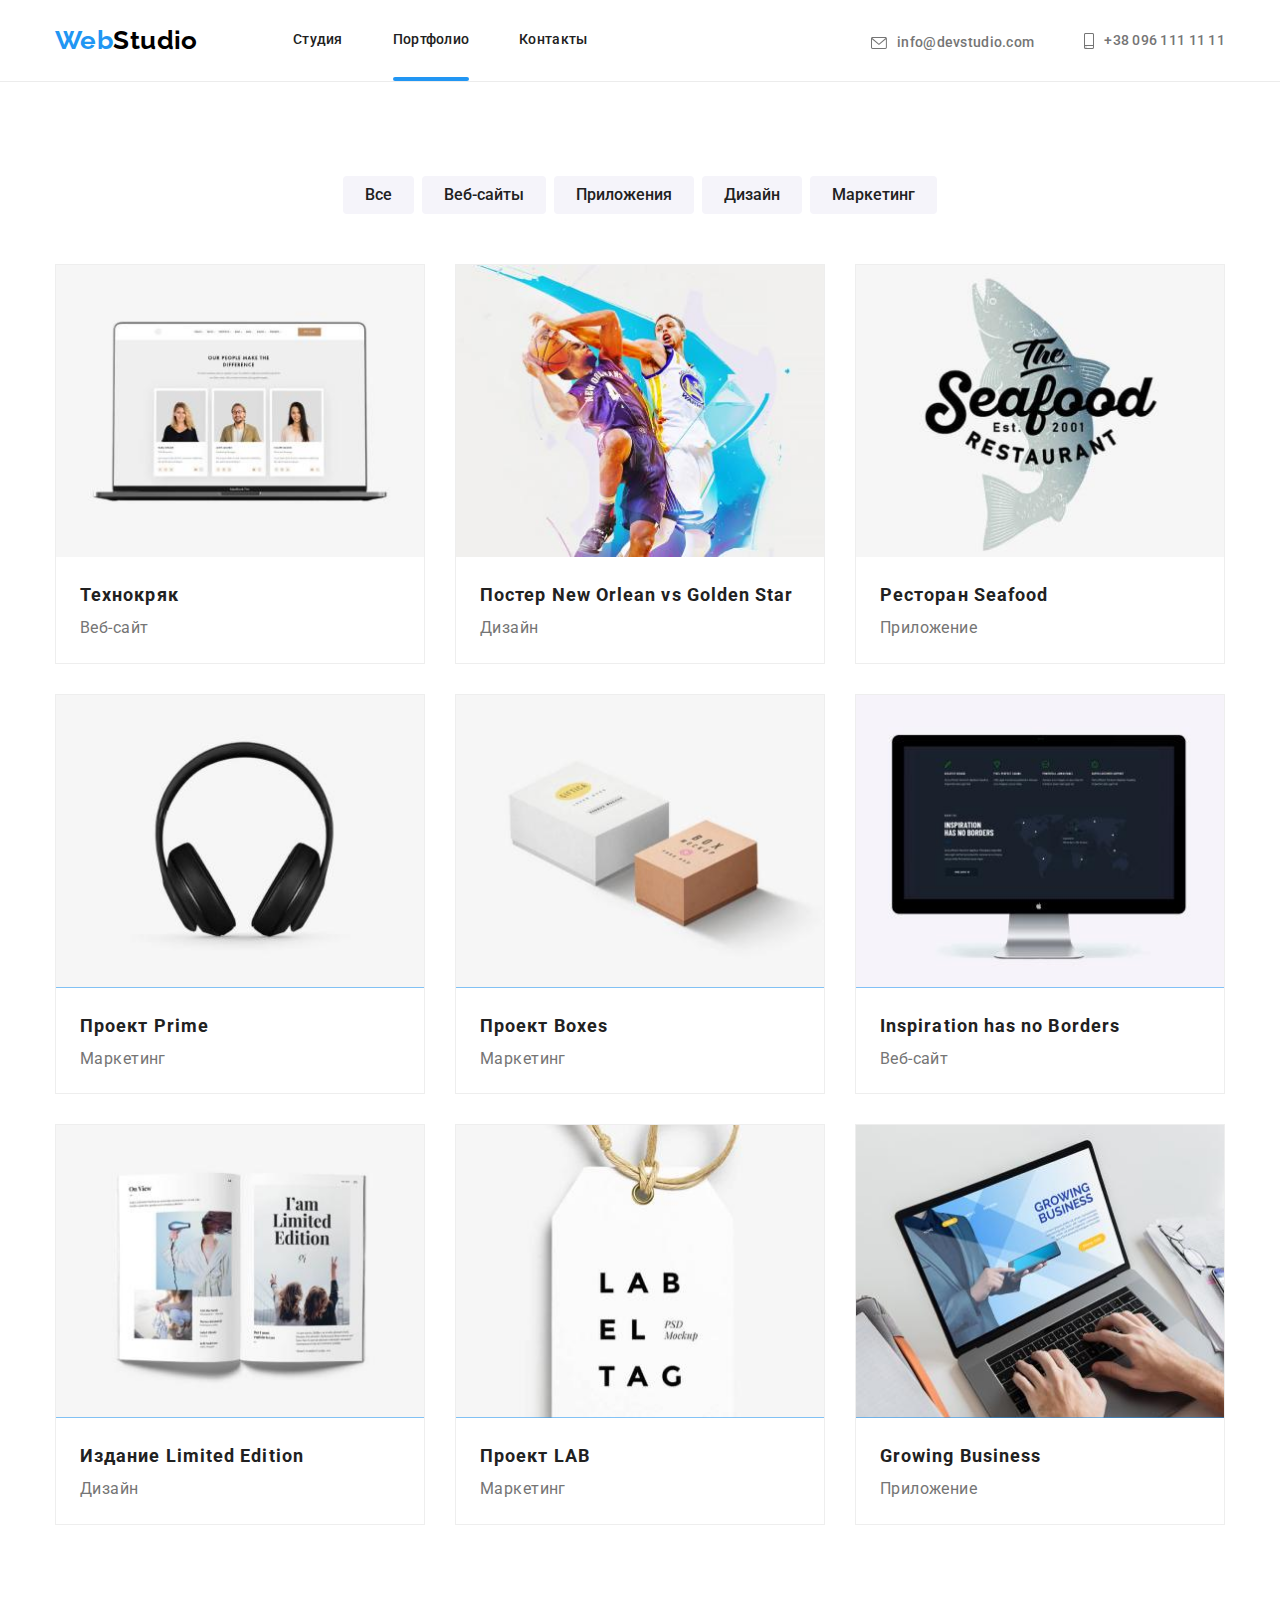
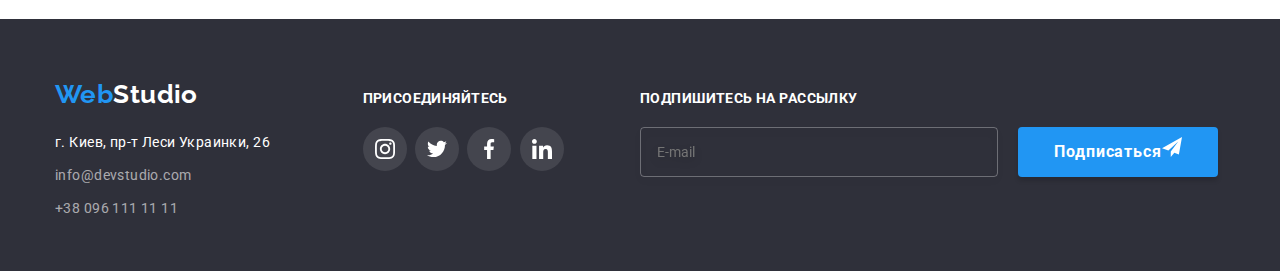
==== portfolio.html @ 7c454fbf "Start" ====
<!DOCTYPE html>
<html lang="ru">
  <head>
    <meta charset="UTF-8" />
    <meta http-equiv="X-UA-Compatible" content="IE=edge" />
    <meta name="viewport" content="width=device-width, initial-scale=1.0" />
    <link rel="preconnect" href="https://fonts.gstatic.com" />
    <link
      href="https://fonts.googleapis.com/css2?family=Raleway:wght@700&family=Roboto:wght@400;500;700;900&display=swap"
      rel="stylesheet"
    />
    <link
      rel="stylesheet"
      href="https://cdnjs.cloudflare.com/ajax/libs/modern-normalize/1.0.0/modern-normalize.min.css"
    />
    <link rel="stylesheet" href="./css/styles.min.css" />
  </head>

  <body>
      <!--header w/nav-->
      <header class="header">
        <div class="container">
          <nav class="navigation">
            <!--Logo-->
            <div class="header__logo">
              <a class="link" href="index.html"
                ><span class="header__logostart">Web</span><span class="header__logoend">Studio</span>
              </a>
            </div>
  
            <!--Pages-nav-->
            <ul class="list header-menu">
              <li class="header__item header-menu__text"><a class="link header-menu__link" href="index.html">Студия</a></li>
              <li class="header__item header-menu__text  header--current"><a class="link header-menu__link" href="portfolio.html">Портфолио</a></li>
              <li class="header__item header-menu__text"><a class="link header-menu__link" href="">Контакты</a></li>
            </ul>
  
            <!--Cont-nav-->
            <ul class="list header-cont">
              <li class="header__item header-cont__text">
                <a class="link header-cont__link" href="mailto:info@devstudio.com">
                  <svg class="header-cont__icon" width="16px " height="12px">
                    <use href="./img2/symbol-defs.svg#icon-envelope"></use>
                  </svg>
                  info@devstudio.com</a
                >
              </li> 
              <li class="header__item header-cont__text">
                <a class="link header-cont__link" href="tel:+380961111111">
                  <svg class="header-cont__icon" width="10px" height="16px">
                    <use href="./img2/symbol-defs.svg#icon-smartphone"></use>
                  </svg>
                  +38 096 111 11 11</a
                >
              </li>
            </ul>
          </nav>
        </div>
      </header>

    <main>
      <!--Portfolio navigation-->
      <section class="projects">
        <div class="container">
          <h1 class="visually-hidden">Наши проекты</h1>
          <nav>
            <ul class="list site-list">
              <li class="site-list__item">
                <button type="button" class="site-list__button">Все</button>
              </li>
              <li class="site-list__item">
                <button type="button" class="site-list__button">Веб-сайты</button>
              </li>
              <li class="site-list__item">
                <button type="button" class="site-list__button">Приложения</button>
              </li>
              <li class="site-list__item">
                <button type="button" class="site-list__button">Дизайн</button>
              </li>
              <li class="site-list__item">
                <button type="button" class="site-list__button">Маркетинг</button>
              </li>
            </ul>
          </nav>
        </div>

        <!--Projects-->

        <div class="container">
          <ul class="list project">
            <!--Project-1-->

            <li class="pro-item">
              <a class="link pro-item__link" href="">
                <div class="pro-item__img">  
                    <img src="./img-portfolio/img1re.jpg" alt="Экран ноутбука" width="370" />
                    <div class="pro-item__text">Технокряк это современная площадка распространения коронавируса. Компании используют эту платформу для цифрового шпионажа и атак на защищённые сервера конкурентов.</div>
                  </div>   
                <div class="pro-item__name">
                  <h2 class="projects-list pro-item__title">Технокряк</h2>
                  <p class="project-name">Веб-сайт</p>
                </div>
              </a>
            </li>

            <!--Project-2-->
            <li class="pro-item">
              <a class="link pro-item__link" href="">
                <div class="pro-item__img">  
                <img src="./img-portfolio/img2re.jpg" alt="Баскетболисты играют" width="370" />
                 <div class="pro-item__text">Технокряк это современная площадка распространения коронавируса. Компании используют эту платформу для цифрового шпионажа и атак на защищённые сервера конкурентов.</div>
                  </div>   
                <div class="pro-item__name">
                  <h2 class="projects-list pro-item__title">Постер New Orlean vs Golden Star</h2>
                  <p class="project-name">Дизайн</p>
                </div>
              </a>
            </li>

            <!--Project-3-->
            <li class="pro-item">
              <a class="link pro-item__link" href="">
                <div class="pro-item__img">  
                <img src="./img-portfolio/img3re.jpg" alt="Меню ресторана" width="370" />
                 <div class="pro-item__text">Технокряк это современная площадка распространения коронавируса. Компании используют эту платформу для цифрового шпионажа и атак на защищённые сервера конкурентов.</div>
                  </div>   
                <div class="pro-item__name">
                  <h2 class="projects-list pro-item__title">Ресторан Seafood</h2>
                  <p class="project-name">Приложение</p>
                </div>
              </a>
            </li>

            <!--Project-4-->
            <li class="pro-item">
              <a class="link pro-item__link" href="">
                <div class="pro-item__img">  
                <img src="./img-portfolio/img4re.jpg" alt="Наушники" width="370" />
                <div class="pro-item__text">Технокряк это современная площадка распространения коронавируса. Компании используют эту платформу для цифрового шпионажа и атак на защищённые сервера конкурентов.</div>
                  </div>   
                <div class="pro-item__name">
                  <h2 class="projects-list pro-item__title">Проект Prime</h2>
                  <p class="project-name">Маркетинг</p>
                </div>
              </a>
            </li>

            <!--Project-5-->
            <li class="pro-item">
              <a class="link pro-item__link" href="">
                <div class="pro-item__img">  
                <img src="./img-portfolio/img5re.jpg" alt="Две коробки" width="370" />
                <div class="pro-item__text">Технокряк это современная площадка распространения коронавируса. Компании используют эту платформу для цифрового шпионажа и атак на защищённые сервера конкурентов.</div>
                  </div>   
                <div class="pro-item__name">
                  <h2 class="projects-list pro-item__title">Проект Boxes</h2>
                  <p class="project-name">Маркетинг</p>
                </div>
              </a>
            </li>

            <!--Project-6-->
            <li class="pro-item">
              <a class="link pro-item__link" href="">
                <div class="pro-item__img">  
                <img src="./img-portfolio/img6re.jpg" alt="Экран монитора" width="370" />
                 <div class="pro-item__text">Технокряк это современная площадка распространения коронавируса. Компании используют эту платформу для цифрового шпионажа и атак на защищённые сервера конкурентов.</div>
                  </div>   
                <div class="pro-item__name">
                  <h2 lang="en" class="projects-list pro-item__title">Inspiration has no Borders</h2>
                  <p class="project-name">Веб-сайт</p>
                </div>
              </a>
            </li>

            <!--Project-7-->
            <li class="pro-item">
              <a class="link pro-link" href="">
                <div class="pro-item__img">  
                <img src="./img-portfolio/img7re.jpg" alt="Раскрытый журнал" width="370" />
                 <div class="pro-item__text">Технокряк это современная площадка распространения коронавируса. Компании используют эту платформу для цифрового шпионажа и атак на защищённые сервера конкурентов.</div>
                  </div>   
                <div class="pro-item__name">
                  <h2 class="projects-list pro-item__title">Издание Limited Edition</h2>
                  <p class="project-name">Дизайн</p>
                </div>
              </a>
            </li>

            <!--Project-8-->
            <li class="pro-item">
              <a class="link pro-item__link" href="">
                <div class="pro-item__img">  
                <img src="./img-portfolio/img8re.jpg" alt="Одежная этикетка" width="370" />
                 <div class="pro-item__text">Технокряк это современная площадка распространения коронавируса. Компании используют эту платформу для цифрового шпионажа и атак на защищённые сервера конкурентов.</div>
                  </div>   
                <div class="pro-item__name">
                  <h2 class="projects-list pro-item__title">Проект LAB</h2>
                  <p class="project-name">Маркетинг</p>
                </div>
              </a>
            </li>

            <!--Project-9-->
            <li class="pro-item">
              <a class="link pro-item__link" href="">
                <div class="pro-item__img">  
                <img src="./img-portfolio/img9re.jpg" alt="Руки на клавиатуре ноутбука" width="370" />
                 <div class="pro-item__text">Технокряк это современная площадка распространения коронавируса. Компании используют эту платформу для цифрового шпионажа и атак на защищённые сервера конкурентов.</div>
                  </div>   
                <div class="pro-item__name">
                  <h2 lang="en" class="projects-list pro-item__title">Growing Business</h2>
                  <p class="project-name">Приложение</p>
                </div>
              </a>
            </li>
          </ul>
        </div>
      </section>
    </main>

     <!--Footer-->
     <footer class="footer">
      <div class="container">
        <div class="footer-grid">
          <div class="footer-socials">
            <div class="footer__logo">
              <a class="link" href="index.html"
                ><span class="footer__logostart">Web</span><span class="footer__logoend">Studio</span>
              </a>
            </div>
            <address>
              <ul class="list footer-menu">
                <li class="footer-menu__address"><a class="link " href=""> г. Киев, пр-т Леси Украинки, 26</a></li>
                <li class="footer-menu__contacts">
                  <a class="link " href="mailto:info@devstudio.com">info@devstudio.com</a>
                </li>
                <li class="footer-menu__contacts">
                  <a class="link " href="tel:+380961111111">+38 096 111 11 11</a>
                </li>
              </ul>
            </address>
          </div>
          <div class="footer-socials">
            <h2 class="footer-socials__title">Присоединяйтесь</h2>
            <ul class="footer-socials__list">
              <li class="list footer-socials__items">
                <a href="" class="link footer-socials__link" target="_blank" rel="noopener norefferer">
                  <svg class="footer-socials__icon">
                    <use href="./img2/symbol-defs.svg#icon-instagram"></use>
                  </svg>
                </a>
              </li>
              <li class="list footer-socials__items">
                <a href="" class="link footer-socials__link" target="_blank" rel="noopener norefferer">
                  <svg class="footer-socials__icon">
                    <use href="./img2/symbol-defs.svg#icon-twitter"></use>
                  </svg>
                </a>
              </li>
              <li class="list footer-socials__items">
                <a href="" class="link footer-socials__link" target="_blank" rel="noopener norefferer">
                  <svg class="footer-socials__icon">
                    <use href="./img2/symbol-defs.svg#icon-facebook"></use>
                  </svg>
                </a>
              </li>
              <li class="list footer-socials__items">
                <a href="" class="link footer-socials__link" target="_blank" rel="noopener norefferer">
                  <svg class="footer-socials__icon">
                    <use href="./img2/symbol-defs.svg#icon-linked"></use>
                  </svg>
                </a>
              </li>
            </ul>
          </div>

          <div class="footer-socials">
            <h2 class="footer-socials__title">Подпишитесь на рассылку</h2>
            <form class="footer-socials__form" name="signup_form" autocomplete="off">
                <input 
                class="footer-socials__input"
                type="email" 
                name="email" 
                required
                placeholder="E-mail" 
                />
              <button class="footer-socials__button" type="submit">
                <p class="footer-socials__subscribe">
                  Подписаться
                  <svg class="footer-socials__icon">
                    <use href="./img2/icons.svg#icon-send"></use>
                  </svg>
                </p>
              </button>
            </form>
          </div>
        </div>
      </div>
    </footer>

  </body>
</html>
---- css/styles.min.css ----
/*! modern-normalize v1.0.0 | MIT License | https://github.com/sindresorhus/modern-normalize */*,::after,::before{box-sizing:border-box}:root{-moz-tab-size:4;tab-size:4}html{line-height:1.15;-webkit-text-size-adjust:100%}body{margin:0}body{font-family:system-ui,-apple-system,'Segoe UI',Roboto,Helvetica,Arial,sans-serif,'Apple Color Emoji','Segoe UI Emoji'}hr{height:0;color:inherit}abbr[title]{text-decoration:underline dotted}b,strong{font-weight:bolder}code,kbd,pre,samp{font-family:ui-monospace,SFMono-Regular,Consolas,'Liberation Mono',Menlo,monospace;font-size:1em}small{font-size:80%}sub,sup{font-size:75%;line-height:0;position:relative;vertical-align:baseline}sub{bottom:-.25em}sup{top:-.5em}table{text-indent:0;border-color:inherit}button,input,optgroup,select,textarea{font-family:inherit;font-size:100%;line-height:1.15;margin:0}button,select{text-transform:none}[type=button],[type=reset],[type=submit],button{-webkit-appearance:button}::-moz-focus-inner{border-style:none;padding:0}:-moz-focusring{outline:1px dotted ButtonText}:-moz-ui-invalid{box-shadow:none}legend{padding:0}progress{vertical-align:baseline}::-webkit-inner-spin-button,::-webkit-outer-spin-button{height:auto}[type=search]{-webkit-appearance:textfield;outline-offset:-2px}::-webkit-search-decoration{-webkit-appearance:none}::-webkit-file-upload-button{-webkit-appearance:button;font:inherit}summary{display:list-item}:root{--main-text-color: #757575;--dark-bg-text-color: #ffffff;--title-color: #212121;--dark-background: #2f303a;--light-background: #f5f4fa;--accent-color: #2196f3;--timing-function: cubic-bezier(0.4, 0, 0.2, 1);--transition-duration: 250ms}body{font-family:'Roboto', sans-serif;font-size:14px;font-weight:400;line-height:1.71;letter-spacing:0.03em;color:var(--main-text-color)}.section-title{font-weight:700;font-size:36px;line-height:1.17;text-align:center;color:var(--title-color)}html{box-sizing:border-box}*,*::after,*::before{box-sizing:inherit}button{padding:0;border:0}h1,h2,h3,h4,h5,h6,p,ul{margin:0;padding:0}img{display:block;width:100%;height:auto}.visually-hidden{position:absolute !important;clip:rect(1px 1px 1px 1px);clip:rect(1px, 1px, 1px, 1px);padding:0 !important;border:0 !important;height:1px !important;width:1px !important;overflow:hidden}address{font-style:normal}.link{text-decoration:none;color:inherit}.list{list-style:none;padding-left:0;margin:0}.container{margin-right:auto;margin-left:auto;padding-left:15px;padding-right:15px;width:1200px}.hero_container{text-align:center}.navigation{display:flex;align-items:center}.site-list{display:flex;align-items:center;justify-content:center;margin-bottom:50px}.site-list__item:not(:last-child){margin-right:8px}.hero__button{font-weight:700;font-size:16px;line-height:1.87;letter-spacing:0.06em;color:var(--dark-bg-text-color);background-color:var(--accent-color);padding:10px 32px 10px 32px;border:var(--accent-color);border-radius:4px;cursor:pointer;transition-property:background-color;transition-duration:var(--transition-duration);transition-timing-function:var(--timing-function)}.hero__button:hover,.hero__button:focus{background-color:#188ce8}.site-list__button{font-family:'Roboto', sans-serif;font-style:normal;font-weight:500;font-size:16px;line-height:1.62;text-align:center;color:var(--title-color);background-color:var(--light-background);padding:6px 22px;border-radius:4px;cursor:pointer;transition:background-color var(--transition-duration) var(--timing-function),color var(--transition-duration) var(--timing-function),box-shadow var(--transition-duration) var(--timing-function)}.site-list__button:hover,.site-list__button:focus{background-color:var(--accent-color);color:var(--dark-bg-text-color);box-shadow:0px 3px 1px rgba(0,0,0,0.1),0px 1px 2px rgba(0,0,0,0.08),0px 2px 2px rgba(0,0,0,0.12)}.footer-socials__button{color:var(--dark-bg-text-color);width:200px;height:50px;margin-left:20px;background:#2196F3;box-shadow:0px 4px 4px rgba(0,0,0,0.15);border-radius:4px}.modal__close-button{position:absolute;top:8px;right:8px;display:flex;align-items:center;justify-content:center;width:30px;height:30px;border-radius:50%;background:var(--dark-bg-text-color);border:1px solid rgba(0,0,0,0.1);box-sizing:border-box;transition:fill var(--transition-duration) var(--timing-function)}.modal__close-button:hover{fill:var(--accent-color);transition:fill var(--transition-duration) var(--timing-function)}.social-icons{display:inline-flex}.social-icons__link{display:flex;justify-content:center;align-items:center;width:44px;height:44px;border-radius:50%;transition-property:background-color;transition-duration:var(--transition-duration);transition-timing-function:var(--timing-function)}.social-icons__link:hover,.social-icons__link:focus{background-color:var(--accent-color)}.social-icons__icon{width:20px;height:20px;fill:#afb1b8;transition-property:fill;transition-duration:250ms;transition-timing-function:cubic-bezier(0.4, 0, 0.2, 1)}.social-icons__icon:hover,.social-icons__icon:focus{fill:#fff}.social-icons__item+.social-icons__item{margin-left:10px}.footer-socials{flex-basis:calc((50% - 45px) / 2);margin-left:30px}.footer-socials:last-child{flex-basis:calc(50% - 15px);margin-left:0}.footer-socials__title{font-weight:700;font-size:14px;line-height:1.14;margin-top:12px;margin-bottom:20px;text-transform:uppercase;color:var(--dark-bg-text-color)}.footer-socials__icon{width:20px;height:20px;fill:#fff}.footer-socials__items{display:inline-flex}.footer-socials__items:nth-child(n+2){margin-left:5px}.footer-socials__link{display:flex;justify-content:center;align-items:center;width:44px;height:44px;background:rgba(255,255,255,0.1);border-radius:50%;transition:background-color var(--transition-duration) var(--timing-function)}.footer-socials__link:hover,.footer-socials__link:focus{background-color:var(--accent-color)}.header__logo{width:145px;height:30px}.header__logostart{font-family:Raleway;font-weight:700;font-size:26px;line-height:1.19;color:var(--accent-color)}.header__logoend{font-family:Raleway;font-weight:700;font-size:26px;line-height:1.19;color:#000000}.footer__logo{margin-bottom:20px}.footer__logostart{font-family:Raleway;font-weight:700;font-size:26px;line-height:1.19;color:var(--accent-color)}.footer__logoend{font-family:Raleway;font-weight:700;font-size:26px;line-height:1.19;color:#fff}.hero__title{font-weight:900;font-size:44px;line-height:1.36;text-transform:uppercase;text-align:center;width:696px;margin:0 auto 30px;color:var(--dark-bg-text-color)}.forces__title{font-weight:700;font-size:14px;line-height:1.14;letter-spacing:0.03em;text-transform:uppercase;color:var(--title-color);margin-bottom:10px}.job-title{font-weight:400;font-size:16px;line-height:1.87}.pro-item__title{font-weight:700;color:var(--title-color);letter-spacing:0.06em}.modal__title{font-weight:700;font-size:20px;line-height:1.15;text-align:center;margin-bottom:30px;color:var(--title-color)}.field-title{position:absolute;top:0;left:0;transform:translateY(-16px);font-size:12px;line-height:1.17;letter-spacing:0.01em;color:var(--main-text-color)}.header{border-bottom:1px solid #ececec;background-color:#fff}.header-menu__text,.header-cont__text{font-weight:500;line-height:1.14;letter-spacing:0.02em;color:var(--title-color)}.header-cont__text{color:var(--main-text-color)}.pro-item__text{position:absolute;width:322px;height:168px;font-size:18px;line-height:1.56;color:var(--dark-bg-text-color);opacity:0;transform:translateY(100%);transition:transform var(--transition-duration) var(--timing-function)}.pro-item:hover .pro-item__text{opacity:1;transform:translateY(0)}.modal-form__text{font-size:12px;line-height:1.17;letter-spacing:0.01em;color:rgba(117,117,117,0.5);padding:12px 16px;width:448px;border:1px solid rgba(33,33,33,0.2);box-sizing:border-box;border-radius:4px;resize:none;transition:outline-color var(--transition-duration) var(--timing-function)}.modal-form__text:focus{outline-color:var(--accent-color);transition:outline-color var(--transition-duration) var(--timing-function)}.header-menu__link,.header-cont__link{display:flex;align-items:center;padding-top:32px;padding-bottom:29px;transition-property:color;transition-duration:var(--transition-duration);transition-timing-function:var(--timing-function)}.header-menu__link:hover,.header-menu__link:focus,.header-menu__link:hover,.header-menu__link:focus,.header-cont__link:hover,.header-cont__link:focus,.header-cont__link:hover,.header-cont__link:focus{color:var(--accent-color)}.clients__link{display:flex;justify-content:center;align-items:center;flex-basis:calc((100% - 30px * 6) / 6);margin-left:30px;margin-top:50px;width:170px;height:90px;border:1px solid #afb1b8;border-radius:4px;fill:#afb1b8;transition-property:border;transition-duration:var(--transition-duration);transition-timing-function:var(--timing-function)}.clients__link:hover,.clients__link:focus{border:1px solid var(--accent-color)}.pro-item__link:focus .pro-item{box-shadow:0px 1px 1px rgba(0,0,0,0.12),0px 4px 4px rgba(0,0,0,0.06),1px 4px 6px rgba(0,0,0,0.16)}.modal-form__agreement-link{color:#2196F3}modal-form__.span-link{margin-left:8.38px}.advantages{display:flex;flex-wrap:wrap;margin-left:-30px;margin-top:0}.advantages__force{flex-basis:calc((100% - 30px * 4) / 4);margin-left:30px;margin-top:0;box-sizing:border-box}.team{display:flex;flex-wrap:wrap;margin-left:-30px;margin-top:0}.team__mate{flex-basis:calc((100% - 30px * 4) / 4);margin-left:30px;margin-top:50px;text-align:center;background:#ffffff;box-shadow:0px 1px 3px rgba(0,0,0,0.12),0px 1px 1px rgba(0,0,0,0.14),0px 2px 1px rgba(0,0,0,0.2);border-radius:0px 0px 4px 4px;box-sizing:border-box}.project{display:flex;flex-wrap:wrap;margin-left:-30px;margin-top:-30px}.footer-grid{display:flex;flex-wrap:wrap;margin-left:-30px}.hero{max-width:1600px;padding-top:200px;padding-bottom:200px;margin-right:auto;margin-left:auto;background-color:#c4c4c4;background-image:linear-gradient(to left, rgba(47,48,58,0.4), rgba(47,48,58,0.4)),url(../img2/hero-img.jpg);background-repeat:no-repeat}.forces{padding-top:94px;background:#fff}.wedo{padding-top:94px;padding-bottom:94px;background:#fff}.team-section{padding-top:94px;padding-bottom:94px;background:var(--light-background)}.clients{padding-top:94px;padding-bottom:94px}.projects{padding-bottom:94px;padding-top:94px;background-color:#fff}.footer{height:252px;padding-top:60px;padding-bottom:60px;background-color:var(--dark-background)}.footer-menu__address{font-weight:400;font-size:14px;line-height:1.71;margin-bottom:9px;color:var(--dark-bg-text-color)}.footer-menu__contacts{font-weight:400;font-size:14px;line-height:1.71;color:rgba(255,255,255,0.6)}.footer-menu__contacts:not(:last-child){margin-bottom:9px}.header--current::after{content:"";height:4px;border-radius:2px;background-color:var(--accent-color);color:var(--accent-color);width:100%;display:block;transition-property:color;transition-duration:var(--transition-duration);transition-timing-function:var(--timing-function)}.header-cont__icon{margin-right:10px;fill:currentColor}.header-menu,.header-cont{display:flex;flex-direction:row;flex-wrap:wrap;align-content:stretch;justify-content:space-evenly;align-items:baseline}.header-cont{margin-left:auto}.header__item:first-child{margin-left:93px}.header__item:not(:last-child),.header__item:not(:last-child){margin-right:50px}.advantages__icon0::before{content:'';display:inline-block;width:270px;height:120px;margin-bottom:30px;background-repeat:no-repeat;background-position:center;background-color:var(--light-background);background-image:url(../img2/antenna.svg)}.advantages__icon1::before{content:'';display:inline-block;width:270px;height:120px;margin-bottom:30px;background-repeat:no-repeat;background-position:center;background-color:var(--light-background);background-image:url(../img2/clock.svg)}.advantages__icon2::before{content:'';display:inline-block;width:270px;height:120px;margin-bottom:30px;background-repeat:no-repeat;background-position:center;background-color:var(--light-background);background-image:url(../img2/diagram.svg)}.advantages__icon3::before{content:'';display:inline-block;width:270px;height:120px;margin-bottom:30px;background-repeat:no-repeat;background-position:center;background-color:var(--light-background);background-image:url(../img2/astronaut.svg)}.modal-form{display:flexbox;justify-content:center;align-items:center}.modal-form__field,.mpdal-form__textarea{position:relative}.modal-form__icon{position:absolute;top:14px;left:15px;fill:#000000;transition:fill var(--transition-duration) var(--timing-function)}.modal-form__input{width:448px;height:40px;border:1px solid rgba(33,33,33,0.2);box-sizing:border-box;border-radius:4px;padding-left:42px;transition:var(--transition-duration) var(--timing-function)}.modal-form__input:nth-child(-n+3){margin-bottom:28px}.modal-form__input:focus{outline-color:var(--accent-color);transition:outline-color var(--transition-duration) var(--timing-function)}.modal-form__input:focus+.modal-form__icon{fill:var(--accent-color);transition:fill var(--transition-duration) var(--timing-function)}.modal-form__textarea{margin-bottom:20px}.modal-form__checkbox{display:block;align-items:center;justify-content:center;font-size:14px;line-height:1.71;letter-spacing:0.03em;color:var(--main-text-color)}.modal-form__agreement-check{position:absolute;appearance:none;-moz-appearance:none;-webkit-appearance:none}.modal-form__agreement-check:checked+.span-icon{border-color:var(--accent-color);background-color:var(--accent-color);background-image:url("../img2/icon-check.svg");background-size:contain;background-origin:border-box}.modal-form__span-icon{display:inline-block;width:16px;height:15px;margin-right:8.38px;border:solid 2px var(--title-color);border-radius:2px}.modal-form__submit{font-weight:700;font-size:16px;line-height:1.87;letter-spacing:0.06em;color:var(--dark-bg-text-color);background-color:var(--accent-color);padding:10px 55px;margin-top:30px;border:var(--accent-color);border-radius:4px;cursor:pointer;transition-property:background-color;transition-duration:var(--transition-duration);transition-timing-function:var(--timing-function)}.modal-form__submit:hover,.modal-form__submit:focus{background-color:#188ce8}.footer-socials__form{display:flex}.footer-socials__input{width:358px;height:50px;padding-bottom:15px;padding-top:15px;padding-left:16px;background:transparent;border:1px solid rgba(255,255,255,0.3);box-sizing:border-box;filter:drop-shadow(0px 4px 4px rgba(0,0,0,0.15));border-radius:4px}.footer-socials__input:focus{color:rgba(255,255,255,0.6)}.footer-socials__subscribe{display:flex;vertical-align:middle;justify-content:center;font-weight:700;font-size:16px;line-height:1.87;letter-spacing:0.06em}.backdrop{position:fixed;top:0;left:0;width:100%;height:100%;background:rgba(0,0,0,0.2);opacity:1;transition:opacity var(--transition-duration) ease-out 200ms}.backdrop.is-hidden{opacity:0;pointer-events:none}.is-hidden.modal{transform:translateX(0, -100%) scale(0.2)}.modal{position:absolute;top:50%;left:50%;transform:translate(-50%, -50%) scale(1);width:528px;height:581px;padding:40px;text-align:center;background:var(--dark-bg-text-color);box-shadow:0px 1px 3px rgba(0,0,0,0.12),0px 1px 1px rgba(0,0,0,0.14),0px 2px 1px rgba(0,0,0,0.2);border-radius:4px;transform:translateX(0, -100%) scale(0.2);transition:transform var(--transition-duration) ease-in-out 300ms}.wedo-menu{display:flex;margin-top:50px}.wedo-menu__work{position:relative}.wedo-menu__work:not(:last-child){margin-right:30px}.wedo-menu__details{position:absolute;bottom:0;left:0;right:0;background-color:rgba(47,48,58,0.8);padding-top:27px;padding-bottom:27px;pointer-events:none}.wedo-menu__header{font-weight:700;font-size:14px;line-height:1.14;text-align:center;text-transform:uppercase;color:var(--dark-bg-text-color)}.team__position{margin-top:10px;margin-bottom:16px}.team__info{padding-top:30px;padding-bottom:30px}.project-name{font-weight:400;font-size:16px;line-height:1.87}.team__name{font-weight:500;font-size:16px;line-height:1.187;text-align:center;color:var(--title-color)}.clients__list{display:flex;flex-wrap:wrap;margin-left:-30px}.clients__icon{fill:#afb1b8;transition-property:fill;transition-duration:var(--transition-duration);transition-timing-function:var(--timing-function)}.clients__item:hover .clients__icon,.clients__item:focus .clients__icon{fill:var(--accent-color)}.pro-item{flex-basis:calc((100% - 30px * 3) / 3);margin-left:30px;margin-top:30px;background:#ffffff;border:1px solid #eeeeee;box-sizing:border-box;transition:box-shadow var(--transition-duration) var(--timing-function)}.pro-item:hover,.pro-item:focus{box-shadow:0px 1px 1px rgba(0,0,0,0.12),0px 4px 4px rgba(0,0,0,0.06),1px 4px 6px rgba(0,0,0,0.16)}.pro-item:hover .pro-item__img::before,.pro-item:focus .pro-item__img::before{opacity:1;transform:translateY(0)}.pro-item__img{position:relative;display:flex;align-items:center;justify-content:center;overflow:hidden}.pro-item__img::before{content:"";position:absolute;width:100%;height:100%;background:rgba(33,150,243,0.9);transform:translateY(100%);transition:transform var(--transition-duration) var(--timing-function)}.pro-item__name{padding:20px 24px}.projects-list{font-size:18px;line-height:2}
/*# sourceMappingURL=styles.min.css.map */
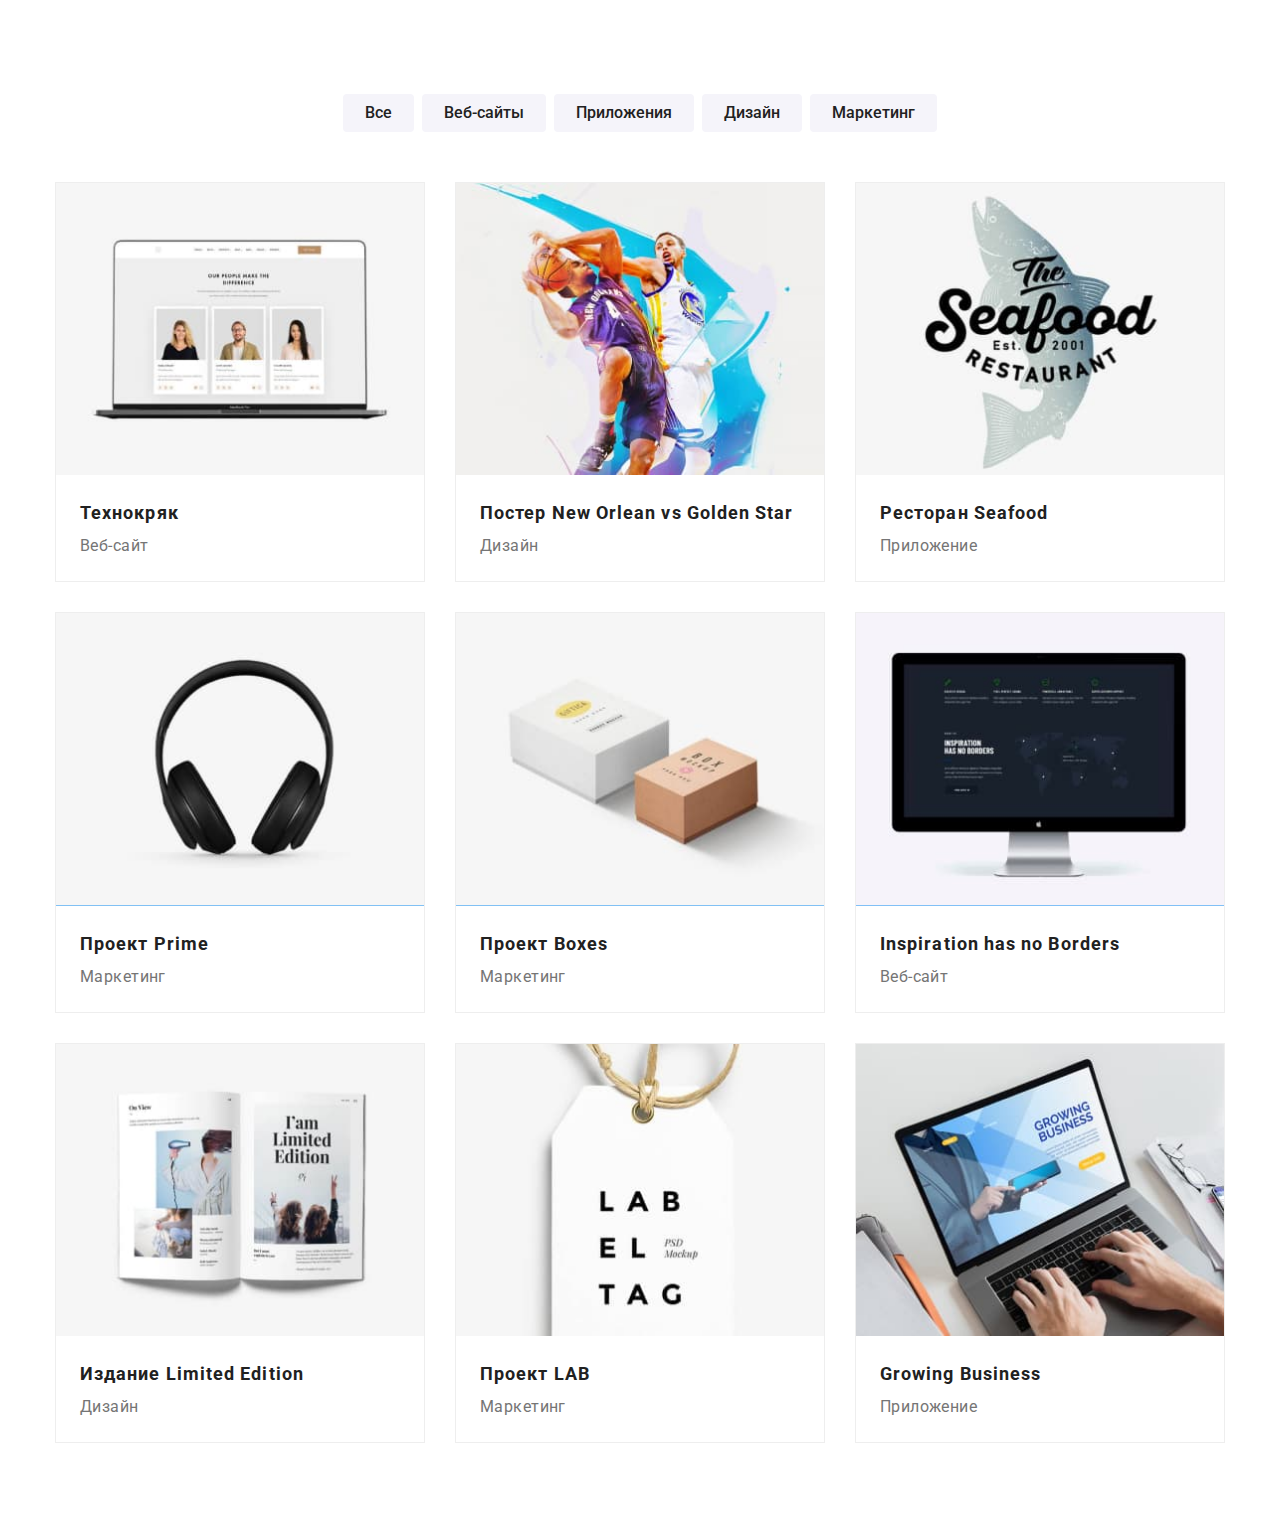
==== commit 8a20373a: "projects pics done" ====
--- a/portfolio.html
+++ b/portfolio.html
@@ -18,25 +18,25 @@
 
   <body>
       <!--header w/nav-->
-      <header class="header">
+      <!-- <header class="header">
         <div class="container">
-          <nav class="navigation">
+          <nav class="navigation"> -->
             <!--Logo-->
-            <div class="header__logo">
+            <!-- <div class="header__logo">
               <a class="link" href="index.html"
                 ><span class="header__logostart">Web</span><span class="header__logoend">Studio</span>
               </a>
-            </div>
+            </div> -->
   
             <!--Pages-nav-->
-            <ul class="list header-menu">
+            <!-- <ul class="list header-menu">
               <li class="header__item header-menu__text"><a class="link header-menu__link" href="index.html">Студия</a></li>
               <li class="header__item header-menu__text  header--current"><a class="link header-menu__link" href="portfolio.html">Портфолио</a></li>
               <li class="header__item header-menu__text"><a class="link header-menu__link" href="">Контакты</a></li>
-            </ul>
+            </ul> -->
   
             <!--Cont-nav-->
-            <ul class="list header-cont">
+            <!-- <ul class="list header-cont">
               <li class="header__item header-cont__text">
                 <a class="link header-cont__link" href="mailto:info@devstudio.com">
                   <svg class="header-cont__icon" width="16px " height="12px">
@@ -56,7 +56,7 @@
             </ul>
           </nav>
         </div>
-      </header>
+      </header> -->
 
     <main>
       <!--Portfolio navigation-->
@@ -93,7 +93,17 @@
             <li class="pro-item">
               <a class="link pro-item__link" href="">
                 <div class="pro-item__img">  
-                    <img src="./img-portfolio/img1re.jpg" alt="Экран ноутбука" width="370" />
+                  <picture>
+                    <source srcset="./img-adaptive/projects/pro0-desktop.jpg 1x, ./img-adaptive/projects/pro0@x2-desktop.jpg 2x" media="(min-width: 1200px)"/>
+                    <source srcset="./img-adaptive/projects/pro0-tablet.jpg 1x, ./img-adaptive/projects/pro0@x2-tablet.jpg 2x" media="(min-width: 768px)"/>
+                    <source srcset="./img-adaptive/projects/pro0-mobile.jpg 1x, ./img-adaptive/projects/pro0@x2-mobile.jpg 2x" media="(max-width: 767px)"/>
+                    <img 
+                     src="./img-adaptive/projects/pro0-desktop.jpg"
+                     alt="Экран ноутбука" 
+                     width="450" 
+                    />
+                  </picture>
+
                     <div class="pro-item__text">Технокряк это современная площадка распространения коронавируса. Компании используют эту платформу для цифрового шпионажа и атак на защищённые сервера конкурентов.</div>
                   </div>   
                 <div class="pro-item__name">
@@ -107,7 +117,16 @@
             <li class="pro-item">
               <a class="link pro-item__link" href="">
                 <div class="pro-item__img">  
-                <img src="./img-portfolio/img2re.jpg" alt="Баскетболисты играют" width="370" />
+                  <picture>
+                    <source srcset="./img-adaptive/projects/pro1-desktop.jpg 1x, ./img-adaptive/projects/pro1@x2-desktop.jpg 2x" media="(min-width: 1200px)"/>
+                    <source srcset="./img-adaptive/projects/pro1-tablet.jpg 1x, ./img-adaptive/projects/pro1@x2-tablet.jpg 2x" media="(min-width: 768px)"/>
+                    <source srcset="./img-adaptive/projects/pro1-mobile.jpg 1x, ./img-adaptive/projects/pro1@x2-mobile.jpg 2x" media="(max-width: 767px)"/>
+                    <img 
+                     src="./img-adaptive/projects/pro1-desktop.jpg"
+                     alt="Баскетболисты играют" 
+                     width="450" 
+                    />
+                  </picture>
                  <div class="pro-item__text">Технокряк это современная площадка распространения коронавируса. Компании используют эту платформу для цифрового шпионажа и атак на защищённые сервера конкурентов.</div>
                   </div>   
                 <div class="pro-item__name">
@@ -121,7 +140,16 @@
             <li class="pro-item">
               <a class="link pro-item__link" href="">
                 <div class="pro-item__img">  
-                <img src="./img-portfolio/img3re.jpg" alt="Меню ресторана" width="370" />
+                  <picture>
+                    <source srcset="./img-adaptive/projects/pro2-desktop.jpg 1x, ./img-adaptive/projects/pro2@x2-desktop.jpg 2x" media="(min-width: 1200px)"/>
+                    <source srcset="./img-adaptive/projects/pro2-tablet.jpg 1x, ./img-adaptive/projects/pro2@x2-tablet.jpg 2x" media="(min-width: 768px)"/>
+                    <source srcset="./img-adaptive/projects/pro2-mobile.jpg 1x, ./img-adaptive/projects/pro2@x2-mobile.jpg 2x" media="(max-width: 767px)"/>
+                    <img 
+                     src="./img-adaptive/projects/pro2-desktop.jpg"
+                     alt="Меню ресторана" 
+                     width="450" 
+                    />
+                  </picture>
                  <div class="pro-item__text">Технокряк это современная площадка распространения коронавируса. Компании используют эту платформу для цифрового шпионажа и атак на защищённые сервера конкурентов.</div>
                   </div>   
                 <div class="pro-item__name">
@@ -134,8 +162,17 @@
             <!--Project-4-->
             <li class="pro-item">
               <a class="link pro-item__link" href="">
-                <div class="pro-item__img">  
-                <img src="./img-portfolio/img4re.jpg" alt="Наушники" width="370" />
+                <div class="pro-item__img">
+                  <picture>
+                    <source srcset="./img-adaptive/projects/pro3-desktop.jpg 1x, ./img-adaptive/projects/pro3@x2-desktop.jpg 2x" media="(min-width: 1200px)"/>
+                    <source srcset="./img-adaptive/projects/pro3-tablet.jpg 1x, ./img-adaptive/projects/pro3@x2-tablet.jpg 2x" media="(min-width: 768px)"/>
+                    <source srcset="./img-adaptive/projects/pro3-mobile.jpg 1x, ./img-adaptive/projects/pro3@x2-mobile.jpg 2x" media="(max-width: 767px)"/>
+                    <img 
+                     src="./img-adaptive/projects/pro3-desktop.jpg"
+                     alt="Наушники" 
+                     width="450" 
+                    />
+                  </picture>  
                 <div class="pro-item__text">Технокряк это современная площадка распространения коронавируса. Компании используют эту платформу для цифрового шпионажа и атак на защищённые сервера конкурентов.</div>
                   </div>   
                 <div class="pro-item__name">
@@ -148,8 +185,17 @@
             <!--Project-5-->
             <li class="pro-item">
               <a class="link pro-item__link" href="">
-                <div class="pro-item__img">  
-                <img src="./img-portfolio/img5re.jpg" alt="Две коробки" width="370" />
+                <div class="pro-item__img">
+                  <picture>
+                    <source srcset="./img-adaptive/projects/pro4-desktop.jpg 1x, ./img-adaptive/projects/pro4@x2-desktop.jpg 2x" media="(min-width: 1200px)"/>
+                    <source srcset="./img-adaptive/projects/pro4-tablet.jpg 1x, ./img-adaptive/projects/pro4@x2-tablet.jpg 2x" media="(min-width: 768px)"/>
+                    <source srcset="./img-adaptive/projects/pro4-mobile.jpg 1x, ./img-adaptive/projects/pro4@x2-mobile.jpg 2x" media="(max-width: 767px)"/>
+                    <img 
+                     src="./img-adaptive/projects/pro4-desktop.jpg"
+                     alt="Две коробки" 
+                     width="450" 
+                    />
+                  </picture>   
                 <div class="pro-item__text">Технокряк это современная площадка распространения коронавируса. Компании используют эту платформу для цифрового шпионажа и атак на защищённые сервера конкурентов.</div>
                   </div>   
                 <div class="pro-item__name">
@@ -162,8 +208,17 @@
             <!--Project-6-->
             <li class="pro-item">
               <a class="link pro-item__link" href="">
-                <div class="pro-item__img">  
-                <img src="./img-portfolio/img6re.jpg" alt="Экран монитора" width="370" />
+                <div class="pro-item__img">
+                  <picture>
+                    <source srcset="./img-adaptive/projects/pro5-desktop.jpg 1x, ./img-adaptive/projects/pro5@x2-desktop.jpg 2x" media="(min-width: 1200px)"/>
+                    <source srcset="./img-adaptive/projects/pro5-tablet.jpg 1x, ./img-adaptive/projects/pro5@x2-tablet.jpg 2x" media="(min-width: 768px)"/>
+                    <source srcset="./img-adaptive/projects/pro5-mobile.jpg 1x, ./img-adaptive/projects/pro5@x2-mobile.jpg 2x" media="(max-width: 767px)"/>
+                    <img 
+                     src="./img-adaptive/projects/pro5-desktop.jpg"
+                     alt="Экран монитора" 
+                     width="450" 
+                    />
+                  </picture>    
                  <div class="pro-item__text">Технокряк это современная площадка распространения коронавируса. Компании используют эту платформу для цифрового шпионажа и атак на защищённые сервера конкурентов.</div>
                   </div>   
                 <div class="pro-item__name">
@@ -176,8 +231,17 @@
             <!--Project-7-->
             <li class="pro-item">
               <a class="link pro-link" href="">
-                <div class="pro-item__img">  
-                <img src="./img-portfolio/img7re.jpg" alt="Раскрытый журнал" width="370" />
+                <div class="pro-item__img">
+                  <picture>
+                    <source srcset="./img-adaptive/projects/pro6-desktop.jpg 1x, ./img-adaptive/projects/pro6@x2-desktop.jpg 2x" media="(min-width: 1200px)"/>
+                    <source srcset="./img-adaptive/projects/pro6-tablet.jpg 1x, ./img-adaptive/projects/pro6@x2-tablet.jpg 2x" media="(min-width: 768px)"/>
+                    <source srcset="./img-adaptive/projects/pro6-mobile.jpg 1x, ./img-adaptive/projects/pro6@x2-mobile.jpg 2x" media="(max-width: 767px)"/>
+                    <img 
+                     src="./img-adaptive/projects/pro6-desktop.jpg"
+                     alt="Раскрытый журнал" 
+                     width="450" 
+                    />
+                  </picture>   
                  <div class="pro-item__text">Технокряк это современная площадка распространения коронавируса. Компании используют эту платформу для цифрового шпионажа и атак на защищённые сервера конкурентов.</div>
                   </div>   
                 <div class="pro-item__name">
@@ -190,8 +254,17 @@
             <!--Project-8-->
             <li class="pro-item">
               <a class="link pro-item__link" href="">
-                <div class="pro-item__img">  
-                <img src="./img-portfolio/img8re.jpg" alt="Одежная этикетка" width="370" />
+                <div class="pro-item__img">
+                  <picture>
+                    <source srcset="./img-adaptive/projects/pro7-desktop.jpg 1x, ./img-adaptive/projects/pro7@x2-desktop.jpg 2x" media="(min-width: 1200px)"/>
+                    <source srcset="./img-adaptive/projects/pro7-tablet.jpg 1x, ./img-adaptive/projects/pro7@x2-tablet.jpg 2x" media="(min-width: 768px)"/>
+                    <source srcset="./img-adaptive/projects/pro7-mobile.jpg 1x, ./img-adaptive/projects/pro7@x2-mobile.jpg 2x" media="(max-width: 767px)"/>
+                    <img 
+                     src="./img-adaptive/projects/pro7-desktop.jpg"
+                     alt="Одежная этикетка" 
+                     width="450" 
+                    />
+                  </picture>  
                  <div class="pro-item__text">Технокряк это современная площадка распространения коронавируса. Компании используют эту платформу для цифрового шпионажа и атак на защищённые сервера конкурентов.</div>
                   </div>   
                 <div class="pro-item__name">
@@ -204,8 +277,17 @@
             <!--Project-9-->
             <li class="pro-item">
               <a class="link pro-item__link" href="">
-                <div class="pro-item__img">  
-                <img src="./img-portfolio/img9re.jpg" alt="Руки на клавиатуре ноутбука" width="370" />
+                <div class="pro-item__img">
+                  <picture>
+                    <source srcset="./img-adaptive/projects/pro8-desktop.jpg 1x, ./img-adaptive/projects/pro8@x2-desktop.jpg 2x" media="(min-width: 1200px)"/>
+                    <source srcset="./img-adaptive/projects/pro8-tablet.jpg 1x, ./img-adaptive/projects/pro8@x2-tablet.jpg 2x" media="(min-width: 768px)"/>
+                    <source srcset="./img-adaptive/projects/pro8-mobile.jpg 1x, ./img-adaptive/projects/pro8@x2-mobile.jpg 2x" media="(max-width: 767px)"/>
+                    <img 
+                     src="./img-adaptive/projects/pro8-desktop.jpg"
+                     alt="Руки на клавиатуре ноутбука" 
+                     width="450" 
+                    />
+                  </picture>   
                  <div class="pro-item__text">Технокряк это современная площадка распространения коронавируса. Компании используют эту платформу для цифрового шпионажа и атак на защищённые сервера конкурентов.</div>
                   </div>   
                 <div class="pro-item__name">
@@ -220,7 +302,7 @@
     </main>
 
      <!--Footer-->
-     <footer class="footer">
+     <!-- <footer class="footer">
       <div class="container">
         <div class="footer-grid">
           <div class="footer-socials">
@@ -297,7 +379,7 @@
           </div>
         </div>
       </div>
-    </footer>
+    </footer> -->
 
   </body>
 </html>
--- a/css/styles.min.css
+++ b/css/styles.min.css
@@ -1,2 +1,2 @@
-/*! modern-normalize v1.0.0 | MIT License | https://github.com/sindresorhus/modern-normalize */*,::after,::before{box-sizing:border-box}:root{-moz-tab-size:4;tab-size:4}html{line-height:1.15;-webkit-text-size-adjust:100%}body{margin:0}body{font-family:system-ui,-apple-system,'Segoe UI',Roboto,Helvetica,Arial,sans-serif,'Apple Color Emoji','Segoe UI Emoji'}hr{height:0;color:inherit}abbr[title]{text-decoration:underline dotted}b,strong{font-weight:bolder}code,kbd,pre,samp{font-family:ui-monospace,SFMono-Regular,Consolas,'Liberation Mono',Menlo,monospace;font-size:1em}small{font-size:80%}sub,sup{font-size:75%;line-height:0;position:relative;vertical-align:baseline}sub{bottom:-.25em}sup{top:-.5em}table{text-indent:0;border-color:inherit}button,input,optgroup,select,textarea{font-family:inherit;font-size:100%;line-height:1.15;margin:0}button,select{text-transform:none}[type=button],[type=reset],[type=submit],button{-webkit-appearance:button}::-moz-focus-inner{border-style:none;padding:0}:-moz-focusring{outline:1px dotted ButtonText}:-moz-ui-invalid{box-shadow:none}legend{padding:0}progress{vertical-align:baseline}::-webkit-inner-spin-button,::-webkit-outer-spin-button{height:auto}[type=search]{-webkit-appearance:textfield;outline-offset:-2px}::-webkit-search-decoration{-webkit-appearance:none}::-webkit-file-upload-button{-webkit-appearance:button;font:inherit}summary{display:list-item}:root{--main-text-color: #757575;--dark-bg-text-color: #ffffff;--title-color: #212121;--dark-background: #2f303a;--light-background: #f5f4fa;--accent-color: #2196f3;--timing-function: cubic-bezier(0.4, 0, 0.2, 1);--transition-duration: 250ms}body{font-family:'Roboto', sans-serif;font-size:14px;font-weight:400;line-height:1.71;letter-spacing:0.03em;color:var(--main-text-color)}.section-title{font-weight:700;font-size:36px;line-height:1.17;text-align:center;color:var(--title-color)}html{box-sizing:border-box}*,*::after,*::before{box-sizing:inherit}button{padding:0;border:0}h1,h2,h3,h4,h5,h6,p,ul{margin:0;padding:0}img{display:block;width:100%;height:auto}.visually-hidden{position:absolute !important;clip:rect(1px 1px 1px 1px);clip:rect(1px, 1px, 1px, 1px);padding:0 !important;border:0 !important;height:1px !important;width:1px !important;overflow:hidden}address{font-style:normal}.link{text-decoration:none;color:inherit}.list{list-style:none;padding-left:0;margin:0}.container{margin-right:auto;margin-left:auto;padding-left:15px;padding-right:15px;width:1200px}.hero_container{text-align:center}.navigation{display:flex;align-items:center}.site-list{display:flex;align-items:center;justify-content:center;margin-bottom:50px}.site-list__item:not(:last-child){margin-right:8px}.hero__button{font-weight:700;font-size:16px;line-height:1.87;letter-spacing:0.06em;color:var(--dark-bg-text-color);background-color:var(--accent-color);padding:10px 32px 10px 32px;border:var(--accent-color);border-radius:4px;cursor:pointer;transition-property:background-color;transition-duration:var(--transition-duration);transition-timing-function:var(--timing-function)}.hero__button:hover,.hero__button:focus{background-color:#188ce8}.site-list__button{font-family:'Roboto', sans-serif;font-style:normal;font-weight:500;font-size:16px;line-height:1.62;text-align:center;color:var(--title-color);background-color:var(--light-background);padding:6px 22px;border-radius:4px;cursor:pointer;transition:background-color var(--transition-duration) var(--timing-function),color var(--transition-duration) var(--timing-function),box-shadow var(--transition-duration) var(--timing-function)}.site-list__button:hover,.site-list__button:focus{background-color:var(--accent-color);color:var(--dark-bg-text-color);box-shadow:0px 3px 1px rgba(0,0,0,0.1),0px 1px 2px rgba(0,0,0,0.08),0px 2px 2px rgba(0,0,0,0.12)}.footer-socials__button{color:var(--dark-bg-text-color);width:200px;height:50px;margin-left:20px;background:#2196F3;box-shadow:0px 4px 4px rgba(0,0,0,0.15);border-radius:4px}.modal__close-button{position:absolute;top:8px;right:8px;display:flex;align-items:center;justify-content:center;width:30px;height:30px;border-radius:50%;background:var(--dark-bg-text-color);border:1px solid rgba(0,0,0,0.1);box-sizing:border-box;transition:fill var(--transition-duration) var(--timing-function)}.modal__close-button:hover{fill:var(--accent-color);transition:fill var(--transition-duration) var(--timing-function)}.social-icons{display:inline-flex}.social-icons__link{display:flex;justify-content:center;align-items:center;width:44px;height:44px;border-radius:50%;transition-property:background-color;transition-duration:var(--transition-duration);transition-timing-function:var(--timing-function)}.social-icons__link:hover,.social-icons__link:focus{background-color:var(--accent-color)}.social-icons__icon{width:20px;height:20px;fill:#afb1b8;transition-property:fill;transition-duration:250ms;transition-timing-function:cubic-bezier(0.4, 0, 0.2, 1)}.social-icons__icon:hover,.social-icons__icon:focus{fill:#fff}.social-icons__item+.social-icons__item{margin-left:10px}.footer-socials{flex-basis:calc((50% - 45px) / 2);margin-left:30px}.footer-socials:last-child{flex-basis:calc(50% - 15px);margin-left:0}.footer-socials__title{font-weight:700;font-size:14px;line-height:1.14;margin-top:12px;margin-bottom:20px;text-transform:uppercase;color:var(--dark-bg-text-color)}.footer-socials__icon{width:20px;height:20px;fill:#fff}.footer-socials__items{display:inline-flex}.footer-socials__items:nth-child(n+2){margin-left:5px}.footer-socials__link{display:flex;justify-content:center;align-items:center;width:44px;height:44px;background:rgba(255,255,255,0.1);border-radius:50%;transition:background-color var(--transition-duration) var(--timing-function)}.footer-socials__link:hover,.footer-socials__link:focus{background-color:var(--accent-color)}.header__logo{width:145px;height:30px}.header__logostart{font-family:Raleway;font-weight:700;font-size:26px;line-height:1.19;color:var(--accent-color)}.header__logoend{font-family:Raleway;font-weight:700;font-size:26px;line-height:1.19;color:#000000}.footer__logo{margin-bottom:20px}.footer__logostart{font-family:Raleway;font-weight:700;font-size:26px;line-height:1.19;color:var(--accent-color)}.footer__logoend{font-family:Raleway;font-weight:700;font-size:26px;line-height:1.19;color:#fff}.hero__title{font-weight:900;font-size:44px;line-height:1.36;text-transform:uppercase;text-align:center;width:696px;margin:0 auto 30px;color:var(--dark-bg-text-color)}.forces__title{font-weight:700;font-size:14px;line-height:1.14;letter-spacing:0.03em;text-transform:uppercase;color:var(--title-color);margin-bottom:10px}.job-title{font-weight:400;font-size:16px;line-height:1.87}.pro-item__title{font-weight:700;color:var(--title-color);letter-spacing:0.06em}.modal__title{font-weight:700;font-size:20px;line-height:1.15;text-align:center;margin-bottom:30px;color:var(--title-color)}.field-title{position:absolute;top:0;left:0;transform:translateY(-16px);font-size:12px;line-height:1.17;letter-spacing:0.01em;color:var(--main-text-color)}.header{border-bottom:1px solid #ececec;background-color:#fff}.header-menu__text,.header-cont__text{font-weight:500;line-height:1.14;letter-spacing:0.02em;color:var(--title-color)}.header-cont__text{color:var(--main-text-color)}.pro-item__text{position:absolute;width:322px;height:168px;font-size:18px;line-height:1.56;color:var(--dark-bg-text-color);opacity:0;transform:translateY(100%);transition:transform var(--transition-duration) var(--timing-function)}.pro-item:hover .pro-item__text{opacity:1;transform:translateY(0)}.modal-form__text{font-size:12px;line-height:1.17;letter-spacing:0.01em;color:rgba(117,117,117,0.5);padding:12px 16px;width:448px;border:1px solid rgba(33,33,33,0.2);box-sizing:border-box;border-radius:4px;resize:none;transition:outline-color var(--transition-duration) var(--timing-function)}.modal-form__text:focus{outline-color:var(--accent-color);transition:outline-color var(--transition-duration) var(--timing-function)}.header-menu__link,.header-cont__link{display:flex;align-items:center;padding-top:32px;padding-bottom:29px;transition-property:color;transition-duration:var(--transition-duration);transition-timing-function:var(--timing-function)}.header-menu__link:hover,.header-menu__link:focus,.header-menu__link:hover,.header-menu__link:focus,.header-cont__link:hover,.header-cont__link:focus,.header-cont__link:hover,.header-cont__link:focus{color:var(--accent-color)}.clients__link{display:flex;justify-content:center;align-items:center;flex-basis:calc((100% - 30px * 6) / 6);margin-left:30px;margin-top:50px;width:170px;height:90px;border:1px solid #afb1b8;border-radius:4px;fill:#afb1b8;transition-property:border;transition-duration:var(--transition-duration);transition-timing-function:var(--timing-function)}.clients__link:hover,.clients__link:focus{border:1px solid var(--accent-color)}.pro-item__link:focus .pro-item{box-shadow:0px 1px 1px rgba(0,0,0,0.12),0px 4px 4px rgba(0,0,0,0.06),1px 4px 6px rgba(0,0,0,0.16)}.modal-form__agreement-link{color:#2196F3}modal-form__.span-link{margin-left:8.38px}.advantages{display:flex;flex-wrap:wrap;margin-left:-30px;margin-top:0}.advantages__force{flex-basis:calc((100% - 30px * 4) / 4);margin-left:30px;margin-top:0;box-sizing:border-box}.team{display:flex;flex-wrap:wrap;margin-left:-30px;margin-top:0}.team__mate{flex-basis:calc((100% - 30px * 4) / 4);margin-left:30px;margin-top:50px;text-align:center;background:#ffffff;box-shadow:0px 1px 3px rgba(0,0,0,0.12),0px 1px 1px rgba(0,0,0,0.14),0px 2px 1px rgba(0,0,0,0.2);border-radius:0px 0px 4px 4px;box-sizing:border-box}.project{display:flex;flex-wrap:wrap;margin-left:-30px;margin-top:-30px}.footer-grid{display:flex;flex-wrap:wrap;margin-left:-30px}.hero{max-width:1600px;padding-top:200px;padding-bottom:200px;margin-right:auto;margin-left:auto;background-color:#c4c4c4;background-image:linear-gradient(to left, rgba(47,48,58,0.4), rgba(47,48,58,0.4)),url(../img2/hero-img.jpg);background-repeat:no-repeat}.forces{padding-top:94px;background:#fff}.wedo{padding-top:94px;padding-bottom:94px;background:#fff}.team-section{padding-top:94px;padding-bottom:94px;background:var(--light-background)}.clients{padding-top:94px;padding-bottom:94px}.projects{padding-bottom:94px;padding-top:94px;background-color:#fff}.footer{height:252px;padding-top:60px;padding-bottom:60px;background-color:var(--dark-background)}.footer-menu__address{font-weight:400;font-size:14px;line-height:1.71;margin-bottom:9px;color:var(--dark-bg-text-color)}.footer-menu__contacts{font-weight:400;font-size:14px;line-height:1.71;color:rgba(255,255,255,0.6)}.footer-menu__contacts:not(:last-child){margin-bottom:9px}.header--current::after{content:"";height:4px;border-radius:2px;background-color:var(--accent-color);color:var(--accent-color);width:100%;display:block;transition-property:color;transition-duration:var(--transition-duration);transition-timing-function:var(--timing-function)}.header-cont__icon{margin-right:10px;fill:currentColor}.header-menu,.header-cont{display:flex;flex-direction:row;flex-wrap:wrap;align-content:stretch;justify-content:space-evenly;align-items:baseline}.header-cont{margin-left:auto}.header__item:first-child{margin-left:93px}.header__item:not(:last-child),.header__item:not(:last-child){margin-right:50px}.advantages__icon0::before{content:'';display:inline-block;width:270px;height:120px;margin-bottom:30px;background-repeat:no-repeat;background-position:center;background-color:var(--light-background);background-image:url(../img2/antenna.svg)}.advantages__icon1::before{content:'';display:inline-block;width:270px;height:120px;margin-bottom:30px;background-repeat:no-repeat;background-position:center;background-color:var(--light-background);background-image:url(../img2/clock.svg)}.advantages__icon2::before{content:'';display:inline-block;width:270px;height:120px;margin-bottom:30px;background-repeat:no-repeat;background-position:center;background-color:var(--light-background);background-image:url(../img2/diagram.svg)}.advantages__icon3::before{content:'';display:inline-block;width:270px;height:120px;margin-bottom:30px;background-repeat:no-repeat;background-position:center;background-color:var(--light-background);background-image:url(../img2/astronaut.svg)}.modal-form{display:flexbox;justify-content:center;align-items:center}.modal-form__field,.mpdal-form__textarea{position:relative}.modal-form__icon{position:absolute;top:14px;left:15px;fill:#000000;transition:fill var(--transition-duration) var(--timing-function)}.modal-form__input{width:448px;height:40px;border:1px solid rgba(33,33,33,0.2);box-sizing:border-box;border-radius:4px;padding-left:42px;transition:var(--transition-duration) var(--timing-function)}.modal-form__input:nth-child(-n+3){margin-bottom:28px}.modal-form__input:focus{outline-color:var(--accent-color);transition:outline-color var(--transition-duration) var(--timing-function)}.modal-form__input:focus+.modal-form__icon{fill:var(--accent-color);transition:fill var(--transition-duration) var(--timing-function)}.modal-form__textarea{margin-bottom:20px}.modal-form__checkbox{display:block;align-items:center;justify-content:center;font-size:14px;line-height:1.71;letter-spacing:0.03em;color:var(--main-text-color)}.modal-form__agreement-check{position:absolute;appearance:none;-moz-appearance:none;-webkit-appearance:none}.modal-form__agreement-check:checked+.span-icon{border-color:var(--accent-color);background-color:var(--accent-color);background-image:url("../img2/icon-check.svg");background-size:contain;background-origin:border-box}.modal-form__span-icon{display:inline-block;width:16px;height:15px;margin-right:8.38px;border:solid 2px var(--title-color);border-radius:2px}.modal-form__submit{font-weight:700;font-size:16px;line-height:1.87;letter-spacing:0.06em;color:var(--dark-bg-text-color);background-color:var(--accent-color);padding:10px 55px;margin-top:30px;border:var(--accent-color);border-radius:4px;cursor:pointer;transition-property:background-color;transition-duration:var(--transition-duration);transition-timing-function:var(--timing-function)}.modal-form__submit:hover,.modal-form__submit:focus{background-color:#188ce8}.footer-socials__form{display:flex}.footer-socials__input{width:358px;height:50px;padding-bottom:15px;padding-top:15px;padding-left:16px;background:transparent;border:1px solid rgba(255,255,255,0.3);box-sizing:border-box;filter:drop-shadow(0px 4px 4px rgba(0,0,0,0.15));border-radius:4px}.footer-socials__input:focus{color:rgba(255,255,255,0.6)}.footer-socials__subscribe{display:flex;vertical-align:middle;justify-content:center;font-weight:700;font-size:16px;line-height:1.87;letter-spacing:0.06em}.backdrop{position:fixed;top:0;left:0;width:100%;height:100%;background:rgba(0,0,0,0.2);opacity:1;transition:opacity var(--transition-duration) ease-out 200ms}.backdrop.is-hidden{opacity:0;pointer-events:none}.is-hidden.modal{transform:translateX(0, -100%) scale(0.2)}.modal{position:absolute;top:50%;left:50%;transform:translate(-50%, -50%) scale(1);width:528px;height:581px;padding:40px;text-align:center;background:var(--dark-bg-text-color);box-shadow:0px 1px 3px rgba(0,0,0,0.12),0px 1px 1px rgba(0,0,0,0.14),0px 2px 1px rgba(0,0,0,0.2);border-radius:4px;transform:translateX(0, -100%) scale(0.2);transition:transform var(--transition-duration) ease-in-out 300ms}.wedo-menu{display:flex;margin-top:50px}.wedo-menu__work{position:relative}.wedo-menu__work:not(:last-child){margin-right:30px}.wedo-menu__details{position:absolute;bottom:0;left:0;right:0;background-color:rgba(47,48,58,0.8);padding-top:27px;padding-bottom:27px;pointer-events:none}.wedo-menu__header{font-weight:700;font-size:14px;line-height:1.14;text-align:center;text-transform:uppercase;color:var(--dark-bg-text-color)}.team__position{margin-top:10px;margin-bottom:16px}.team__info{padding-top:30px;padding-bottom:30px}.project-name{font-weight:400;font-size:16px;line-height:1.87}.team__name{font-weight:500;font-size:16px;line-height:1.187;text-align:center;color:var(--title-color)}.clients__list{display:flex;flex-wrap:wrap;margin-left:-30px}.clients__icon{fill:#afb1b8;transition-property:fill;transition-duration:var(--transition-duration);transition-timing-function:var(--timing-function)}.clients__item:hover .clients__icon,.clients__item:focus .clients__icon{fill:var(--accent-color)}.pro-item{flex-basis:calc((100% - 30px * 3) / 3);margin-left:30px;margin-top:30px;background:#ffffff;border:1px solid #eeeeee;box-sizing:border-box;transition:box-shadow var(--transition-duration) var(--timing-function)}.pro-item:hover,.pro-item:focus{box-shadow:0px 1px 1px rgba(0,0,0,0.12),0px 4px 4px rgba(0,0,0,0.06),1px 4px 6px rgba(0,0,0,0.16)}.pro-item:hover .pro-item__img::before,.pro-item:focus .pro-item__img::before{opacity:1;transform:translateY(0)}.pro-item__img{position:relative;display:flex;align-items:center;justify-content:center;overflow:hidden}.pro-item__img::before{content:"";position:absolute;width:100%;height:100%;background:rgba(33,150,243,0.9);transform:translateY(100%);transition:transform var(--transition-duration) var(--timing-function)}.pro-item__name{padding:20px 24px}.projects-list{font-size:18px;line-height:2}
+/*! modern-normalize v1.0.0 | MIT License | https://github.com/sindresorhus/modern-normalize */*,::after,::before{box-sizing:border-box}:root{-moz-tab-size:4;tab-size:4}html{line-height:1.15;-webkit-text-size-adjust:100%}body{margin:0}body{font-family:system-ui,-apple-system,'Segoe UI',Roboto,Helvetica,Arial,sans-serif,'Apple Color Emoji','Segoe UI Emoji'}hr{height:0;color:inherit}abbr[title]{text-decoration:underline dotted}b,strong{font-weight:bolder}code,kbd,pre,samp{font-family:ui-monospace,SFMono-Regular,Consolas,'Liberation Mono',Menlo,monospace;font-size:1em}small{font-size:80%}sub,sup{font-size:75%;line-height:0;position:relative;vertical-align:baseline}sub{bottom:-.25em}sup{top:-.5em}table{text-indent:0;border-color:inherit}button,input,optgroup,select,textarea{font-family:inherit;font-size:100%;line-height:1.15;margin:0}button,select{text-transform:none}[type=button],[type=reset],[type=submit],button{-webkit-appearance:button}::-moz-focus-inner{border-style:none;padding:0}:-moz-focusring{outline:1px dotted ButtonText}:-moz-ui-invalid{box-shadow:none}legend{padding:0}progress{vertical-align:baseline}::-webkit-inner-spin-button,::-webkit-outer-spin-button{height:auto}[type=search]{-webkit-appearance:textfield;outline-offset:-2px}::-webkit-search-decoration{-webkit-appearance:none}::-webkit-file-upload-button{-webkit-appearance:button;font:inherit}summary{display:list-item}:root{--main-text-color: #757575;--dark-bg-text-color: #ffffff;--title-color: #212121;--dark-background: #2f303a;--light-background: #f5f4fa;--accent-color: #2196f3;--timing-function: cubic-bezier(0.4, 0, 0.2, 1);--transition-duration: 250ms}body{font-family:'Roboto', sans-serif;font-size:14px;font-weight:400;line-height:1.71;letter-spacing:0.03em;color:var(--main-text-color)}html{box-sizing:border-box}*,*::after,*::before{box-sizing:inherit}button{padding:0;border:0}h1,h2,h3,h4,h5,h6,p,ul{margin:0;padding:0}img{display:block;width:100%;height:auto}.visually-hidden{position:absolute !important;clip:rect(1px 1px 1px 1px);clip:rect(1px, 1px, 1px, 1px);padding:0 !important;border:0 !important;height:1px !important;width:1px !important;overflow:hidden}address{font-style:normal}.link{text-decoration:none;color:inherit}.list{list-style:none;padding-left:0;margin:0}.container{width:100%;margin-right:auto;margin-left:auto;padding-left:15px;padding-right:15px}@media screen and (max-width: 767px){.container{max-width:480px}}@media screen and (min-width: 768px){.container{max-width:768px}}@media screen and (min-width: 1200px){.container{max-width:1200px}}.hero__container{text-align:center}.navigation{display:flex;align-items:center}.site-list{display:flex;align-items:center;justify-content:center;margin-bottom:50px}.site-list__item:not(:last-child){margin-right:8px}.hero__button{font-weight:700;font-size:16px;line-height:1.87;letter-spacing:0.06em;color:var(--dark-bg-text-color);background-color:var(--accent-color);padding:10px 32px 10px 32px;border:var(--accent-color);border-radius:4px;cursor:pointer;transition-property:background-color;transition-duration:var(--transition-duration);transition-timing-function:var(--timing-function)}.hero__button:hover,.hero__button:focus{background-color:#188ce8}.site-list__button{font-family:'Roboto', sans-serif;font-style:normal;font-weight:500;font-size:16px;line-height:1.62;text-align:center;color:var(--title-color);background-color:var(--light-background);padding:6px 22px;border-radius:4px;cursor:pointer;transition:background-color var(--transition-duration) var(--timing-function),color var(--transition-duration) var(--timing-function),box-shadow var(--transition-duration) var(--timing-function)}.site-list__button:hover,.site-list__button:focus{background-color:var(--accent-color);color:var(--dark-bg-text-color);box-shadow:0px 3px 1px rgba(0,0,0,0.1),0px 1px 2px rgba(0,0,0,0.08),0px 2px 2px rgba(0,0,0,0.12)}.footer-socials__button{color:var(--dark-bg-text-color);width:200px;height:50px;margin-left:20px;background:#2196F3;box-shadow:0px 4px 4px rgba(0,0,0,0.15);border-radius:4px}.modal__close-button{position:absolute;top:8px;right:8px;display:flex;align-items:center;justify-content:center;width:30px;height:30px;border-radius:50%;background:var(--dark-bg-text-color);border:1px solid rgba(0,0,0,0.1);box-sizing:border-box;transition:fill var(--transition-duration) var(--timing-function)}.modal__close-button:hover{fill:var(--accent-color);transition:fill var(--transition-duration) var(--timing-function)}.social-icons{display:inline-flex}.social-icons__link{display:flex;justify-content:center;align-items:center;width:44px;height:44px;border-radius:50%;transition-property:background-color;transition-duration:var(--transition-duration);transition-timing-function:var(--timing-function)}.social-icons__link:hover,.social-icons__link:focus{background-color:var(--accent-color)}.social-icons__icon{width:20px;height:20px;fill:#afb1b8;transition-property:fill;transition-duration:250ms;transition-timing-function:cubic-bezier(0.4, 0, 0.2, 1)}.social-icons__icon .social-icons__item+.social-icons__item{margin-left:10px}.footer-socials{flex-basis:calc((50% - 45px) / 2);margin-left:30px}.footer-socials:last-child{flex-basis:calc(50% - 15px);margin-left:0}.footer-socials__title{font-weight:700;font-size:14px;line-height:1.14;margin-top:12px;margin-bottom:20px;text-transform:uppercase;color:var(--dark-bg-text-color)}.footer-socials__icon{width:20px;height:20px;fill:#fff}.footer-socials__items{display:inline-flex}.footer-socials__items:nth-child(n+2){margin-left:5px}.footer-socials__link{display:flex;justify-content:center;align-items:center;width:44px;height:44px;background:rgba(255,255,255,0.1);border-radius:50%;transition:background-color var(--transition-duration) var(--timing-function)}.footer-socials__link:hover,.footer-socials__link:focus{background-color:var(--accent-color)}.header__logo{width:145px;height:30px}.header__logostart{font-family:Raleway;font-weight:700;font-size:26px;line-height:1.19;color:var(--accent-color)}.header__logoend{font-family:Raleway;font-weight:700;font-size:26px;line-height:1.19;color:#000000}.footer__logo{margin-bottom:20px}.footer__logostart{font-family:Raleway;font-weight:700;font-size:26px;line-height:1.19;color:var(--accent-color)}.footer__logoend{font-family:Raleway;font-weight:700;font-size:26px;line-height:1.19;color:#fff}.section-title{font-weight:700;font-size:28px;line-height:1.178;text-align:center;color:var(--title-color)}@media screen and (min-width: 1200px){.section-title{font-size:36px}}.hero__title{font-weight:900;text-transform:uppercase;text-align:center;margin:0 auto 30px;color:var(--dark-bg-text-color)}@media screen and (max-width: 1199px){.hero__title{font-size:26px;line-height:1.61}}@media screen and (min-width: 1200px){.hero__title{max-width:696px;font-size:44px;line-height:1.36}}.forces__title{font-weight:700;font-size:14px;line-height:1.14;letter-spacing:0.03em;text-transform:uppercase;color:var(--title-color);margin-bottom:10px;text-align:center}@media screen and (min-width: 768px){.forces__title{text-align:left}}@media screen and (min-width: 1200px){.forces__title{text-align:left}}.job-title{font-weight:400;font-size:16px;line-height:1.87}.pro-item__title{font-weight:700;color:var(--title-color);letter-spacing:0.06em}.modal__title{font-weight:700;font-size:20px;line-height:1.15;text-align:center;margin-bottom:30px;color:var(--title-color)}.field-title{position:absolute;top:0;left:0;transform:translateY(-16px);font-size:12px;line-height:1.17;letter-spacing:0.01em;color:var(--main-text-color)}.header{border-bottom:1px solid #ececec;background-color:#fff}.header-menu__text,.header-cont__text{font-weight:500;line-height:1.14;letter-spacing:0.02em;color:var(--title-color)}.header-cont__text{color:var(--main-text-color)}.pro-item__text{position:absolute;width:322px;height:168px;font-size:18px;line-height:1.56;color:var(--dark-bg-text-color);opacity:0;transform:translateY(100%);transition:transform var(--transition-duration) var(--timing-function)}.pro-item:hover .pro-item__text{opacity:1;transform:translateY(0)}.modal-form__text{font-size:12px;line-height:1.17;letter-spacing:0.01em;color:rgba(117,117,117,0.5);padding:12px 16px;width:448px;border:1px solid rgba(33,33,33,0.2);box-sizing:border-box;border-radius:4px;resize:none;transition:outline-color var(--transition-duration) var(--timing-function)}.modal-form__text:focus{outline-color:var(--accent-color);transition:outline-color var(--transition-duration) var(--timing-function)}.header-menu__link,.header-cont__link{display:flex;align-items:center;padding-top:32px;padding-bottom:29px;transition-property:color;transition-duration:var(--transition-duration);transition-timing-function:var(--timing-function)}.header-menu__link:hover,.header-menu__link:focus,.header-menu__link:hover,.header-menu__link:focus,.header-cont__link:hover,.header-cont__link:focus,.header-cont__link:hover,.header-cont__link:focus{color:var(--accent-color)}.clients__link{display:flex;justify-content:center;align-items:center;height:90px;border:1px solid #afb1b8;border-radius:4px;fill:#afb1b8;transition-property:border;transition-duration:var(--transition-duration);transition-timing-function:var(--timing-function)}.clients__link:hover,.clients__link:focus{border:1px solid var(--accent-color)}.pro-item__link:focus .pro-item{box-shadow:0px 1px 1px rgba(0,0,0,0.12),0px 4px 4px rgba(0,0,0,0.06),1px 4px 6px rgba(0,0,0,0.16)}.modal-form__agreement-link{color:#2196F3}modal-form__.span-link{margin-left:8.38px}.advantages{margin-top:60px}@media screen and (min-width: 768px){.advantages{display:flex;flex-wrap:wrap;margin-left:-30px}}@media screen and (min-width: 1200px){.advantages{margin-bottom:0}}.advantages__force{box-sizing:border-box}@media screen and (min-width: 768px){.advantages__force{flex-basis:calc((100% - 30px * 2) / 2);margin-left:30px}}@media screen and (min-width: 1200px){.advantages__force{flex-basis:calc((100% - 30px * 4) / 4)}}@media screen and (max-width: 767px){.advantages__force:not(:last-child){margin-bottom:30px}}@media screen and (max-width: 1199px){.advantages__force:nth-child(-n+3){margin-bottom:30px}}@media screen and (min-width: 768px){.team{display:flex;flex-wrap:wrap;margin-left:-30px}}.team__mate{margin-top:30px;text-align:center;background:#ffffff;box-shadow:0px 1px 3px rgba(0,0,0,0.12),0px 1px 1px rgba(0,0,0,0.14),0px 2px 1px rgba(0,0,0,0.2);border-radius:0px 0px 4px 4px;box-sizing:border-box}@media screen and (min-width: 768px){.team__mate{flex-basis:calc((100% - 30px * 2) / 2);margin-left:30px}}@media screen and (min-width: 1200px){.team__mate{flex-basis:calc((100% - 30px * 4) / 4);margin-top:50px}}.project{display:flex;flex-wrap:wrap;margin-left:-30px;margin-top:-30px}.footer-grid{display:flex;flex-wrap:wrap;margin-left:-30px}.hero{padding-top:118px;padding-bottom:118px;background-color:#c4c4c4;background-size:cover;background-repeat:no-repeat}@media screen and (max-width: 767px){.hero{background-image:linear-gradient(to left, rgba(47,48,58,0.4), rgba(47,48,58,0.4)),url(../img2/bg-img-mobile.jpg)}}@media screen and (min-width: 768px){.hero{background-image:linear-gradient(to left, rgba(47,48,58,0.4), rgba(47,48,58,0.4)),url(../img2/bg-img-tablet.jpg)}}@media screen and (min-width: 1200px){.hero{padding-top:200px;padding-bottom:200px;background-image:linear-gradient(to left, rgba(47,48,58,0.4), rgba(47,48,58,0.4)),url(../img2/bg-img-desktop.jpg)}}.forces{background:#fff}@media screen and (min-width: 1200px){.forces{padding-top:94px;padding-bottom:94px}}.wedo{background:#fff}@media screen and (max-width: 1199px){.wedo{display:none}}.team-section{padding-top:60px;padding-bottom:60px;margin-top:60px;background:var(--light-background)}@media screen and (min-width: 1200px){.team-section{padding-top:94px;padding-bottom:94px}}@media screen and (max-width: 1199px){.clients{margin-top:60px}}@media screen and (min-width: 1200px){.clients{padding-top:94px;padding-bottom:94px}}.projects{padding-bottom:94px;padding-top:94px;background-color:#fff}.footer{height:252px;padding-top:60px;padding-bottom:60px;background-color:var(--dark-background)}.footer-menu__address{font-weight:400;font-size:14px;line-height:1.71;margin-bottom:9px;color:var(--dark-bg-text-color)}.footer-menu__contacts{font-weight:400;font-size:14px;line-height:1.71;color:rgba(255,255,255,0.6)}.footer-menu__contacts:not(:last-child){margin-bottom:9px}.header--current::after{content:"";height:4px;border-radius:2px;background-color:var(--accent-color);color:var(--accent-color);width:100%;display:block;transition-property:color;transition-duration:var(--transition-duration);transition-timing-function:var(--timing-function)}.header-cont__icon{margin-right:10px;fill:currentColor}.header-menu,.header-cont{display:flex;flex-direction:row;flex-wrap:wrap;align-content:stretch;justify-content:space-evenly;align-items:baseline}.header-cont{margin-left:auto}.header__item:first-child{margin-left:93px}.header__item:not(:last-child),.header__item:not(:last-child){margin-right:50px}.advantages__icon0::before{content:'';display:inline-block;width:100%;height:120px;margin-bottom:30px;background-repeat:no-repeat;background-position:center;background-color:var(--light-background);background-image:url(../img2/antenna.svg)}.advantages__icon1::before{content:'';display:inline-block;width:100%;height:120px;margin-bottom:30px;background-repeat:no-repeat;background-position:center;background-color:var(--light-background);background-image:url(../img2/clock.svg)}.advantages__icon2::before{content:'';display:inline-block;width:100%;height:120px;margin-bottom:30px;background-repeat:no-repeat;background-position:center;background-color:var(--light-background);background-image:url(../img2/diagram.svg)}.advantages__icon3::before{content:'';display:inline-block;width:100%;height:120px;margin-bottom:30px;background-repeat:no-repeat;background-position:center;background-color:var(--light-background);background-image:url(../img2/astronaut.svg)}.modal-form{display:flexbox;justify-content:center;align-items:center}.modal-form__field,.mpdal-form__textarea{position:relative}.modal-form__icon{position:absolute;top:14px;left:15px;fill:#000000;transition:fill var(--transition-duration) var(--timing-function)}.modal-form__input{width:448px;height:40px;border:1px solid rgba(33,33,33,0.2);box-sizing:border-box;border-radius:4px;padding-left:42px;transition:var(--transition-duration) var(--timing-function)}.modal-form__input:nth-child(-n+3){margin-bottom:28px}.modal-form__input:focus{outline-color:var(--accent-color);transition:outline-color var(--transition-duration) var(--timing-function)}.modal-form__input:focus+.modal-form__icon{fill:var(--accent-color);transition:fill var(--transition-duration) var(--timing-function)}.modal-form__textarea{margin-bottom:20px}.modal-form__checkbox{display:block;align-items:center;justify-content:center;font-size:14px;line-height:1.71;letter-spacing:0.03em;color:var(--main-text-color)}.modal-form__agreement-check{position:absolute;appearance:none;-moz-appearance:none;-webkit-appearance:none}.modal-form__agreement-check:checked+.span-icon{border-color:var(--accent-color);background-color:var(--accent-color);background-image:url("../img2/icon-check.svg");background-size:contain;background-origin:border-box}.modal-form__span-icon{display:inline-block;width:16px;height:15px;margin-right:8.38px;border:solid 2px var(--title-color);border-radius:2px}.modal-form__submit{font-weight:700;font-size:16px;line-height:1.87;letter-spacing:0.06em;color:var(--dark-bg-text-color);background-color:var(--accent-color);padding:10px 55px;margin-top:30px;border:var(--accent-color);border-radius:4px;cursor:pointer;transition-property:background-color;transition-duration:var(--transition-duration);transition-timing-function:var(--timing-function)}.modal-form__submit:hover,.modal-form__submit:focus{background-color:#188ce8}.footer-socials__form{display:flex}.footer-socials__input{width:358px;height:50px;padding-bottom:15px;padding-top:15px;padding-left:16px;background:transparent;border:1px solid rgba(255,255,255,0.3);box-sizing:border-box;filter:drop-shadow(0px 4px 4px rgba(0,0,0,0.15));border-radius:4px}.footer-socials__input:focus{color:rgba(255,255,255,0.6)}.footer-socials__subscribe{display:flex;vertical-align:middle;justify-content:center;font-weight:700;font-size:16px;line-height:1.87;letter-spacing:0.06em}.backdrop{position:fixed;top:0;left:0;width:100%;height:100%;background:rgba(0,0,0,0.2);opacity:1;transition:opacity var(--transition-duration) ease-out 200ms}.backdrop.is-hidden{opacity:0;pointer-events:none}.is-hidden.modal{transform:translateX(0, -100%) scale(0.2)}.modal{position:absolute;top:50%;left:50%;transform:translate(-50%, -50%) scale(1);width:528px;height:581px;padding:40px;text-align:center;background:var(--dark-bg-text-color);box-shadow:0px 1px 3px rgba(0,0,0,0.12),0px 1px 1px rgba(0,0,0,0.14),0px 2px 1px rgba(0,0,0,0.2);border-radius:4px;transform:translateX(0, -100%) scale(0.2);transition:transform var(--transition-duration) ease-in-out 300ms}.wedo-menu{display:flex;flex-wrap:wrap;margin-top:50px}.wedo-menu__work{position:relative}.wedo-menu__work:not(:last-child){margin-right:30px}.wedo-menu__details{position:absolute;bottom:0;left:0;right:0;background-color:rgba(47,48,58,0.8);padding-top:27px;padding-bottom:27px;pointer-events:none}.wedo-menu__header{font-weight:700;font-size:14px;line-height:1.14;text-align:center;text-transform:uppercase;color:var(--dark-bg-text-color)}.team__position{margin-top:10px;margin-bottom:16px}.team__info{padding-top:30px;padding-bottom:30px}.project-name{font-weight:400;font-size:16px;line-height:1.87}.team__name{font-weight:500;font-size:16px;line-height:1.187;text-align:center;color:var(--title-color)}.clients__list{display:flex;flex-wrap:wrap;margin-left:-30px}.clients__item{flex-basis:calc((100% - 30px * 2) / 2);margin-left:30px;margin-top:30px}@media screen and (min-width: 768px){.clients__item{flex-basis:calc((100% - 30px * 3) / 3)}}@media screen and (min-width: 1200px){.clients__item{flex-basis:calc((100% - 30px * 6) / 6)}}.clients__icon{fill:#afb1b8;transition-property:fill;transition-duration:var(--transition-duration);transition-timing-function:var(--timing-function)}.clients__item:hover .clients__icon,.clients__item:focus .clients__icon{fill:var(--accent-color)}.pro-item{flex-basis:calc((100% - 30px * 3) / 3);margin-left:30px;margin-top:30px;background:#ffffff;border:1px solid #eeeeee;box-sizing:border-box;transition:box-shadow var(--transition-duration) var(--timing-function)}.pro-item:hover,.pro-item:focus{box-shadow:0px 1px 1px rgba(0,0,0,0.12),0px 4px 4px rgba(0,0,0,0.06),1px 4px 6px rgba(0,0,0,0.16)}.pro-item:hover .pro-item__img::before,.pro-item:focus .pro-item__img::before{opacity:1;transform:translateY(0)}.pro-item__img{position:relative;display:flex;align-items:center;justify-content:center;overflow:hidden}.pro-item__img::before{content:"";position:absolute;width:100%;height:100%;background:rgba(33,150,243,0.9);transform:translateY(100%);transition:transform var(--transition-duration) var(--timing-function)}.pro-item__name{padding:20px 24px}.projects-list{font-size:18px;line-height:2}
 /*# sourceMappingURL=styles.min.css.map */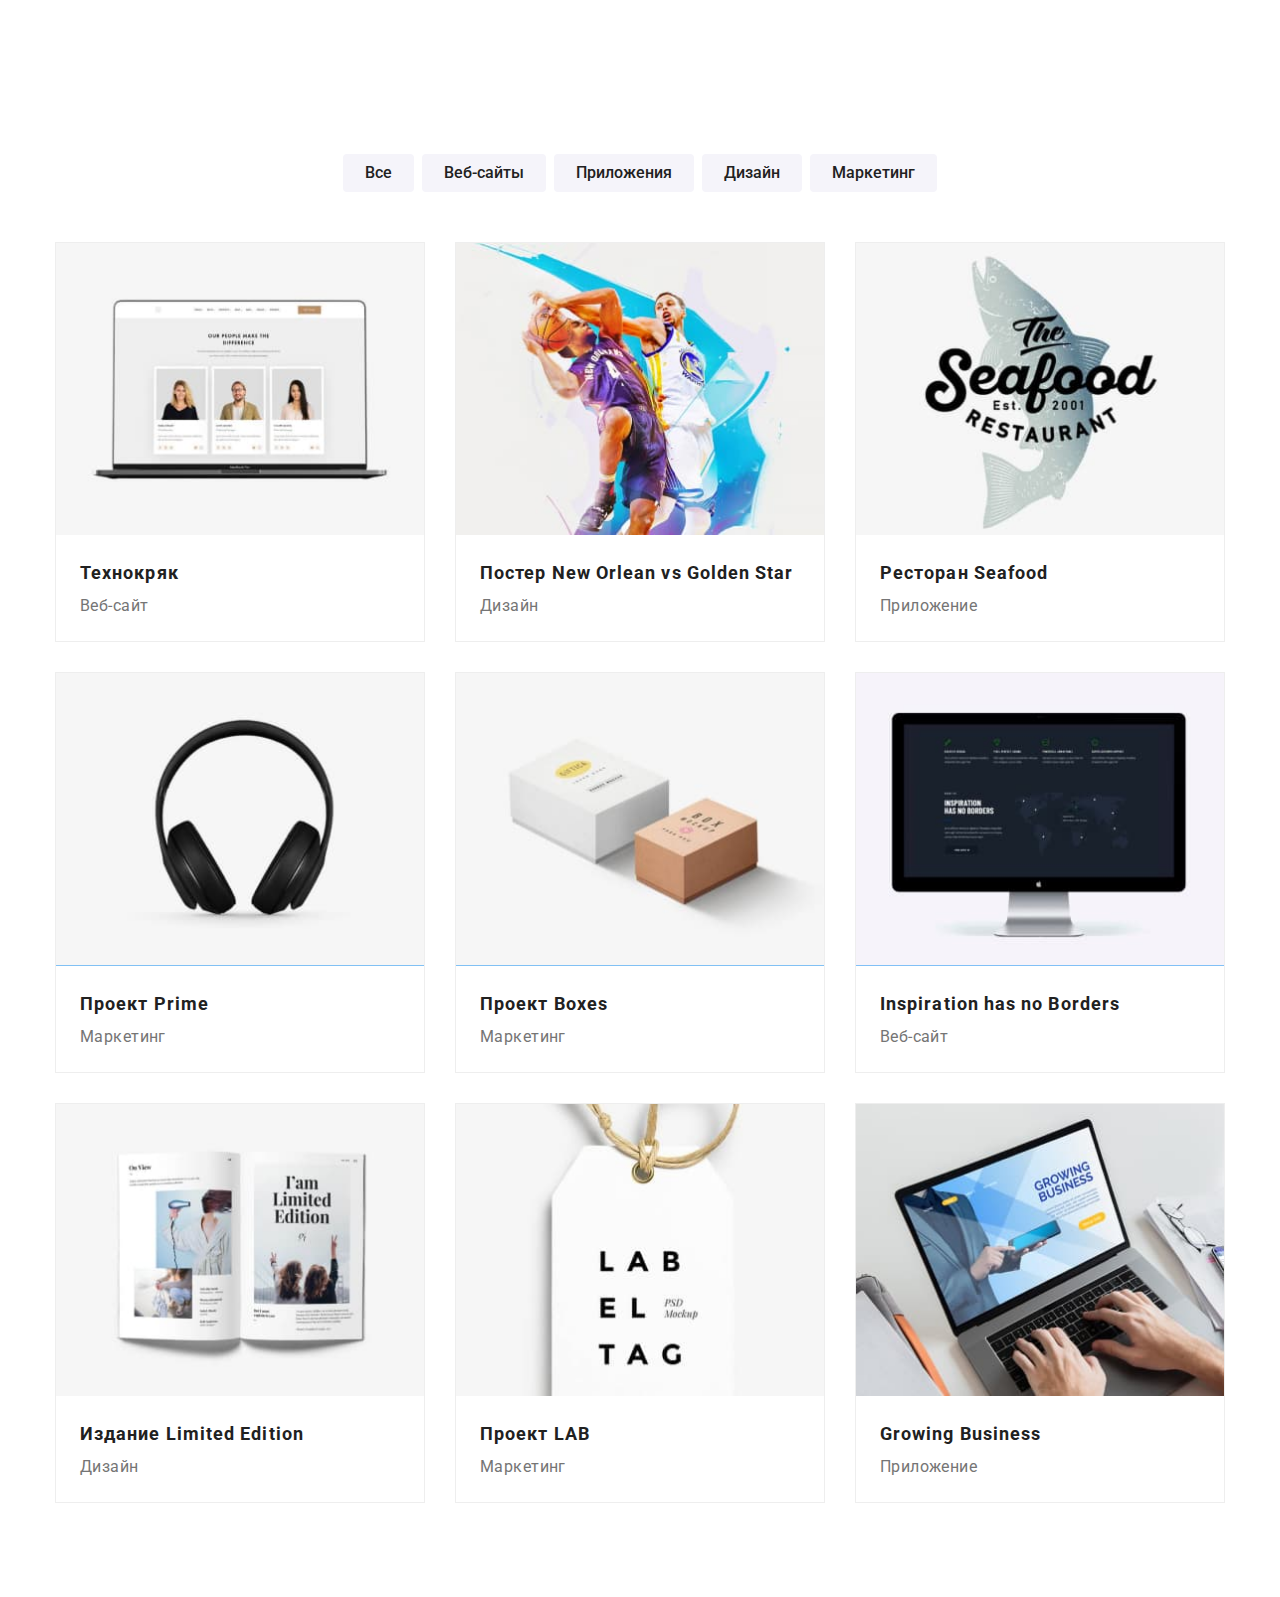
==== commit b261459f: "header all done" ====
--- a/portfolio.html
+++ b/portfolio.html
@@ -30,14 +30,14 @@
   
             <!--Pages-nav-->
             <!-- <ul class="list header-menu">
-              <li class="header__item header-menu__text"><a class="link header-menu__link" href="index.html">Студия</a></li>
-              <li class="header__item header-menu__text  header--current"><a class="link header-menu__link" href="portfolio.html">Портфолио</a></li>
-              <li class="header__item header-menu__text"><a class="link header-menu__link" href="">Контакты</a></li>
+              <li class="header-menu__item header-menu__text"><a class="link header-menu__link" href="index.html">Студия</a></li>
+              <li class="header-menu__item header-menu__text  header--current"><a class="link header-menu__link" href="portfolio.html">Портфолио</a></li>
+              <li class="header-menu__item header-menu__text"><a class="link header-menu__link" href="">Контакты</a></li>
             </ul> -->
   
             <!--Cont-nav-->
             <!-- <ul class="list header-cont">
-              <li class="header__item header-cont__text">
+              <li class="header-cont__item header-cont__text">
                 <a class="link header-cont__link" href="mailto:info@devstudio.com">
                   <svg class="header-cont__icon" width="16px " height="12px">
                     <use href="./img2/symbol-defs.svg#icon-envelope"></use>
@@ -45,7 +45,7 @@
                   info@devstudio.com</a
                 >
               </li> 
-              <li class="header__item header-cont__text">
+              <li class="header-cont__item header-cont__text">
                 <a class="link header-cont__link" href="tel:+380961111111">
                   <svg class="header-cont__icon" width="10px" height="16px">
                     <use href="./img2/symbol-defs.svg#icon-smartphone"></use>
@@ -100,7 +100,7 @@
                     <img 
                      src="./img-adaptive/projects/pro0-desktop.jpg"
                      alt="Экран ноутбука" 
-                     width="450" 
+                     max-width="450" 
                     />
                   </picture>
 
@@ -124,7 +124,7 @@
                     <img 
                      src="./img-adaptive/projects/pro1-desktop.jpg"
                      alt="Баскетболисты играют" 
-                     width="450" 
+                     max-width="450" 
                     />
                   </picture>
                  <div class="pro-item__text">Технокряк это современная площадка распространения коронавируса. Компании используют эту платформу для цифрового шпионажа и атак на защищённые сервера конкурентов.</div>
@@ -147,7 +147,7 @@
                     <img 
                      src="./img-adaptive/projects/pro2-desktop.jpg"
                      alt="Меню ресторана" 
-                     width="450" 
+                     max-width="450" 
                     />
                   </picture>
                  <div class="pro-item__text">Технокряк это современная площадка распространения коронавируса. Компании используют эту платформу для цифрового шпионажа и атак на защищённые сервера конкурентов.</div>
@@ -170,7 +170,7 @@
                     <img 
                      src="./img-adaptive/projects/pro3-desktop.jpg"
                      alt="Наушники" 
-                     width="450" 
+                     max-width="450" 
                     />
                   </picture>  
                 <div class="pro-item__text">Технокряк это современная площадка распространения коронавируса. Компании используют эту платформу для цифрового шпионажа и атак на защищённые сервера конкурентов.</div>
@@ -193,7 +193,7 @@
                     <img 
                      src="./img-adaptive/projects/pro4-desktop.jpg"
                      alt="Две коробки" 
-                     width="450" 
+                     max-width="450" 
                     />
                   </picture>   
                 <div class="pro-item__text">Технокряк это современная площадка распространения коронавируса. Компании используют эту платформу для цифрового шпионажа и атак на защищённые сервера конкурентов.</div>
@@ -216,7 +216,7 @@
                     <img 
                      src="./img-adaptive/projects/pro5-desktop.jpg"
                      alt="Экран монитора" 
-                     width="450" 
+                     max-width="450" 
                     />
                   </picture>    
                  <div class="pro-item__text">Технокряк это современная площадка распространения коронавируса. Компании используют эту платформу для цифрового шпионажа и атак на защищённые сервера конкурентов.</div>
@@ -239,7 +239,7 @@
                     <img 
                      src="./img-adaptive/projects/pro6-desktop.jpg"
                      alt="Раскрытый журнал" 
-                     width="450" 
+                     max-width="450" 
                     />
                   </picture>   
                  <div class="pro-item__text">Технокряк это современная площадка распространения коронавируса. Компании используют эту платформу для цифрового шпионажа и атак на защищённые сервера конкурентов.</div>
@@ -262,7 +262,7 @@
                     <img 
                      src="./img-adaptive/projects/pro7-desktop.jpg"
                      alt="Одежная этикетка" 
-                     width="450" 
+                     max-width="450" 
                     />
                   </picture>  
                  <div class="pro-item__text">Технокряк это современная площадка распространения коронавируса. Компании используют эту платформу для цифрового шпионажа и атак на защищённые сервера конкурентов.</div>
@@ -285,7 +285,7 @@
                     <img 
                      src="./img-adaptive/projects/pro8-desktop.jpg"
                      alt="Руки на клавиатуре ноутбука" 
-                     width="450" 
+                     max-width="450" 
                     />
                   </picture>   
                  <div class="pro-item__text">Технокряк это современная площадка распространения коронавируса. Компании используют эту платформу для цифрового шпионажа и атак на защищённые сервера конкурентов.</div>
--- a/css/styles.min.css
+++ b/css/styles.min.css
@@ -1,2 +1,2 @@
-/*! modern-normalize v1.0.0 | MIT License | https://github.com/sindresorhus/modern-normalize */*,::after,::before{box-sizing:border-box}:root{-moz-tab-size:4;tab-size:4}html{line-height:1.15;-webkit-text-size-adjust:100%}body{margin:0}body{font-family:system-ui,-apple-system,'Segoe UI',Roboto,Helvetica,Arial,sans-serif,'Apple Color Emoji','Segoe UI Emoji'}hr{height:0;color:inherit}abbr[title]{text-decoration:underline dotted}b,strong{font-weight:bolder}code,kbd,pre,samp{font-family:ui-monospace,SFMono-Regular,Consolas,'Liberation Mono',Menlo,monospace;font-size:1em}small{font-size:80%}sub,sup{font-size:75%;line-height:0;position:relative;vertical-align:baseline}sub{bottom:-.25em}sup{top:-.5em}table{text-indent:0;border-color:inherit}button,input,optgroup,select,textarea{font-family:inherit;font-size:100%;line-height:1.15;margin:0}button,select{text-transform:none}[type=button],[type=reset],[type=submit],button{-webkit-appearance:button}::-moz-focus-inner{border-style:none;padding:0}:-moz-focusring{outline:1px dotted ButtonText}:-moz-ui-invalid{box-shadow:none}legend{padding:0}progress{vertical-align:baseline}::-webkit-inner-spin-button,::-webkit-outer-spin-button{height:auto}[type=search]{-webkit-appearance:textfield;outline-offset:-2px}::-webkit-search-decoration{-webkit-appearance:none}::-webkit-file-upload-button{-webkit-appearance:button;font:inherit}summary{display:list-item}:root{--main-text-color: #757575;--dark-bg-text-color: #ffffff;--title-color: #212121;--dark-background: #2f303a;--light-background: #f5f4fa;--accent-color: #2196f3;--timing-function: cubic-bezier(0.4, 0, 0.2, 1);--transition-duration: 250ms}body{font-family:'Roboto', sans-serif;font-size:14px;font-weight:400;line-height:1.71;letter-spacing:0.03em;color:var(--main-text-color)}html{box-sizing:border-box}*,*::after,*::before{box-sizing:inherit}button{padding:0;border:0}h1,h2,h3,h4,h5,h6,p,ul{margin:0;padding:0}img{display:block;width:100%;height:auto}.visually-hidden{position:absolute !important;clip:rect(1px 1px 1px 1px);clip:rect(1px, 1px, 1px, 1px);padding:0 !important;border:0 !important;height:1px !important;width:1px !important;overflow:hidden}address{font-style:normal}.link{text-decoration:none;color:inherit}.list{list-style:none;padding-left:0;margin:0}.container{width:100%;margin-right:auto;margin-left:auto;padding-left:15px;padding-right:15px}@media screen and (max-width: 767px){.container{max-width:480px}}@media screen and (min-width: 768px){.container{max-width:768px}}@media screen and (min-width: 1200px){.container{max-width:1200px}}.hero__container{text-align:center}.navigation{display:flex;align-items:center}.site-list{display:flex;align-items:center;justify-content:center;margin-bottom:50px}.site-list__item:not(:last-child){margin-right:8px}.hero__button{font-weight:700;font-size:16px;line-height:1.87;letter-spacing:0.06em;color:var(--dark-bg-text-color);background-color:var(--accent-color);padding:10px 32px 10px 32px;border:var(--accent-color);border-radius:4px;cursor:pointer;transition-property:background-color;transition-duration:var(--transition-duration);transition-timing-function:var(--timing-function)}.hero__button:hover,.hero__button:focus{background-color:#188ce8}.site-list__button{font-family:'Roboto', sans-serif;font-style:normal;font-weight:500;font-size:16px;line-height:1.62;text-align:center;color:var(--title-color);background-color:var(--light-background);padding:6px 22px;border-radius:4px;cursor:pointer;transition:background-color var(--transition-duration) var(--timing-function),color var(--transition-duration) var(--timing-function),box-shadow var(--transition-duration) var(--timing-function)}.site-list__button:hover,.site-list__button:focus{background-color:var(--accent-color);color:var(--dark-bg-text-color);box-shadow:0px 3px 1px rgba(0,0,0,0.1),0px 1px 2px rgba(0,0,0,0.08),0px 2px 2px rgba(0,0,0,0.12)}.footer-socials__button{color:var(--dark-bg-text-color);width:200px;height:50px;margin-left:20px;background:#2196F3;box-shadow:0px 4px 4px rgba(0,0,0,0.15);border-radius:4px}.modal__close-button{position:absolute;top:8px;right:8px;display:flex;align-items:center;justify-content:center;width:30px;height:30px;border-radius:50%;background:var(--dark-bg-text-color);border:1px solid rgba(0,0,0,0.1);box-sizing:border-box;transition:fill var(--transition-duration) var(--timing-function)}.modal__close-button:hover{fill:var(--accent-color);transition:fill var(--transition-duration) var(--timing-function)}.social-icons{display:inline-flex}.social-icons__link{display:flex;justify-content:center;align-items:center;width:44px;height:44px;border-radius:50%;transition-property:background-color;transition-duration:var(--transition-duration);transition-timing-function:var(--timing-function)}.social-icons__link:hover,.social-icons__link:focus{background-color:var(--accent-color)}.social-icons__icon{width:20px;height:20px;fill:#afb1b8;transition-property:fill;transition-duration:250ms;transition-timing-function:cubic-bezier(0.4, 0, 0.2, 1)}.social-icons__icon .social-icons__item+.social-icons__item{margin-left:10px}.footer-socials{flex-basis:calc((50% - 45px) / 2);margin-left:30px}.footer-socials:last-child{flex-basis:calc(50% - 15px);margin-left:0}.footer-socials__title{font-weight:700;font-size:14px;line-height:1.14;margin-top:12px;margin-bottom:20px;text-transform:uppercase;color:var(--dark-bg-text-color)}.footer-socials__icon{width:20px;height:20px;fill:#fff}.footer-socials__items{display:inline-flex}.footer-socials__items:nth-child(n+2){margin-left:5px}.footer-socials__link{display:flex;justify-content:center;align-items:center;width:44px;height:44px;background:rgba(255,255,255,0.1);border-radius:50%;transition:background-color var(--transition-duration) var(--timing-function)}.footer-socials__link:hover,.footer-socials__link:focus{background-color:var(--accent-color)}.header__logo{width:145px;height:30px}.header__logostart{font-family:Raleway;font-weight:700;font-size:26px;line-height:1.19;color:var(--accent-color)}.header__logoend{font-family:Raleway;font-weight:700;font-size:26px;line-height:1.19;color:#000000}.footer__logo{margin-bottom:20px}.footer__logostart{font-family:Raleway;font-weight:700;font-size:26px;line-height:1.19;color:var(--accent-color)}.footer__logoend{font-family:Raleway;font-weight:700;font-size:26px;line-height:1.19;color:#fff}.section-title{font-weight:700;font-size:28px;line-height:1.178;text-align:center;color:var(--title-color)}@media screen and (min-width: 1200px){.section-title{font-size:36px}}.hero__title{font-weight:900;text-transform:uppercase;text-align:center;margin:0 auto 30px;color:var(--dark-bg-text-color)}@media screen and (max-width: 1199px){.hero__title{font-size:26px;line-height:1.61}}@media screen and (min-width: 1200px){.hero__title{max-width:696px;font-size:44px;line-height:1.36}}.forces__title{font-weight:700;font-size:14px;line-height:1.14;letter-spacing:0.03em;text-transform:uppercase;color:var(--title-color);margin-bottom:10px;text-align:center}@media screen and (min-width: 768px){.forces__title{text-align:left}}@media screen and (min-width: 1200px){.forces__title{text-align:left}}.job-title{font-weight:400;font-size:16px;line-height:1.87}.pro-item__title{font-weight:700;color:var(--title-color);letter-spacing:0.06em}.modal__title{font-weight:700;font-size:20px;line-height:1.15;text-align:center;margin-bottom:30px;color:var(--title-color)}.field-title{position:absolute;top:0;left:0;transform:translateY(-16px);font-size:12px;line-height:1.17;letter-spacing:0.01em;color:var(--main-text-color)}.header{border-bottom:1px solid #ececec;background-color:#fff}.header-menu__text,.header-cont__text{font-weight:500;line-height:1.14;letter-spacing:0.02em;color:var(--title-color)}.header-cont__text{color:var(--main-text-color)}.pro-item__text{position:absolute;width:322px;height:168px;font-size:18px;line-height:1.56;color:var(--dark-bg-text-color);opacity:0;transform:translateY(100%);transition:transform var(--transition-duration) var(--timing-function)}.pro-item:hover .pro-item__text{opacity:1;transform:translateY(0)}.modal-form__text{font-size:12px;line-height:1.17;letter-spacing:0.01em;color:rgba(117,117,117,0.5);padding:12px 16px;width:448px;border:1px solid rgba(33,33,33,0.2);box-sizing:border-box;border-radius:4px;resize:none;transition:outline-color var(--transition-duration) var(--timing-function)}.modal-form__text:focus{outline-color:var(--accent-color);transition:outline-color var(--transition-duration) var(--timing-function)}.header-menu__link,.header-cont__link{display:flex;align-items:center;padding-top:32px;padding-bottom:29px;transition-property:color;transition-duration:var(--transition-duration);transition-timing-function:var(--timing-function)}.header-menu__link:hover,.header-menu__link:focus,.header-menu__link:hover,.header-menu__link:focus,.header-cont__link:hover,.header-cont__link:focus,.header-cont__link:hover,.header-cont__link:focus{color:var(--accent-color)}.clients__link{display:flex;justify-content:center;align-items:center;height:90px;border:1px solid #afb1b8;border-radius:4px;fill:#afb1b8;transition-property:border;transition-duration:var(--transition-duration);transition-timing-function:var(--timing-function)}.clients__link:hover,.clients__link:focus{border:1px solid var(--accent-color)}.pro-item__link:focus .pro-item{box-shadow:0px 1px 1px rgba(0,0,0,0.12),0px 4px 4px rgba(0,0,0,0.06),1px 4px 6px rgba(0,0,0,0.16)}.modal-form__agreement-link{color:#2196F3}modal-form__.span-link{margin-left:8.38px}.advantages{margin-top:60px}@media screen and (min-width: 768px){.advantages{display:flex;flex-wrap:wrap;margin-left:-30px}}@media screen and (min-width: 1200px){.advantages{margin-bottom:0}}.advantages__force{box-sizing:border-box}@media screen and (min-width: 768px){.advantages__force{flex-basis:calc((100% - 30px * 2) / 2);margin-left:30px}}@media screen and (min-width: 1200px){.advantages__force{flex-basis:calc((100% - 30px * 4) / 4)}}@media screen and (max-width: 767px){.advantages__force:not(:last-child){margin-bottom:30px}}@media screen and (max-width: 1199px){.advantages__force:nth-child(-n+3){margin-bottom:30px}}@media screen and (min-width: 768px){.team{display:flex;flex-wrap:wrap;margin-left:-30px}}.team__mate{margin-top:30px;text-align:center;background:#ffffff;box-shadow:0px 1px 3px rgba(0,0,0,0.12),0px 1px 1px rgba(0,0,0,0.14),0px 2px 1px rgba(0,0,0,0.2);border-radius:0px 0px 4px 4px;box-sizing:border-box}@media screen and (min-width: 768px){.team__mate{flex-basis:calc((100% - 30px * 2) / 2);margin-left:30px}}@media screen and (min-width: 1200px){.team__mate{flex-basis:calc((100% - 30px * 4) / 4);margin-top:50px}}.project{display:flex;flex-wrap:wrap;margin-left:-30px;margin-top:-30px}.footer-grid{display:flex;flex-wrap:wrap;margin-left:-30px}.hero{padding-top:118px;padding-bottom:118px;background-color:#c4c4c4;background-size:cover;background-repeat:no-repeat}@media screen and (max-width: 767px){.hero{background-image:linear-gradient(to left, rgba(47,48,58,0.4), rgba(47,48,58,0.4)),url(../img2/bg-img-mobile.jpg)}}@media screen and (min-width: 768px){.hero{background-image:linear-gradient(to left, rgba(47,48,58,0.4), rgba(47,48,58,0.4)),url(../img2/bg-img-tablet.jpg)}}@media screen and (min-width: 1200px){.hero{padding-top:200px;padding-bottom:200px;background-image:linear-gradient(to left, rgba(47,48,58,0.4), rgba(47,48,58,0.4)),url(../img2/bg-img-desktop.jpg)}}.forces{background:#fff}@media screen and (min-width: 1200px){.forces{padding-top:94px;padding-bottom:94px}}.wedo{background:#fff}@media screen and (max-width: 1199px){.wedo{display:none}}.team-section{padding-top:60px;padding-bottom:60px;margin-top:60px;background:var(--light-background)}@media screen and (min-width: 1200px){.team-section{padding-top:94px;padding-bottom:94px}}@media screen and (max-width: 1199px){.clients{margin-top:60px}}@media screen and (min-width: 1200px){.clients{padding-top:94px;padding-bottom:94px}}.projects{padding-bottom:94px;padding-top:94px;background-color:#fff}.footer{height:252px;padding-top:60px;padding-bottom:60px;background-color:var(--dark-background)}.footer-menu__address{font-weight:400;font-size:14px;line-height:1.71;margin-bottom:9px;color:var(--dark-bg-text-color)}.footer-menu__contacts{font-weight:400;font-size:14px;line-height:1.71;color:rgba(255,255,255,0.6)}.footer-menu__contacts:not(:last-child){margin-bottom:9px}.header--current::after{content:"";height:4px;border-radius:2px;background-color:var(--accent-color);color:var(--accent-color);width:100%;display:block;transition-property:color;transition-duration:var(--transition-duration);transition-timing-function:var(--timing-function)}.header-cont__icon{margin-right:10px;fill:currentColor}.header-menu,.header-cont{display:flex;flex-direction:row;flex-wrap:wrap;align-content:stretch;justify-content:space-evenly;align-items:baseline}.header-cont{margin-left:auto}.header__item:first-child{margin-left:93px}.header__item:not(:last-child),.header__item:not(:last-child){margin-right:50px}.advantages__icon0::before{content:'';display:inline-block;width:100%;height:120px;margin-bottom:30px;background-repeat:no-repeat;background-position:center;background-color:var(--light-background);background-image:url(../img2/antenna.svg)}.advantages__icon1::before{content:'';display:inline-block;width:100%;height:120px;margin-bottom:30px;background-repeat:no-repeat;background-position:center;background-color:var(--light-background);background-image:url(../img2/clock.svg)}.advantages__icon2::before{content:'';display:inline-block;width:100%;height:120px;margin-bottom:30px;background-repeat:no-repeat;background-position:center;background-color:var(--light-background);background-image:url(../img2/diagram.svg)}.advantages__icon3::before{content:'';display:inline-block;width:100%;height:120px;margin-bottom:30px;background-repeat:no-repeat;background-position:center;background-color:var(--light-background);background-image:url(../img2/astronaut.svg)}.modal-form{display:flexbox;justify-content:center;align-items:center}.modal-form__field,.mpdal-form__textarea{position:relative}.modal-form__icon{position:absolute;top:14px;left:15px;fill:#000000;transition:fill var(--transition-duration) var(--timing-function)}.modal-form__input{width:448px;height:40px;border:1px solid rgba(33,33,33,0.2);box-sizing:border-box;border-radius:4px;padding-left:42px;transition:var(--transition-duration) var(--timing-function)}.modal-form__input:nth-child(-n+3){margin-bottom:28px}.modal-form__input:focus{outline-color:var(--accent-color);transition:outline-color var(--transition-duration) var(--timing-function)}.modal-form__input:focus+.modal-form__icon{fill:var(--accent-color);transition:fill var(--transition-duration) var(--timing-function)}.modal-form__textarea{margin-bottom:20px}.modal-form__checkbox{display:block;align-items:center;justify-content:center;font-size:14px;line-height:1.71;letter-spacing:0.03em;color:var(--main-text-color)}.modal-form__agreement-check{position:absolute;appearance:none;-moz-appearance:none;-webkit-appearance:none}.modal-form__agreement-check:checked+.span-icon{border-color:var(--accent-color);background-color:var(--accent-color);background-image:url("../img2/icon-check.svg");background-size:contain;background-origin:border-box}.modal-form__span-icon{display:inline-block;width:16px;height:15px;margin-right:8.38px;border:solid 2px var(--title-color);border-radius:2px}.modal-form__submit{font-weight:700;font-size:16px;line-height:1.87;letter-spacing:0.06em;color:var(--dark-bg-text-color);background-color:var(--accent-color);padding:10px 55px;margin-top:30px;border:var(--accent-color);border-radius:4px;cursor:pointer;transition-property:background-color;transition-duration:var(--transition-duration);transition-timing-function:var(--timing-function)}.modal-form__submit:hover,.modal-form__submit:focus{background-color:#188ce8}.footer-socials__form{display:flex}.footer-socials__input{width:358px;height:50px;padding-bottom:15px;padding-top:15px;padding-left:16px;background:transparent;border:1px solid rgba(255,255,255,0.3);box-sizing:border-box;filter:drop-shadow(0px 4px 4px rgba(0,0,0,0.15));border-radius:4px}.footer-socials__input:focus{color:rgba(255,255,255,0.6)}.footer-socials__subscribe{display:flex;vertical-align:middle;justify-content:center;font-weight:700;font-size:16px;line-height:1.87;letter-spacing:0.06em}.backdrop{position:fixed;top:0;left:0;width:100%;height:100%;background:rgba(0,0,0,0.2);opacity:1;transition:opacity var(--transition-duration) ease-out 200ms}.backdrop.is-hidden{opacity:0;pointer-events:none}.is-hidden.modal{transform:translateX(0, -100%) scale(0.2)}.modal{position:absolute;top:50%;left:50%;transform:translate(-50%, -50%) scale(1);width:528px;height:581px;padding:40px;text-align:center;background:var(--dark-bg-text-color);box-shadow:0px 1px 3px rgba(0,0,0,0.12),0px 1px 1px rgba(0,0,0,0.14),0px 2px 1px rgba(0,0,0,0.2);border-radius:4px;transform:translateX(0, -100%) scale(0.2);transition:transform var(--transition-duration) ease-in-out 300ms}.wedo-menu{display:flex;flex-wrap:wrap;margin-top:50px}.wedo-menu__work{position:relative}.wedo-menu__work:not(:last-child){margin-right:30px}.wedo-menu__details{position:absolute;bottom:0;left:0;right:0;background-color:rgba(47,48,58,0.8);padding-top:27px;padding-bottom:27px;pointer-events:none}.wedo-menu__header{font-weight:700;font-size:14px;line-height:1.14;text-align:center;text-transform:uppercase;color:var(--dark-bg-text-color)}.team__position{margin-top:10px;margin-bottom:16px}.team__info{padding-top:30px;padding-bottom:30px}.project-name{font-weight:400;font-size:16px;line-height:1.87}.team__name{font-weight:500;font-size:16px;line-height:1.187;text-align:center;color:var(--title-color)}.clients__list{display:flex;flex-wrap:wrap;margin-left:-30px}.clients__item{flex-basis:calc((100% - 30px * 2) / 2);margin-left:30px;margin-top:30px}@media screen and (min-width: 768px){.clients__item{flex-basis:calc((100% - 30px * 3) / 3)}}@media screen and (min-width: 1200px){.clients__item{flex-basis:calc((100% - 30px * 6) / 6)}}.clients__icon{fill:#afb1b8;transition-property:fill;transition-duration:var(--transition-duration);transition-timing-function:var(--timing-function)}.clients__item:hover .clients__icon,.clients__item:focus .clients__icon{fill:var(--accent-color)}.pro-item{flex-basis:calc((100% - 30px * 3) / 3);margin-left:30px;margin-top:30px;background:#ffffff;border:1px solid #eeeeee;box-sizing:border-box;transition:box-shadow var(--transition-duration) var(--timing-function)}.pro-item:hover,.pro-item:focus{box-shadow:0px 1px 1px rgba(0,0,0,0.12),0px 4px 4px rgba(0,0,0,0.06),1px 4px 6px rgba(0,0,0,0.16)}.pro-item:hover .pro-item__img::before,.pro-item:focus .pro-item__img::before{opacity:1;transform:translateY(0)}.pro-item__img{position:relative;display:flex;align-items:center;justify-content:center;overflow:hidden}.pro-item__img::before{content:"";position:absolute;width:100%;height:100%;background:rgba(33,150,243,0.9);transform:translateY(100%);transition:transform var(--transition-duration) var(--timing-function)}.pro-item__name{padding:20px 24px}.projects-list{font-size:18px;line-height:2}
+/*! modern-normalize v1.0.0 | MIT License | https://github.com/sindresorhus/modern-normalize */*,::after,::before{box-sizing:border-box}:root{-moz-tab-size:4;tab-size:4}html{line-height:1.15;-webkit-text-size-adjust:100%}body{margin:0}body{font-family:system-ui,-apple-system,'Segoe UI',Roboto,Helvetica,Arial,sans-serif,'Apple Color Emoji','Segoe UI Emoji'}hr{height:0;color:inherit}abbr[title]{text-decoration:underline dotted}b,strong{font-weight:bolder}code,kbd,pre,samp{font-family:ui-monospace,SFMono-Regular,Consolas,'Liberation Mono',Menlo,monospace;font-size:1em}small{font-size:80%}sub,sup{font-size:75%;line-height:0;position:relative;vertical-align:baseline}sub{bottom:-.25em}sup{top:-.5em}table{text-indent:0;border-color:inherit}button,input,optgroup,select,textarea{font-family:inherit;font-size:100%;line-height:1.15;margin:0}button,select{text-transform:none}[type=button],[type=reset],[type=submit],button{-webkit-appearance:button}::-moz-focus-inner{border-style:none;padding:0}:-moz-focusring{outline:1px dotted ButtonText}:-moz-ui-invalid{box-shadow:none}legend{padding:0}progress{vertical-align:baseline}::-webkit-inner-spin-button,::-webkit-outer-spin-button{height:auto}[type=search]{-webkit-appearance:textfield;outline-offset:-2px}::-webkit-search-decoration{-webkit-appearance:none}::-webkit-file-upload-button{-webkit-appearance:button;font:inherit}summary{display:list-item}:root{--main-text-color: #757575;--dark-bg-text-color: #ffffff;--title-color: #212121;--dark-background: #2f303a;--light-background: #f5f4fa;--accent-color: #2196f3;--timing-function: cubic-bezier(0.4, 0, 0.2, 1);--transition-duration: 250ms}body{font-family:'Roboto', sans-serif;font-size:14px;font-weight:400;line-height:1.71;letter-spacing:0.03em;color:var(--main-text-color)}html{box-sizing:border-box}*,*::after,*::before{box-sizing:inherit}button{padding:0;border:0}h1,h2,h3,h4,h5,h6,p,ul{margin:0;padding:0}img{display:block;width:100%;height:auto}.visually-hidden{position:absolute !important;clip:rect(1px 1px 1px 1px);clip:rect(1px, 1px, 1px, 1px);padding:0 !important;border:0 !important;height:1px !important;width:1px !important;overflow:hidden}address{font-style:normal}.link{text-decoration:none;color:inherit}.list{list-style:none;padding-left:0;margin:0}.container{width:100%;margin-right:auto;margin-left:auto;padding-left:15px;padding-right:15px}@media screen and (max-width: 767px){.container{max-width:480px}}@media screen and (min-width: 768px){.container{max-width:768px}}@media screen and (min-width: 1200px){.container{max-width:1200px}}.hero__container{text-align:center}.navigation{display:flex;align-items:center}@media screen and (max-width: 767px){.navigation{display:none}}.site-list{display:flex;flex-wrap:wrap}@media screen and (max-width: 767px){.site-list{align-items:center;justify-content:center}}@media screen and (min-width: 768px){.site-list{justify-content:center;margin-bottom:30px;margin-top:60px}}@media screen and (min-width: 1200px){.site-list{margin-bottom:50px}}.site-list__item:not(:last-child){margin-right:8px}.hero__button{font-weight:700;font-size:16px;line-height:1.87;letter-spacing:0.06em;color:var(--dark-bg-text-color);background-color:var(--accent-color);padding:10px 32px 10px 32px;border:var(--accent-color);border-radius:4px;cursor:pointer;transition-property:background-color;transition-duration:var(--transition-duration);transition-timing-function:var(--timing-function)}.hero__button:hover,.hero__button:focus{background-color:#188ce8}.site-list__button{font-family:'Roboto', sans-serif;font-style:normal;font-weight:500;font-size:16px;line-height:1.62;text-align:center;color:var(--title-color);background-color:var(--light-background);padding:6px 22px;border-radius:4px;cursor:pointer;transition:background-color var(--transition-duration) var(--timing-function),color var(--transition-duration) var(--timing-function),box-shadow var(--transition-duration) var(--timing-function)}.site-list__button:hover,.site-list__button:focus{background-color:var(--accent-color);color:var(--dark-bg-text-color);box-shadow:0px 3px 1px rgba(0,0,0,0.1),0px 1px 2px rgba(0,0,0,0.08),0px 2px 2px rgba(0,0,0,0.12)}.footer-socials__button{color:var(--dark-bg-text-color);width:200px;height:50px;background:#2196F3;box-shadow:0px 4px 4px rgba(0,0,0,0.15);border-radius:4px}@media screen and (max-width: 1199px){.footer-socials__button{margin-top:20px}}@media screen and (min-width: 1200px){.footer-socials__button{margin-left:20px}}.modal__close-button{position:absolute;top:8px;right:8px;display:flex;align-items:center;justify-content:center;width:30px;height:30px;border-radius:50%;background:var(--dark-bg-text-color);border:1px solid rgba(0,0,0,0.1);box-sizing:border-box;transition:fill var(--transition-duration) var(--timing-function)}.modal__close-button:hover{fill:var(--accent-color);transition:fill var(--transition-duration) var(--timing-function)}.social-icons{display:inline-flex}.social-icons__link{display:flex;justify-content:center;align-items:center;width:44px;height:44px;border-radius:50%;transition-property:background-color;transition-duration:var(--transition-duration);transition-timing-function:var(--timing-function)}.social-icons__link:hover,.social-icons__link:focus{background-color:var(--accent-color)}.social-icons__link:hover .social-icons__icon,.social-icons__link:focus .social-icons__icon{fill:#fff}.social-icons__icon{width:20px;height:20px;fill:#afb1b8;transition-property:fill;transition-duration:250ms;transition-timing-function:cubic-bezier(0.4, 0, 0.2, 1)}.social-icons__icon .social-icons__item+.social-icons__item{margin-left:10px}.footer-socials__title{font-weight:700;font-size:14px;line-height:1.14;margin-top:12px;margin-bottom:20px;text-transform:uppercase;color:var(--dark-bg-text-color)}.footer-socials__icon{width:20px;height:20px;fill:#fff}.footer-socials__items{display:inline-flex}.footer-socials__items:nth-child(n+2){margin-left:5px}.footer-socials__link{display:flex;justify-content:center;align-items:center;width:44px;height:44px;background:rgba(255,255,255,0.1);border-radius:50%;transition:background-color var(--transition-duration) var(--timing-function)}.footer-socials__link:hover,.footer-socials__link:focus{background-color:var(--accent-color)}.header__logo{width:145px;height:30px}@media screen and (max-width: 1199px){.header__logo{width:134px;height:28px}}.header__logostart{font-family:Raleway;font-weight:700;font-size:26px;line-height:1.19;color:var(--accent-color)}@media screen and (max-width: 1199px){.header__logostart{font-size:24px;line-height:1.167}}.header__logoend{font-family:Raleway;font-weight:700;font-size:26px;line-height:1.19;color:#000000}@media screen and (max-width: 1199px){.header__logoend{font-size:24px;line-height:1.167}}.footer__logo{margin-bottom:20px}.footer__logostart{font-family:Raleway;font-weight:700;font-size:26px;line-height:1.19;color:var(--accent-color)}@media screen and (max-width: 1199px){.footer__logostart{font-size:24px;line-height:1.167}}.footer__logoend{font-family:Raleway;font-weight:700;font-size:26px;line-height:1.19;color:#fff}@media screen and (max-width: 1199px){.footer__logoend{font-size:24px;line-height:1.167}}.section-title{font-weight:700;font-size:28px;line-height:1.178;text-align:center;color:var(--title-color)}@media screen and (min-width: 1200px){.section-title{font-size:36px}}.hero__title{font-weight:900;text-transform:uppercase;text-align:center;margin:0 auto 30px;color:var(--dark-bg-text-color)}@media screen and (max-width: 1199px){.hero__title{font-size:26px;line-height:1.61}}@media screen and (min-width: 1200px){.hero__title{max-width:696px;font-size:44px;line-height:1.36}}.forces__title{font-weight:700;font-size:14px;line-height:1.14;letter-spacing:0.03em;text-transform:uppercase;color:var(--title-color);margin-bottom:10px;text-align:center}@media screen and (min-width: 768px){.forces__title{text-align:left}}@media screen and (min-width: 1200px){.forces__title{text-align:left}}.job-title{font-weight:400;font-size:16px;line-height:1.87}.pro-item__title{font-weight:700;color:var(--title-color);letter-spacing:0.06em}.modal__title{font-weight:700;font-size:20px;line-height:1.15;text-align:center;margin-bottom:30px;color:var(--title-color)}.field-title{position:absolute;top:0;left:0;transform:translateY(-16px);font-size:12px;line-height:1.17;letter-spacing:0.01em;color:var(--main-text-color)}.header{border-bottom:1px solid #ececec;background-color:#fff}@media screen and (max-width: 767px){.header{padding-top:16px;padding-bottom:16px}}.header-menu__text,.header-cont__text{font-weight:500;line-height:1.14;letter-spacing:0.02em;color:var(--title-color)}.header-cont__text{color:var(--main-text-color)}.pro-item__text{position:absolute;width:322px;height:168px;font-size:18px;line-height:1.56;color:var(--dark-bg-text-color);opacity:0;transform:translateY(100%);transition:transform var(--transition-duration) var(--timing-function)}.pro-item:hover .pro-item__text{opacity:1;transform:translateY(0)}.modal-form__text{font-size:12px;line-height:1.17;letter-spacing:0.01em;color:rgba(117,117,117,0.5);padding:12px 16px;width:370px;border:1px solid rgba(33,33,33,0.2);box-sizing:border-box;border-radius:4px;resize:none;transition:outline-color var(--transition-duration) var(--timing-function)}.modal-form__text:focus{outline-color:var(--accent-color);transition:outline-color var(--transition-duration) var(--timing-function)}@media screen and (min-width: 1200px){.modal-form__text{width:448px}}.header-menu__link{display:flex;align-items:center;padding-top:32px;padding-bottom:29px;transition-property:color;transition-duration:var(--transition-duration);transition-timing-function:var(--timing-function)}.header-menu__link:hover,.header-menu__link:focus,.header-menu__link:hover,.header-menu__link:focus{color:var(--accent-color)}.header-cont__link{display:flex;align-items:center;transition-property:color;transition-duration:var(--transition-duration);transition-timing-function:var(--timing-function)}@media screen and (min-width: 1200px){.header-cont__link{padding-top:32px;padding-bottom:29px}}.header-cont__link:hover,.header-cont__link:focus,.header-cont__link:hover,.header-cont__link:focus{color:var(--accent-color)}.clients__link{display:flex;justify-content:center;align-items:center;height:90px;border:1px solid #afb1b8;border-radius:4px;fill:#afb1b8;transition-property:border;transition-duration:var(--transition-duration);transition-timing-function:var(--timing-function)}.clients__link:hover,.clients__link:focus{border:1px solid var(--accent-color)}.pro-item__link:focus .pro-item{box-shadow:0px 1px 1px rgba(0,0,0,0.12),0px 4px 4px rgba(0,0,0,0.06),1px 4px 6px rgba(0,0,0,0.16)}.modal-form__agreement-link{color:#2196F3}modal-form__.span-link{margin-left:8.38px}.advantages{margin-top:60px}@media screen and (min-width: 768px){.advantages{display:flex;flex-wrap:wrap;margin-left:-30px}}@media screen and (min-width: 1200px){.advantages{margin-bottom:0}}.advantages__force{box-sizing:border-box}@media screen and (min-width: 768px){.advantages__force{flex-basis:calc((100% - 30px * 2) / 2);margin-left:30px}}@media screen and (min-width: 1200px){.advantages__force{flex-basis:calc((100% - 30px * 4) / 4)}}@media screen and (max-width: 767px){.advantages__force:not(:last-child){margin-bottom:30px}}@media screen and (max-width: 1199px){.advantages__force:nth-child(-n+3){margin-bottom:30px}}@media screen and (min-width: 768px){.team{display:flex;flex-wrap:wrap;margin-left:-30px}}.team__mate{margin-top:30px;text-align:center;background:#ffffff;box-shadow:0px 1px 3px rgba(0,0,0,0.12),0px 1px 1px rgba(0,0,0,0.14),0px 2px 1px rgba(0,0,0,0.2);border-radius:0px 0px 4px 4px;box-sizing:border-box}@media screen and (min-width: 768px){.team__mate{flex-basis:calc((100% - 30px * 2) / 2);margin-left:30px}}@media screen and (min-width: 1200px){.team__mate{flex-basis:calc((100% - 30px * 4) / 4);margin-top:50px}}@media screen and (min-width: 768px){.project{display:flex;flex-wrap:wrap;margin-left:-30px;margin-top:-30px}}.pro-item{background:#ffffff;border:1px solid #eeeeee;box-sizing:border-box;transition:box-shadow var(--transition-duration) var(--timing-function)}.pro-item:hover,.pro-item:focus{box-shadow:0px 1px 1px rgba(0,0,0,0.12),0px 4px 4px rgba(0,0,0,0.06),1px 4px 6px rgba(0,0,0,0.16)}.pro-item:hover .pro-item__img::before,.pro-item:focus .pro-item__img::before{opacity:1;transform:translateY(0)}@media screen and (min-width: 768px){.pro-item{flex-basis:calc((100% - 30px * 2) / 2);margin-left:30px;margin-top:30px}}@media screen and (min-width: 1200px){.pro-item{flex-basis:calc((100% - 30px * 3) / 3)}}@media screen and (min-width: 768px){.footer-grid{display:flex;flex-wrap:wrap;margin-left:-30px}}.footer-socials:not(:last-child){margin-bottom:60px}@media screen and (max-width: 1199px){.footer-socials{text-align:center}}@media screen and (min-width: 768px){.footer-socials{flex-basis:calc((100% - 60px) / 2);margin-left:30px}.footer-socials:last-child{margin-left:166px}}@media screen and (min-width: 1200px){.footer-socials{flex-basis:calc((50% - 45px) / 2);margin-left:30px}.footer-socials:last-child{flex-basis:calc(50% - 15px);margin-left:0}}.hero{padding-top:118px;padding-bottom:118px;background-color:#c4c4c4;background-size:cover;background-repeat:no-repeat}@media screen and (max-width: 767px){.hero{background-image:linear-gradient(to left, rgba(47,48,58,0.4), rgba(47,48,58,0.4)),url(../img2/bg-img-mobile.jpg)}}@media screen and (min-width: 768px){.hero{background-image:linear-gradient(to left, rgba(47,48,58,0.4), rgba(47,48,58,0.4)),url(../img2/bg-img-tablet.jpg)}}@media screen and (min-width: 1200px){.hero{padding-top:200px;padding-bottom:200px;background-image:linear-gradient(to left, rgba(47,48,58,0.4), rgba(47,48,58,0.4)),url(../img2/bg-img-desktop.jpg)}}.forces{background:#fff}@media screen and (min-width: 1200px){.forces{padding-top:94px;padding-bottom:94px}}.wedo{background:#fff}@media screen and (max-width: 1199px){.wedo{display:none}}.team-section{padding-top:60px;padding-bottom:60px;margin-top:60px;background:var(--light-background)}@media screen and (min-width: 1200px){.team-section{padding-top:94px;padding-bottom:94px}}@media screen and (max-width: 1199px){.clients{margin-top:60px}}@media screen and (min-width: 1200px){.clients{padding-top:94px;padding-bottom:94px}}.projects{background-color:#fff}@media screen and (min-width: 1200px){.projects{padding-bottom:94px;padding-top:94px}}.footer{height:603px;padding-top:60px;padding-bottom:60px;margin-top:60px;background-color:var(--dark-background)}@media screen and (min-width: 768px){.footer{grid-auto-flow:row;height:463px}}@media screen and (min-width: 1200px){.footer{height:252px}}.footer-menu__address{font-weight:400;font-size:14px;line-height:1.71;color:var(--dark-bg-text-color);margin-bottom:9px}@media screen and (max-width: 1199px){.footer-menu__address{margin-bottom:8px}}.footer-menu__contacts{font-weight:400;font-size:14px;line-height:1.71;color:rgba(255,255,255,0.6)}.footer-menu__contacts:not(:last-child){margin-bottom:9px}@media screen and (max-width: 1199px){.footer-menu__contacts:not(:last-child){margin-bottom:8px}}.header__container{display:flex;align-items:center}.header--current::after{content:"";height:4px;border-radius:2px;background-color:var(--accent-color);color:var(--accent-color);width:100%;display:block;transition-property:color;transition-duration:var(--transition-duration);transition-timing-function:var(--timing-function)}.header-cont__icon{margin-right:10px;fill:currentColor}.header-menu{display:flex}.header-cont{display:flex;flex-wrap:wrap}@media screen and (min-width: 768px) and (max-width: 1199px){.header-cont{margin-left:84px}}.header-menu__item:first-child{margin-left:93px}@media screen and (max-width: 1199px){.header-menu__item:first-child{margin-left:88px}}@media screen and (min-width: 1200px){.header-cont__item:first-child{margin-left:305px}}.header-menu__item:not(:last-child){margin-right:50px}@media screen and (min-width: 768px) and (max-width: 1199px){.header-cont__item:not(:last-child){margin-bottom:10px}}@media screen and (min-width: 1200px){.header-cont__item:not(:last-child){margin-right:30px}}.advantages__icon0::before{content:'';display:inline-block;width:100%;height:120px;margin-bottom:30px;background-repeat:no-repeat;background-position:center;background-color:var(--light-background);background-image:url(../img2/antenna.svg)}.advantages__icon1::before{content:'';display:inline-block;width:100%;height:120px;margin-bottom:30px;background-repeat:no-repeat;background-position:center;background-color:var(--light-background);background-image:url(../img2/clock.svg)}.advantages__icon2::before{content:'';display:inline-block;width:100%;height:120px;margin-bottom:30px;background-repeat:no-repeat;background-position:center;background-color:var(--light-background);background-image:url(../img2/diagram.svg)}.advantages__icon3::before{content:'';display:inline-block;width:100%;height:120px;margin-bottom:30px;background-repeat:no-repeat;background-position:center;background-color:var(--light-background);background-image:url(../img2/astronaut.svg)}.modal-form{display:flexbox;justify-content:center;align-items:center}.modal-form__field,.mpdal-form__textarea{position:relative}.modal-form__icon{position:absolute;top:14px;left:15px;fill:#000000;transition:fill var(--transition-duration) var(--timing-function)}.modal-form__input{width:370px;height:40px;border:1px solid rgba(33,33,33,0.2);box-sizing:border-box;border-radius:4px;padding-left:42px;transition:var(--transition-duration) var(--timing-function)}@media screen and (min-width: 1200px){.modal-form__input{width:448px}}.modal-form__input:nth-child(-n+3){margin-bottom:28px}.modal-form__input:focus{outline-color:var(--accent-color);transition:outline-color var(--transition-duration) var(--timing-function)}.modal-form__input:focus+.modal-form__icon{fill:var(--accent-color);transition:fill var(--transition-duration) var(--timing-function)}.modal-form__textarea{margin-bottom:20px}.modal-form__checkbox{display:block;align-items:center;justify-content:center;font-size:14px;line-height:1.71;letter-spacing:0.03em;color:var(--main-text-color)}.modal-form__agreement-check{position:absolute;appearance:none;-moz-appearance:none;-webkit-appearance:none}.modal-form__agreement-check:checked+.modal-form__span-icon{border-color:var(--accent-color);background-color:var(--accent-color);background-image:url("../img2/icon-check.svg");background-size:contain;background-origin:border-box}.modal-form__span-icon{display:inline-block;width:16px;height:15px;margin-right:8.38px;border:solid 2px var(--title-color);border-radius:2px}.modal-form__submit{font-weight:700;font-size:16px;line-height:1.87;letter-spacing:0.06em;color:var(--dark-bg-text-color);background-color:var(--accent-color);padding:10px 55px;margin-top:30px;border:var(--accent-color);border-radius:4px;cursor:pointer;transition-property:background-color;transition-duration:var(--transition-duration);transition-timing-function:var(--timing-function)}.modal-form__submit:hover,.modal-form__submit:focus{background-color:#188ce8}@media screen and (max-width: 1199px){.footer-socials__form{display:flex;flex-wrap:wrap;justify-content:center}}.footer-socials__input{height:50px;padding-bottom:15px;padding-top:15px;padding-left:16px;background:transparent;border:1px solid rgba(255,255,255,0.3);box-sizing:border-box;filter:drop-shadow(0px 4px 4px rgba(0,0,0,0.15));border-radius:4px}.footer-socials__input:focus{color:rgba(255,255,255,0.6)}@media screen and (max-width: 1199px){.footer-socials__input{width:450px}}@media screen and (min-width: 1200px){.footer-socials__input{width:358px}}.footer-socials__subscribe{display:flex;vertical-align:middle;justify-content:center;font-weight:700;font-size:16px;line-height:1.87;letter-spacing:0.06em}.backdrop{position:fixed;top:0;left:0;width:100%;height:100%;background:rgba(0,0,0,0.2);opacity:1;transition:opacity var(--transition-duration) ease-out 200ms}.backdrop.is-hidden{opacity:0;pointer-events:none}.is-hidden.modal{transform:translateX(0, -100%) scale(0.2)}.modal{position:absolute;top:50%;left:50%;transform:translate(-50%, -50%) scale(1);max-width:450px;height:609px;padding:40px;text-align:center;background:var(--dark-bg-text-color);box-shadow:0px 1px 3px rgba(0,0,0,0.12),0px 1px 1px rgba(0,0,0,0.14),0px 2px 1px rgba(0,0,0,0.2);border-radius:4px;transform:translateX(0, -100%) scale(0.2);transition:transform var(--transition-duration) ease-in-out 300ms}@media screen and (min-width: 1200px){.modal{width:528px;height:581px}}.wedo-menu{display:flex;flex-wrap:wrap;margin-top:50px}.wedo-menu__work{position:relative}.wedo-menu__work:not(:last-child){margin-right:30px}.wedo-menu__details{position:absolute;bottom:0;left:0;right:0;background-color:rgba(47,48,58,0.8);padding-top:27px;padding-bottom:27px;pointer-events:none}.wedo-menu__header{font-weight:700;font-size:14px;line-height:1.14;text-align:center;text-transform:uppercase;color:var(--dark-bg-text-color)}.team__position{margin-top:10px;margin-bottom:16px}.team__info{padding-top:30px;padding-bottom:30px}.project-name{font-weight:400;font-size:16px;line-height:1.87}.team__name{font-weight:500;font-size:16px;line-height:1.187;text-align:center;color:var(--title-color)}.clients__list{display:flex;flex-wrap:wrap;margin-left:-30px}.clients__item{flex-basis:calc((100% - 30px * 2) / 2);margin-left:30px;margin-top:30px}@media screen and (min-width: 768px){.clients__item{flex-basis:calc((100% - 30px * 3) / 3)}}@media screen and (min-width: 1200px){.clients__item{flex-basis:calc((100% - 30px * 6) / 6)}}.clients__icon{fill:#afb1b8;transition-property:fill;transition-duration:var(--transition-duration);transition-timing-function:var(--timing-function)}.clients__item:hover .clients__icon,.clients__item:focus .clients__icon{fill:var(--accent-color)}.pro-item__img{position:relative;display:flex;align-items:center;justify-content:center;overflow:hidden}.pro-item__img::before{content:"";position:absolute;width:100%;height:100%;background:rgba(33,150,243,0.9);transform:translateY(100%);transition:transform var(--transition-duration) var(--timing-function)}.pro-item__name{padding:20px 24px}.projects-list{font-size:18px;line-height:2}
 /*# sourceMappingURL=styles.min.css.map */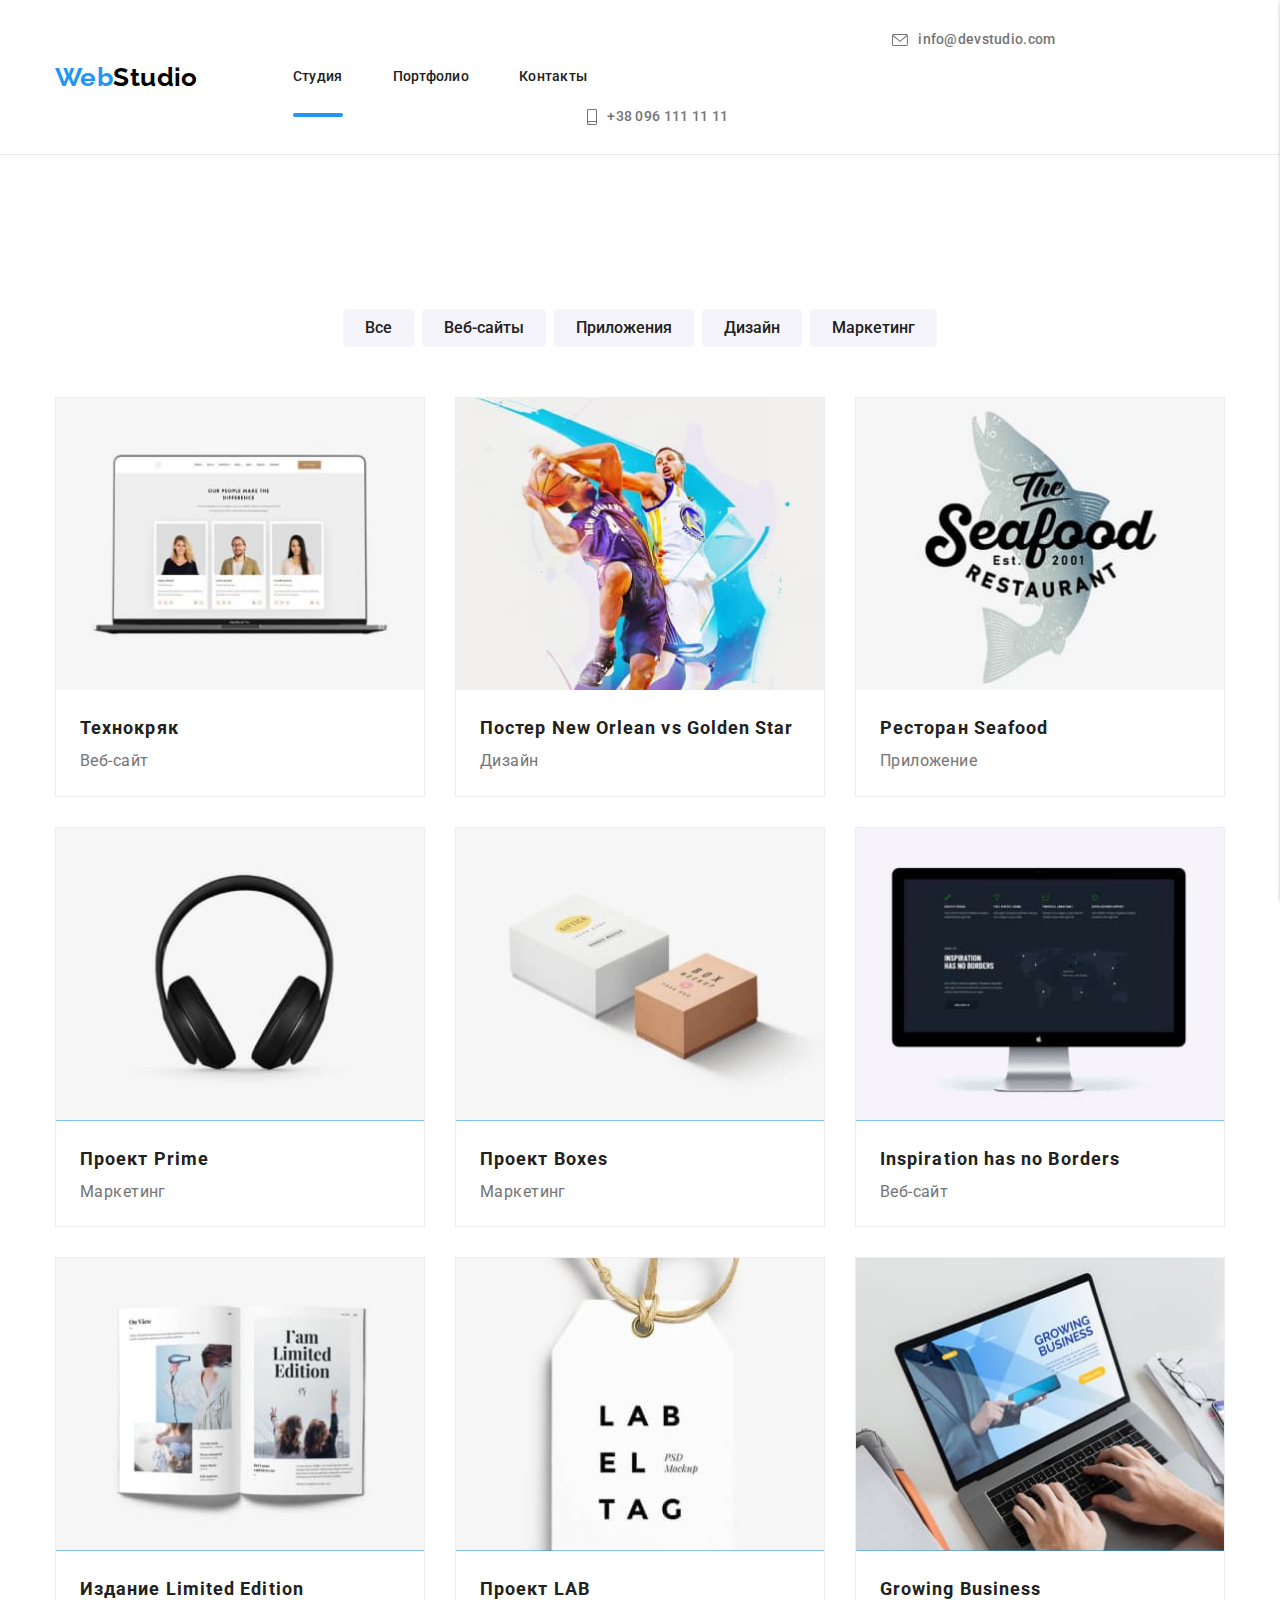
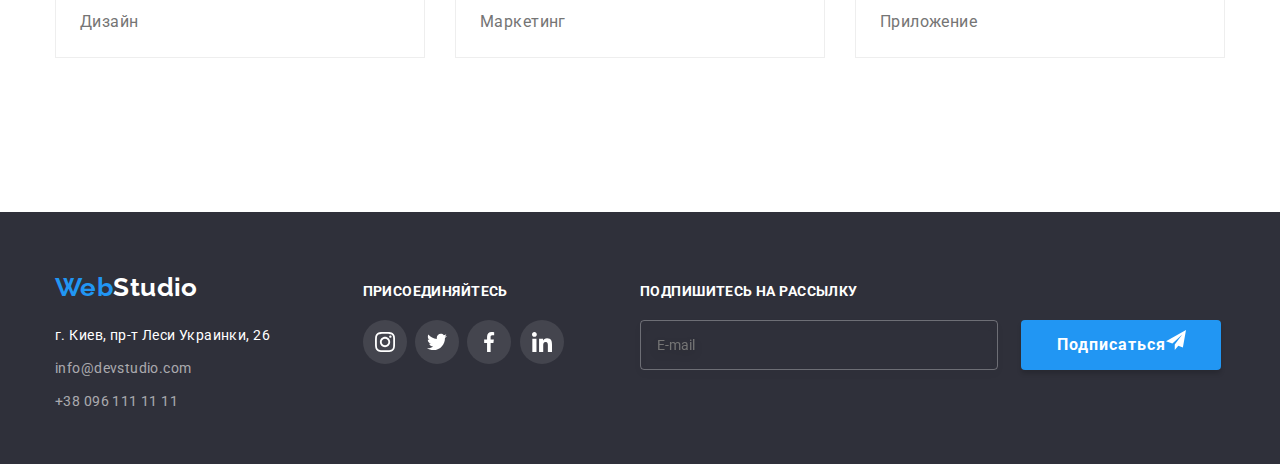
==== commit c46ea151: "all done" ====
--- a/portfolio.html
+++ b/portfolio.html
@@ -17,46 +17,83 @@
   </head>
 
   <body>
-      <!--header w/nav-->
-      <!-- <header class="header">
-        <div class="container">
-          <nav class="navigation"> -->
-            <!--Logo-->
-            <!-- <div class="header__logo">
-              <a class="link" href="index.html"
-                ><span class="header__logostart">Web</span><span class="header__logoend">Studio</span>
-              </a>
-            </div> -->
-  
-            <!--Pages-nav-->
-            <!-- <ul class="list header-menu">
-              <li class="header-menu__item header-menu__text"><a class="link header-menu__link" href="index.html">Студия</a></li>
-              <li class="header-menu__item header-menu__text  header--current"><a class="link header-menu__link" href="portfolio.html">Портфолио</a></li>
+ 
+      <header class="header">
+        <div class="container header__container">
+          
+          <div class="header__logo">
+            <a class="link" href="index.html"
+              ><span class="header__logostart">Web</span><span class="header__logoend">Studio</span>
+            </a>
+           </div>
+  
+          <nav class="navigation">
+              
+            <ul class="list header-menu">
+              <li class="header-menu__item header-menu__text header--current"><a class="link header-menu__link" href="index.html">Студия</a></li>
+              <li class="header-menu__item header-menu__text"><a class="link header-menu__link" href="portfolio.html">Портфолио</a></li>
               <li class="header-menu__item header-menu__text"><a class="link header-menu__link" href="">Контакты</a></li>
-            </ul> -->
-  
-            <!--Cont-nav-->
-            <!-- <ul class="list header-cont">
+            </ul>
+  
+  
+            <ul class="list header-cont">
               <li class="header-cont__item header-cont__text">
                 <a class="link header-cont__link" href="mailto:info@devstudio.com">
                   <svg class="header-cont__icon" width="16px " height="12px">
                     <use href="./img2/symbol-defs.svg#icon-envelope"></use>
                   </svg>
-                  info@devstudio.com</a
-                >
+                  info@devstudio.com
+                  </a>
               </li> 
               <li class="header-cont__item header-cont__text">
                 <a class="link header-cont__link" href="tel:+380961111111">
                   <svg class="header-cont__icon" width="10px" height="16px">
                     <use href="./img2/symbol-defs.svg#icon-smartphone"></use>
                   </svg>
-                  +38 096 111 11 11</a
-                >
+                  +38 096 111 11 11
+                  </a>
               </li>
             </ul>
           </nav>
+          <button class="mobile-btn" data-menu-button>
+            <svg class="mobile-btn__icons">
+              <use class="mobile-btn__open" href="./img2/symbol-defs.svg#menu-burger" ></use>
+              <use class="mobile-btn__close" href="./img2/symbol-defs.svg#menu-close" ></use>
+            </svg>
+          </button>
         </div>
-      </header> -->
+      </header>
+  
+  
+        <div class="mobile-menu" data-menu>
+  
+          <ul class="list mobile-menu__nav">
+            <li class="mobile-menu__item "><a class="link mobile-menu__link" href="index.html">Студия</a></li>
+            <li class="mobile-menu__item "><a class="link mobile-menu__link" href="portfolio.html">Портфолио</a></li>
+            <li class="mobile-menu__item "><a class="link mobile-menu__link" href="">Контакты</a></li>
+          </ul>
+  
+            <ul class="list mobile-menu__cont">
+              <li class="mobile-menu__item ">
+                <a class="link mobile-cont__tel" href="tel:+380961111111">
+                  +38 096 111 11 11
+                  </a>
+              </li>
+              <li class="mobile-menu__item ">
+                <a class="link mobile-cont__mail" href="mailto:info@devstudio.com">
+                  info@devstudio.com
+                  </a>
+              </li> 
+            </ul>
+  
+            <ul class="mobile-menu__social-list">
+              <li class="mobile-menu__socials">Instagram<a href="" class="mobile-menu__social-link"></a></li>
+              <li class="mobile-menu__socials">Twitter<a href="" class="mobile-menu__social-link"></a></li>
+              <li class="mobile-menu__socials">Facebook<a href="" class="mobile-menu__social-link"></a></li>
+              <li class="mobile-menu__socials">LinledIn<a href="" class="mobile-menu__social-link"></a></li>
+            </ul>
+  
+       </div>
 
     <main>
       <!--Portfolio navigation-->
@@ -302,7 +339,7 @@
     </main>
 
      <!--Footer-->
-     <!-- <footer class="footer">
+     <footer class="footer">
       <div class="container">
         <div class="footer-grid">
           <div class="footer-socials">
@@ -379,7 +416,9 @@
           </div>
         </div>
       </div>
-    </footer> -->
+    </footer>
+    
+    <script src="./js/menu.js"></script>
 
   </body>
 </html>
--- a/css/styles.min.css
+++ b/css/styles.min.css
@@ -1,2 +1,2 @@
-/*! modern-normalize v1.0.0 | MIT License | https://github.com/sindresorhus/modern-normalize */*,::after,::before{box-sizing:border-box}:root{-moz-tab-size:4;tab-size:4}html{line-height:1.15;-webkit-text-size-adjust:100%}body{margin:0}body{font-family:system-ui,-apple-system,'Segoe UI',Roboto,Helvetica,Arial,sans-serif,'Apple Color Emoji','Segoe UI Emoji'}hr{height:0;color:inherit}abbr[title]{text-decoration:underline dotted}b,strong{font-weight:bolder}code,kbd,pre,samp{font-family:ui-monospace,SFMono-Regular,Consolas,'Liberation Mono',Menlo,monospace;font-size:1em}small{font-size:80%}sub,sup{font-size:75%;line-height:0;position:relative;vertical-align:baseline}sub{bottom:-.25em}sup{top:-.5em}table{text-indent:0;border-color:inherit}button,input,optgroup,select,textarea{font-family:inherit;font-size:100%;line-height:1.15;margin:0}button,select{text-transform:none}[type=button],[type=reset],[type=submit],button{-webkit-appearance:button}::-moz-focus-inner{border-style:none;padding:0}:-moz-focusring{outline:1px dotted ButtonText}:-moz-ui-invalid{box-shadow:none}legend{padding:0}progress{vertical-align:baseline}::-webkit-inner-spin-button,::-webkit-outer-spin-button{height:auto}[type=search]{-webkit-appearance:textfield;outline-offset:-2px}::-webkit-search-decoration{-webkit-appearance:none}::-webkit-file-upload-button{-webkit-appearance:button;font:inherit}summary{display:list-item}:root{--main-text-color: #757575;--dark-bg-text-color: #ffffff;--title-color: #212121;--dark-background: #2f303a;--light-background: #f5f4fa;--accent-color: #2196f3;--timing-function: cubic-bezier(0.4, 0, 0.2, 1);--transition-duration: 250ms}body{font-family:'Roboto', sans-serif;font-size:14px;font-weight:400;line-height:1.71;letter-spacing:0.03em;color:var(--main-text-color)}html{box-sizing:border-box}*,*::after,*::before{box-sizing:inherit}button{padding:0;border:0}h1,h2,h3,h4,h5,h6,p,ul{margin:0;padding:0}img{display:block;width:100%;height:auto}.visually-hidden{position:absolute !important;clip:rect(1px 1px 1px 1px);clip:rect(1px, 1px, 1px, 1px);padding:0 !important;border:0 !important;height:1px !important;width:1px !important;overflow:hidden}address{font-style:normal}.link{text-decoration:none;color:inherit}.list{list-style:none;padding-left:0;margin:0}.container{width:100%;margin-right:auto;margin-left:auto;padding-left:15px;padding-right:15px}@media screen and (max-width: 767px){.container{max-width:480px}}@media screen and (min-width: 768px){.container{max-width:768px}}@media screen and (min-width: 1200px){.container{max-width:1200px}}.hero__container{text-align:center}.navigation{display:flex;align-items:center}@media screen and (max-width: 767px){.navigation{display:none}}.site-list{display:flex;flex-wrap:wrap}@media screen and (max-width: 767px){.site-list{align-items:center;justify-content:center}}@media screen and (min-width: 768px){.site-list{justify-content:center;margin-bottom:30px;margin-top:60px}}@media screen and (min-width: 1200px){.site-list{margin-bottom:50px}}.site-list__item:not(:last-child){margin-right:8px}.hero__button{font-weight:700;font-size:16px;line-height:1.87;letter-spacing:0.06em;color:var(--dark-bg-text-color);background-color:var(--accent-color);padding:10px 32px 10px 32px;border:var(--accent-color);border-radius:4px;cursor:pointer;transition-property:background-color;transition-duration:var(--transition-duration);transition-timing-function:var(--timing-function)}.hero__button:hover,.hero__button:focus{background-color:#188ce8}.site-list__button{font-family:'Roboto', sans-serif;font-style:normal;font-weight:500;font-size:16px;line-height:1.62;text-align:center;color:var(--title-color);background-color:var(--light-background);padding:6px 22px;border-radius:4px;cursor:pointer;transition:background-color var(--transition-duration) var(--timing-function),color var(--transition-duration) var(--timing-function),box-shadow var(--transition-duration) var(--timing-function)}.site-list__button:hover,.site-list__button:focus{background-color:var(--accent-color);color:var(--dark-bg-text-color);box-shadow:0px 3px 1px rgba(0,0,0,0.1),0px 1px 2px rgba(0,0,0,0.08),0px 2px 2px rgba(0,0,0,0.12)}.footer-socials__button{color:var(--dark-bg-text-color);width:200px;height:50px;background:#2196F3;box-shadow:0px 4px 4px rgba(0,0,0,0.15);border-radius:4px}@media screen and (max-width: 1199px){.footer-socials__button{margin-top:20px}}@media screen and (min-width: 1200px){.footer-socials__button{margin-left:20px}}.modal__close-button{position:absolute;top:8px;right:8px;display:flex;align-items:center;justify-content:center;width:30px;height:30px;border-radius:50%;background:var(--dark-bg-text-color);border:1px solid rgba(0,0,0,0.1);box-sizing:border-box;transition:fill var(--transition-duration) var(--timing-function)}.modal__close-button:hover{fill:var(--accent-color);transition:fill var(--transition-duration) var(--timing-function)}.social-icons{display:inline-flex}.social-icons__link{display:flex;justify-content:center;align-items:center;width:44px;height:44px;border-radius:50%;transition-property:background-color;transition-duration:var(--transition-duration);transition-timing-function:var(--timing-function)}.social-icons__link:hover,.social-icons__link:focus{background-color:var(--accent-color)}.social-icons__link:hover .social-icons__icon,.social-icons__link:focus .social-icons__icon{fill:#fff}.social-icons__icon{width:20px;height:20px;fill:#afb1b8;transition-property:fill;transition-duration:250ms;transition-timing-function:cubic-bezier(0.4, 0, 0.2, 1)}.social-icons__icon .social-icons__item+.social-icons__item{margin-left:10px}.footer-socials__title{font-weight:700;font-size:14px;line-height:1.14;margin-top:12px;margin-bottom:20px;text-transform:uppercase;color:var(--dark-bg-text-color)}.footer-socials__icon{width:20px;height:20px;fill:#fff}.footer-socials__items{display:inline-flex}.footer-socials__items:nth-child(n+2){margin-left:5px}.footer-socials__link{display:flex;justify-content:center;align-items:center;width:44px;height:44px;background:rgba(255,255,255,0.1);border-radius:50%;transition:background-color var(--transition-duration) var(--timing-function)}.footer-socials__link:hover,.footer-socials__link:focus{background-color:var(--accent-color)}.header__logo{width:145px;height:30px}@media screen and (max-width: 1199px){.header__logo{width:134px;height:28px}}.header__logostart{font-family:Raleway;font-weight:700;font-size:26px;line-height:1.19;color:var(--accent-color)}@media screen and (max-width: 1199px){.header__logostart{font-size:24px;line-height:1.167}}.header__logoend{font-family:Raleway;font-weight:700;font-size:26px;line-height:1.19;color:#000000}@media screen and (max-width: 1199px){.header__logoend{font-size:24px;line-height:1.167}}.footer__logo{margin-bottom:20px}.footer__logostart{font-family:Raleway;font-weight:700;font-size:26px;line-height:1.19;color:var(--accent-color)}@media screen and (max-width: 1199px){.footer__logostart{font-size:24px;line-height:1.167}}.footer__logoend{font-family:Raleway;font-weight:700;font-size:26px;line-height:1.19;color:#fff}@media screen and (max-width: 1199px){.footer__logoend{font-size:24px;line-height:1.167}}.section-title{font-weight:700;font-size:28px;line-height:1.178;text-align:center;color:var(--title-color)}@media screen and (min-width: 1200px){.section-title{font-size:36px}}.hero__title{font-weight:900;text-transform:uppercase;text-align:center;margin:0 auto 30px;color:var(--dark-bg-text-color)}@media screen and (max-width: 1199px){.hero__title{font-size:26px;line-height:1.61}}@media screen and (min-width: 1200px){.hero__title{max-width:696px;font-size:44px;line-height:1.36}}.forces__title{font-weight:700;font-size:14px;line-height:1.14;letter-spacing:0.03em;text-transform:uppercase;color:var(--title-color);margin-bottom:10px;text-align:center}@media screen and (min-width: 768px){.forces__title{text-align:left}}@media screen and (min-width: 1200px){.forces__title{text-align:left}}.job-title{font-weight:400;font-size:16px;line-height:1.87}.pro-item__title{font-weight:700;color:var(--title-color);letter-spacing:0.06em}.modal__title{font-weight:700;font-size:20px;line-height:1.15;text-align:center;margin-bottom:30px;color:var(--title-color)}.field-title{position:absolute;top:0;left:0;transform:translateY(-16px);font-size:12px;line-height:1.17;letter-spacing:0.01em;color:var(--main-text-color)}.header{border-bottom:1px solid #ececec;background-color:#fff}@media screen and (max-width: 767px){.header{padding-top:16px;padding-bottom:16px}}.header-menu__text,.header-cont__text{font-weight:500;line-height:1.14;letter-spacing:0.02em;color:var(--title-color)}.header-cont__text{color:var(--main-text-color)}.pro-item__text{position:absolute;width:322px;height:168px;font-size:18px;line-height:1.56;color:var(--dark-bg-text-color);opacity:0;transform:translateY(100%);transition:transform var(--transition-duration) var(--timing-function)}.pro-item:hover .pro-item__text{opacity:1;transform:translateY(0)}.modal-form__text{font-size:12px;line-height:1.17;letter-spacing:0.01em;color:rgba(117,117,117,0.5);padding:12px 16px;width:370px;border:1px solid rgba(33,33,33,0.2);box-sizing:border-box;border-radius:4px;resize:none;transition:outline-color var(--transition-duration) var(--timing-function)}.modal-form__text:focus{outline-color:var(--accent-color);transition:outline-color var(--transition-duration) var(--timing-function)}@media screen and (min-width: 1200px){.modal-form__text{width:448px}}.header-menu__link{display:flex;align-items:center;padding-top:32px;padding-bottom:29px;transition-property:color;transition-duration:var(--transition-duration);transition-timing-function:var(--timing-function)}.header-menu__link:hover,.header-menu__link:focus,.header-menu__link:hover,.header-menu__link:focus{color:var(--accent-color)}.header-cont__link{display:flex;align-items:center;transition-property:color;transition-duration:var(--transition-duration);transition-timing-function:var(--timing-function)}@media screen and (min-width: 1200px){.header-cont__link{padding-top:32px;padding-bottom:29px}}.header-cont__link:hover,.header-cont__link:focus,.header-cont__link:hover,.header-cont__link:focus{color:var(--accent-color)}.clients__link{display:flex;justify-content:center;align-items:center;height:90px;border:1px solid #afb1b8;border-radius:4px;fill:#afb1b8;transition-property:border;transition-duration:var(--transition-duration);transition-timing-function:var(--timing-function)}.clients__link:hover,.clients__link:focus{border:1px solid var(--accent-color)}.pro-item__link:focus .pro-item{box-shadow:0px 1px 1px rgba(0,0,0,0.12),0px 4px 4px rgba(0,0,0,0.06),1px 4px 6px rgba(0,0,0,0.16)}.modal-form__agreement-link{color:#2196F3}modal-form__.span-link{margin-left:8.38px}.advantages{margin-top:60px}@media screen and (min-width: 768px){.advantages{display:flex;flex-wrap:wrap;margin-left:-30px}}@media screen and (min-width: 1200px){.advantages{margin-bottom:0}}.advantages__force{box-sizing:border-box}@media screen and (min-width: 768px){.advantages__force{flex-basis:calc((100% - 30px * 2) / 2);margin-left:30px}}@media screen and (min-width: 1200px){.advantages__force{flex-basis:calc((100% - 30px * 4) / 4)}}@media screen and (max-width: 767px){.advantages__force:not(:last-child){margin-bottom:30px}}@media screen and (max-width: 1199px){.advantages__force:nth-child(-n+3){margin-bottom:30px}}@media screen and (min-width: 768px){.team{display:flex;flex-wrap:wrap;margin-left:-30px}}.team__mate{margin-top:30px;text-align:center;background:#ffffff;box-shadow:0px 1px 3px rgba(0,0,0,0.12),0px 1px 1px rgba(0,0,0,0.14),0px 2px 1px rgba(0,0,0,0.2);border-radius:0px 0px 4px 4px;box-sizing:border-box}@media screen and (min-width: 768px){.team__mate{flex-basis:calc((100% - 30px * 2) / 2);margin-left:30px}}@media screen and (min-width: 1200px){.team__mate{flex-basis:calc((100% - 30px * 4) / 4);margin-top:50px}}@media screen and (min-width: 768px){.project{display:flex;flex-wrap:wrap;margin-left:-30px;margin-top:-30px}}.pro-item{background:#ffffff;border:1px solid #eeeeee;box-sizing:border-box;transition:box-shadow var(--transition-duration) var(--timing-function)}.pro-item:hover,.pro-item:focus{box-shadow:0px 1px 1px rgba(0,0,0,0.12),0px 4px 4px rgba(0,0,0,0.06),1px 4px 6px rgba(0,0,0,0.16)}.pro-item:hover .pro-item__img::before,.pro-item:focus .pro-item__img::before{opacity:1;transform:translateY(0)}@media screen and (min-width: 768px){.pro-item{flex-basis:calc((100% - 30px * 2) / 2);margin-left:30px;margin-top:30px}}@media screen and (min-width: 1200px){.pro-item{flex-basis:calc((100% - 30px * 3) / 3)}}@media screen and (min-width: 768px){.footer-grid{display:flex;flex-wrap:wrap;margin-left:-30px}}.footer-socials:not(:last-child){margin-bottom:60px}@media screen and (max-width: 1199px){.footer-socials{text-align:center}}@media screen and (min-width: 768px){.footer-socials{flex-basis:calc((100% - 60px) / 2);margin-left:30px}.footer-socials:last-child{margin-left:166px}}@media screen and (min-width: 1200px){.footer-socials{flex-basis:calc((50% - 45px) / 2);margin-left:30px}.footer-socials:last-child{flex-basis:calc(50% - 15px);margin-left:0}}.hero{padding-top:118px;padding-bottom:118px;background-color:#c4c4c4;background-size:cover;background-repeat:no-repeat}@media screen and (max-width: 767px){.hero{background-image:linear-gradient(to left, rgba(47,48,58,0.4), rgba(47,48,58,0.4)),url(../img2/bg-img-mobile.jpg)}}@media screen and (min-width: 768px){.hero{background-image:linear-gradient(to left, rgba(47,48,58,0.4), rgba(47,48,58,0.4)),url(../img2/bg-img-tablet.jpg)}}@media screen and (min-width: 1200px){.hero{padding-top:200px;padding-bottom:200px;background-image:linear-gradient(to left, rgba(47,48,58,0.4), rgba(47,48,58,0.4)),url(../img2/bg-img-desktop.jpg)}}.forces{background:#fff}@media screen and (min-width: 1200px){.forces{padding-top:94px;padding-bottom:94px}}.wedo{background:#fff}@media screen and (max-width: 1199px){.wedo{display:none}}.team-section{padding-top:60px;padding-bottom:60px;margin-top:60px;background:var(--light-background)}@media screen and (min-width: 1200px){.team-section{padding-top:94px;padding-bottom:94px}}@media screen and (max-width: 1199px){.clients{margin-top:60px}}@media screen and (min-width: 1200px){.clients{padding-top:94px;padding-bottom:94px}}.projects{background-color:#fff}@media screen and (min-width: 1200px){.projects{padding-bottom:94px;padding-top:94px}}.footer{height:603px;padding-top:60px;padding-bottom:60px;margin-top:60px;background-color:var(--dark-background)}@media screen and (min-width: 768px){.footer{grid-auto-flow:row;height:463px}}@media screen and (min-width: 1200px){.footer{height:252px}}.footer-menu__address{font-weight:400;font-size:14px;line-height:1.71;color:var(--dark-bg-text-color);margin-bottom:9px}@media screen and (max-width: 1199px){.footer-menu__address{margin-bottom:8px}}.footer-menu__contacts{font-weight:400;font-size:14px;line-height:1.71;color:rgba(255,255,255,0.6)}.footer-menu__contacts:not(:last-child){margin-bottom:9px}@media screen and (max-width: 1199px){.footer-menu__contacts:not(:last-child){margin-bottom:8px}}.header__container{display:flex;align-items:center}.header--current::after{content:"";height:4px;border-radius:2px;background-color:var(--accent-color);color:var(--accent-color);width:100%;display:block;transition-property:color;transition-duration:var(--transition-duration);transition-timing-function:var(--timing-function)}.header-cont__icon{margin-right:10px;fill:currentColor}.header-menu{display:flex}.header-cont{display:flex;flex-wrap:wrap}@media screen and (min-width: 768px) and (max-width: 1199px){.header-cont{margin-left:84px}}.header-menu__item:first-child{margin-left:93px}@media screen and (max-width: 1199px){.header-menu__item:first-child{margin-left:88px}}@media screen and (min-width: 1200px){.header-cont__item:first-child{margin-left:305px}}.header-menu__item:not(:last-child){margin-right:50px}@media screen and (min-width: 768px) and (max-width: 1199px){.header-cont__item:not(:last-child){margin-bottom:10px}}@media screen and (min-width: 1200px){.header-cont__item:not(:last-child){margin-right:30px}}.advantages__icon0::before{content:'';display:inline-block;width:100%;height:120px;margin-bottom:30px;background-repeat:no-repeat;background-position:center;background-color:var(--light-background);background-image:url(../img2/antenna.svg)}.advantages__icon1::before{content:'';display:inline-block;width:100%;height:120px;margin-bottom:30px;background-repeat:no-repeat;background-position:center;background-color:var(--light-background);background-image:url(../img2/clock.svg)}.advantages__icon2::before{content:'';display:inline-block;width:100%;height:120px;margin-bottom:30px;background-repeat:no-repeat;background-position:center;background-color:var(--light-background);background-image:url(../img2/diagram.svg)}.advantages__icon3::before{content:'';display:inline-block;width:100%;height:120px;margin-bottom:30px;background-repeat:no-repeat;background-position:center;background-color:var(--light-background);background-image:url(../img2/astronaut.svg)}.modal-form{display:flexbox;justify-content:center;align-items:center}.modal-form__field,.mpdal-form__textarea{position:relative}.modal-form__icon{position:absolute;top:14px;left:15px;fill:#000000;transition:fill var(--transition-duration) var(--timing-function)}.modal-form__input{width:370px;height:40px;border:1px solid rgba(33,33,33,0.2);box-sizing:border-box;border-radius:4px;padding-left:42px;transition:var(--transition-duration) var(--timing-function)}@media screen and (min-width: 1200px){.modal-form__input{width:448px}}.modal-form__input:nth-child(-n+3){margin-bottom:28px}.modal-form__input:focus{outline-color:var(--accent-color);transition:outline-color var(--transition-duration) var(--timing-function)}.modal-form__input:focus+.modal-form__icon{fill:var(--accent-color);transition:fill var(--transition-duration) var(--timing-function)}.modal-form__textarea{margin-bottom:20px}.modal-form__checkbox{display:block;align-items:center;justify-content:center;font-size:14px;line-height:1.71;letter-spacing:0.03em;color:var(--main-text-color)}.modal-form__agreement-check{position:absolute;appearance:none;-moz-appearance:none;-webkit-appearance:none}.modal-form__agreement-check:checked+.modal-form__span-icon{border-color:var(--accent-color);background-color:var(--accent-color);background-image:url("../img2/icon-check.svg");background-size:contain;background-origin:border-box}.modal-form__span-icon{display:inline-block;width:16px;height:15px;margin-right:8.38px;border:solid 2px var(--title-color);border-radius:2px}.modal-form__submit{font-weight:700;font-size:16px;line-height:1.87;letter-spacing:0.06em;color:var(--dark-bg-text-color);background-color:var(--accent-color);padding:10px 55px;margin-top:30px;border:var(--accent-color);border-radius:4px;cursor:pointer;transition-property:background-color;transition-duration:var(--transition-duration);transition-timing-function:var(--timing-function)}.modal-form__submit:hover,.modal-form__submit:focus{background-color:#188ce8}@media screen and (max-width: 1199px){.footer-socials__form{display:flex;flex-wrap:wrap;justify-content:center}}.footer-socials__input{height:50px;padding-bottom:15px;padding-top:15px;padding-left:16px;background:transparent;border:1px solid rgba(255,255,255,0.3);box-sizing:border-box;filter:drop-shadow(0px 4px 4px rgba(0,0,0,0.15));border-radius:4px}.footer-socials__input:focus{color:rgba(255,255,255,0.6)}@media screen and (max-width: 1199px){.footer-socials__input{width:450px}}@media screen and (min-width: 1200px){.footer-socials__input{width:358px}}.footer-socials__subscribe{display:flex;vertical-align:middle;justify-content:center;font-weight:700;font-size:16px;line-height:1.87;letter-spacing:0.06em}.backdrop{position:fixed;top:0;left:0;width:100%;height:100%;background:rgba(0,0,0,0.2);opacity:1;transition:opacity var(--transition-duration) ease-out 200ms}.backdrop.is-hidden{opacity:0;pointer-events:none}.is-hidden.modal{transform:translateX(0, -100%) scale(0.2)}.modal{position:absolute;top:50%;left:50%;transform:translate(-50%, -50%) scale(1);max-width:450px;height:609px;padding:40px;text-align:center;background:var(--dark-bg-text-color);box-shadow:0px 1px 3px rgba(0,0,0,0.12),0px 1px 1px rgba(0,0,0,0.14),0px 2px 1px rgba(0,0,0,0.2);border-radius:4px;transform:translateX(0, -100%) scale(0.2);transition:transform var(--transition-duration) ease-in-out 300ms}@media screen and (min-width: 1200px){.modal{width:528px;height:581px}}.wedo-menu{display:flex;flex-wrap:wrap;margin-top:50px}.wedo-menu__work{position:relative}.wedo-menu__work:not(:last-child){margin-right:30px}.wedo-menu__details{position:absolute;bottom:0;left:0;right:0;background-color:rgba(47,48,58,0.8);padding-top:27px;padding-bottom:27px;pointer-events:none}.wedo-menu__header{font-weight:700;font-size:14px;line-height:1.14;text-align:center;text-transform:uppercase;color:var(--dark-bg-text-color)}.team__position{margin-top:10px;margin-bottom:16px}.team__info{padding-top:30px;padding-bottom:30px}.project-name{font-weight:400;font-size:16px;line-height:1.87}.team__name{font-weight:500;font-size:16px;line-height:1.187;text-align:center;color:var(--title-color)}.clients__list{display:flex;flex-wrap:wrap;margin-left:-30px}.clients__item{flex-basis:calc((100% - 30px * 2) / 2);margin-left:30px;margin-top:30px}@media screen and (min-width: 768px){.clients__item{flex-basis:calc((100% - 30px * 3) / 3)}}@media screen and (min-width: 1200px){.clients__item{flex-basis:calc((100% - 30px * 6) / 6)}}.clients__icon{fill:#afb1b8;transition-property:fill;transition-duration:var(--transition-duration);transition-timing-function:var(--timing-function)}.clients__item:hover .clients__icon,.clients__item:focus .clients__icon{fill:var(--accent-color)}.pro-item__img{position:relative;display:flex;align-items:center;justify-content:center;overflow:hidden}.pro-item__img::before{content:"";position:absolute;width:100%;height:100%;background:rgba(33,150,243,0.9);transform:translateY(100%);transition:transform var(--transition-duration) var(--timing-function)}.pro-item__name{padding:20px 24px}.projects-list{font-size:18px;line-height:2}
+/*! modern-normalize v1.0.0 | MIT License | https://github.com/sindresorhus/modern-normalize */*,::after,::before{box-sizing:border-box}:root{-moz-tab-size:4;tab-size:4}html{line-height:1.15;-webkit-text-size-adjust:100%}body{margin:0}body{font-family:system-ui,-apple-system,'Segoe UI',Roboto,Helvetica,Arial,sans-serif,'Apple Color Emoji','Segoe UI Emoji'}hr{height:0;color:inherit}abbr[title]{text-decoration:underline dotted}b,strong{font-weight:bolder}code,kbd,pre,samp{font-family:ui-monospace,SFMono-Regular,Consolas,'Liberation Mono',Menlo,monospace;font-size:1em}small{font-size:80%}sub,sup{font-size:75%;line-height:0;position:relative;vertical-align:baseline}sub{bottom:-.25em}sup{top:-.5em}table{text-indent:0;border-color:inherit}button,input,optgroup,select,textarea{font-family:inherit;font-size:100%;line-height:1.15;margin:0}button,select{text-transform:none}[type=button],[type=reset],[type=submit],button{-webkit-appearance:button}::-moz-focus-inner{border-style:none;padding:0}:-moz-focusring{outline:1px dotted ButtonText}:-moz-ui-invalid{box-shadow:none}legend{padding:0}progress{vertical-align:baseline}::-webkit-inner-spin-button,::-webkit-outer-spin-button{height:auto}[type=search]{-webkit-appearance:textfield;outline-offset:-2px}::-webkit-search-decoration{-webkit-appearance:none}::-webkit-file-upload-button{-webkit-appearance:button;font:inherit}summary{display:list-item}:root{--main-text-color: #757575;--dark-bg-text-color: #ffffff;--title-color: #212121;--dark-background: #2f303a;--light-background: #f5f4fa;--accent-color: #2196f3;--timing-function: cubic-bezier(0.4, 0, 0.2, 1);--transition-duration: 250ms}body{font-family:'Roboto', sans-serif;font-size:14px;font-weight:400;line-height:1.71;letter-spacing:0.03em;color:var(--main-text-color)}html{box-sizing:border-box}*,*::after,*::before{box-sizing:inherit}button{padding:0;border:0}h1,h2,h3,h4,h5,h6,p,ul{margin:0;padding:0}img{display:block;width:100%;height:auto}.visually-hidden{position:absolute !important;clip:rect(1px 1px 1px 1px);clip:rect(1px, 1px, 1px, 1px);padding:0 !important;border:0 !important;height:1px !important;width:1px !important;overflow:hidden}address{font-style:normal}.link{text-decoration:none;color:inherit}.list{list-style:none;padding-left:0;margin:0}.container{width:100%;margin-right:auto;margin-left:auto;padding-left:15px;padding-right:15px}@media screen and (max-width: 767px){.container{max-width:480px}}@media screen and (min-width: 768px){.container{max-width:768px}}@media screen and (min-width: 1200px){.container{max-width:1200px}}.hero__container{text-align:center}.navigation{display:flex;align-items:center}@media screen and (max-width: 767px){.navigation{display:none}}.site-list{display:flex;flex-wrap:wrap}@media screen and (max-width: 767px){.site-list{align-items:center}}@media screen and (min-width: 768px){.site-list{justify-content:center;margin-bottom:30px;margin-top:60px}}@media screen and (min-width: 1200px){.site-list{margin-bottom:50px}}.site-list__item:not(:last-child){margin-right:8px}@media screen and (max-width: 767px){.site-list__item:nth-child(-n+3){margin-bottom:15px;margin-top:60px}}.hero__button{font-weight:700;font-size:16px;line-height:1.87;letter-spacing:0.06em;color:var(--dark-bg-text-color);background-color:var(--accent-color);padding:10px 32px 10px 32px;border:var(--accent-color);border-radius:4px;cursor:pointer;transition-property:background-color;transition-duration:var(--transition-duration);transition-timing-function:var(--timing-function)}.hero__button:hover,.hero__button:focus{background-color:#188ce8}.site-list__button{font-family:'Roboto', sans-serif;font-style:normal;font-weight:500;font-size:16px;line-height:1.62;text-align:center;color:var(--title-color);background-color:var(--light-background);padding:6px 22px;border-radius:4px;cursor:pointer;transition:background-color var(--transition-duration) var(--timing-function),color var(--transition-duration) var(--timing-function),box-shadow var(--transition-duration) var(--timing-function)}.site-list__button:hover,.site-list__button:focus{background-color:var(--accent-color);color:var(--dark-bg-text-color);box-shadow:0px 3px 1px rgba(0,0,0,0.1),0px 1px 2px rgba(0,0,0,0.08),0px 2px 2px rgba(0,0,0,0.12)}.footer-socials__button{color:var(--dark-bg-text-color);width:200px;height:50px;background:#2196F3;box-shadow:0px 4px 4px rgba(0,0,0,0.15);border-radius:4px}@media screen and (max-width: 1199px){.footer-socials__button{margin-top:20px}}@media screen and (min-width: 1200px){.footer-socials__button{margin-left:20px}}.modal__close-button{position:absolute;top:8px;right:8px;display:flex;align-items:center;justify-content:center;width:30px;height:30px;border-radius:50%;background:var(--dark-bg-text-color);border:1px solid rgba(0,0,0,0.1);box-sizing:border-box;transition:fill var(--transition-duration) var(--timing-function)}.modal__close-button:hover{fill:var(--accent-color);transition:fill var(--transition-duration) var(--timing-function)}.social-icons{display:inline-flex}.social-icons__link{display:flex;justify-content:center;align-items:center;width:44px;height:44px;border-radius:50%;transition-property:background-color;transition-duration:var(--transition-duration);transition-timing-function:var(--timing-function)}.social-icons__link:hover,.social-icons__link:focus{background-color:var(--accent-color)}.social-icons__link:hover .social-icons__icon,.social-icons__link:focus .social-icons__icon{fill:#fff}.social-icons__icon{width:20px;height:20px;fill:#afb1b8;transition-property:fill;transition-duration:250ms;transition-timing-function:cubic-bezier(0.4, 0, 0.2, 1)}.social-icons__icon .social-icons__item+.social-icons__item{margin-left:10px}.footer-socials__title{font-weight:700;font-size:14px;line-height:1.14;margin-top:12px;margin-bottom:20px;text-transform:uppercase;color:var(--dark-bg-text-color)}.footer-socials__icon{width:20px;height:20px;fill:#fff}.footer-socials__items{display:inline-flex}.footer-socials__items:nth-child(n+2){margin-left:5px}.footer-socials__link{display:flex;justify-content:center;align-items:center;width:44px;height:44px;background:rgba(255,255,255,0.1);border-radius:50%;transition:background-color var(--transition-duration) var(--timing-function)}.footer-socials__link:hover,.footer-socials__link:focus{background-color:var(--accent-color)}.header__logo{width:145px;height:30px}@media screen and (max-width: 1199px){.header__logo{width:134px;height:28px}}.header__logostart{font-family:Raleway;font-weight:700;font-size:26px;line-height:1.19;color:var(--accent-color)}@media screen and (max-width: 1199px){.header__logostart{font-size:24px;line-height:1.167}}.header__logoend{font-family:Raleway;font-weight:700;font-size:26px;line-height:1.19;color:#000000}@media screen and (max-width: 1199px){.header__logoend{font-size:24px;line-height:1.167}}.footer__logo{margin-bottom:20px}.footer__logostart{font-family:Raleway;font-weight:700;font-size:26px;line-height:1.19;color:var(--accent-color)}@media screen and (max-width: 1199px){.footer__logostart{font-size:24px;line-height:1.167}}.footer__logoend{font-family:Raleway;font-weight:700;font-size:26px;line-height:1.19;color:#fff}@media screen and (max-width: 1199px){.footer__logoend{font-size:24px;line-height:1.167}}.section-title{font-weight:700;font-size:28px;line-height:1.178;text-align:center;color:var(--title-color)}@media screen and (min-width: 1200px){.section-title{font-size:36px}}.hero__title{font-weight:900;text-transform:uppercase;text-align:center;margin:0 auto 30px;color:var(--dark-bg-text-color)}@media screen and (max-width: 1199px){.hero__title{font-size:26px;line-height:1.61}}@media screen and (min-width: 1200px){.hero__title{max-width:696px;font-size:44px;line-height:1.36}}.forces__title{font-weight:700;font-size:14px;line-height:1.14;letter-spacing:0.03em;text-transform:uppercase;color:var(--title-color);margin-bottom:10px;text-align:center}@media screen and (min-width: 768px){.forces__title{text-align:left}}@media screen and (min-width: 1200px){.forces__title{text-align:left}}.job-title{font-weight:400;font-size:16px;line-height:1.87}.pro-item__title{font-weight:700;color:var(--title-color);letter-spacing:0.06em}.modal__title{font-weight:700;font-size:20px;line-height:1.15;text-align:center;margin-bottom:30px;color:var(--title-color)}.field-title{position:absolute;top:0;left:0;transform:translateY(-16px);font-size:12px;line-height:1.17;letter-spacing:0.01em;color:var(--main-text-color)}.header{border-bottom:1px solid #ececec;background-color:#fff}@media screen and (max-width: 767px){.header{padding-top:16px;padding-bottom:16px}}.header-menu__text,.header-cont__text{font-weight:500;line-height:1.14;letter-spacing:0.02em;color:var(--title-color)}.header-cont__text{color:var(--main-text-color)}@media screen and (min-width: 768px) and (max-width: 1199px){.header-cont__text{font-size:12px;line-height:1.17}}.pro-item__text{position:absolute;width:322px;height:168px;font-size:18px;line-height:1.56;color:var(--dark-bg-text-color);opacity:0;transform:translateY(100%);transition:transform var(--transition-duration) var(--timing-function)}.pro-item:hover .pro-item__text{opacity:1;transform:translateY(0)}.modal-form__text{font-size:12px;line-height:1.17;letter-spacing:0.01em;color:rgba(117,117,117,0.5);padding:12px 16px;width:370px;border:1px solid rgba(33,33,33,0.2);box-sizing:border-box;border-radius:4px;resize:none;transition:outline-color var(--transition-duration) var(--timing-function)}.modal-form__text:focus{outline-color:var(--accent-color);transition:outline-color var(--transition-duration) var(--timing-function)}@media screen and (min-width: 1200px){.modal-form__text{width:448px}}.header-menu__link{display:flex;align-items:center;padding-top:32px;padding-bottom:29px;transition-property:color;transition-duration:var(--transition-duration);transition-timing-function:var(--timing-function)}.header-menu__link:hover,.header-menu__link:focus{color:var(--accent-color)}.header-cont__link{display:flex;align-items:center;transition-property:color;transition-duration:var(--transition-duration);transition-timing-function:var(--timing-function)}@media screen and (min-width: 1200px){.header-cont__link{padding-top:32px;padding-bottom:29px}}.header-cont__link:hover,.header-cont__link:focus{color:var(--accent-color)}.clients__link{display:flex;justify-content:center;align-items:center;height:90px;border:1px solid #afb1b8;border-radius:4px;fill:#afb1b8;transition-property:border;transition-duration:var(--transition-duration);transition-timing-function:var(--timing-function)}.clients__link:hover,.clients__link:focus{border:1px solid var(--accent-color)}.pro-item__link:focus .pro-item{box-shadow:0px 1px 1px rgba(0,0,0,0.12),0px 4px 4px rgba(0,0,0,0.06),1px 4px 6px rgba(0,0,0,0.16)}.modal-form__agreement-link{color:#2196F3}modal-form__.span-link{margin-left:8.38px}.mobile-btn{background-color:transparent;border:none;position:absolute;top:10px;right:8px;z-index:2}@media screen and (min-width: 768px){.mobile-btn{display:none}}.mobile-btn__icons{width:40px;height:40px}.mobile-btn__close{display:none}.is-open .mobile-btn__close{display:block}.is-open .mobile-btn__open{display:none}.mobile-menu{position:fixed;top:0;right:-100%;width:100%;height:100vh;z-index:1;padding:48px 40px;background:#FFFFFF;box-shadow:0px 4px 8px rgba(0,0,0,0.04),0px 2px 4px rgba(0,0,0,0.08),0px 1px 3px rgba(0,0,0,0.16);transition:right 0.5s}.mobile-menu.is-open{right:0}@media screen and (man-width: 768px){.mobile-menu{display:none}}.mobile-menu__nav{display:flex;flex-direction:column;font-weight:500;font-size:40px;line-height:1.17;letter-spacing:0.02em;color:var(--title-color)}.mobile-menu__link{transition-property:color;transition-duration:var(--transition-duration);transition-timing-function:var(--timing-function)}.mobile-menu__link:hover,.mobile-menu__link:focus{color:var(--accent-color)}.mobile-menu__item:not(:last-child){margin-bottom:32px}.mobile-cont__tel{font-weight:500;font-size:34px;line-height:1.18;letter-spacing:0.02em;color:var(--accent-color)}.mobile-menu__cont{margin-top:302px}.mobile-cont__mail{font-weight:500;font-size:24px;line-height:1.17;letter-spacing:0.02em;color:var(--main-text-color)}.mobile-menu__social-list{display:flex;margin-top:64px}.mobile-menu__socials{list-style:none;color:var(--accent-color)}.mobile-menu__socials:not(:last-child){margin-right:20px}.advantages{margin-top:60px}@media screen and (min-width: 768px){.advantages{display:flex;flex-wrap:wrap;margin-left:-30px}}@media screen and (min-width: 1200px){.advantages{margin-bottom:0}}.advantages__force{box-sizing:border-box}@media screen and (min-width: 768px){.advantages__force{flex-basis:calc((100% - 30px * 2) / 2);margin-left:30px}}@media screen and (min-width: 1200px){.advantages__force{flex-basis:calc((100% - 30px * 4) / 4)}}@media screen and (max-width: 767px){.advantages__force:not(:last-child){margin-bottom:30px}}@media screen and (max-width: 1199px){.advantages__force:nth-child(-n+3){margin-bottom:30px}}@media screen and (min-width: 768px){.team{display:flex;flex-wrap:wrap;margin-left:-30px}}.team__mate{margin-top:30px;text-align:center;background:#ffffff;box-shadow:0px 1px 3px rgba(0,0,0,0.12),0px 1px 1px rgba(0,0,0,0.14),0px 2px 1px rgba(0,0,0,0.2);border-radius:0px 0px 4px 4px;box-sizing:border-box}@media screen and (min-width: 768px){.team__mate{flex-basis:calc((100% - 30px * 2) / 2);margin-left:30px}}@media screen and (min-width: 1200px){.team__mate{flex-basis:calc((100% - 30px * 4) / 4);margin-top:50px}}@media screen and (min-width: 768px){.project{display:flex;flex-wrap:wrap;margin-left:-30px;margin-top:-30px}}.pro-item{background:#ffffff;border:1px solid #eeeeee;box-sizing:border-box;transition:box-shadow var(--transition-duration) var(--timing-function)}.pro-item:hover,.pro-item:focus{box-shadow:0px 1px 1px rgba(0,0,0,0.12),0px 4px 4px rgba(0,0,0,0.06),1px 4px 6px rgba(0,0,0,0.16)}.pro-item:hover .pro-item__img::before,.pro-item:focus .pro-item__img::before{opacity:1;transform:translateY(0)}@media screen and (min-width: 768px){.pro-item{flex-basis:calc((100% - 30px * 2) / 2);margin-left:30px;margin-top:30px}}@media screen and (min-width: 1200px){.pro-item{flex-basis:calc((100% - 30px * 3) / 3)}}@media screen and (min-width: 768px){.footer-grid{display:flex;flex-wrap:wrap;margin-left:-30px}}.footer-socials:not(:last-child){margin-bottom:60px}@media screen and (max-width: 1199px){.footer-socials{text-align:center}}@media screen and (min-width: 768px){.footer-socials{flex-basis:calc((100% - 60px) / 2);margin-left:30px}.footer-socials:last-child{margin-left:166px}}@media screen and (min-width: 1200px){.footer-socials{flex-basis:calc((50% - 45px) / 2);margin-left:30px}.footer-socials:last-child{flex-basis:calc(50% - 15px);margin-left:0}}.hero{padding-top:118px;padding-bottom:118px;background-color:#c4c4c4;background-size:cover;background-repeat:no-repeat}@media screen and (max-width: 767px){.hero{background-image:linear-gradient(to left, rgba(47,48,58,0.4), rgba(47,48,58,0.4)),url(../img2/bg-img-mobile.jpg)}}@media screen and (min-width: 768px){.hero{background-image:linear-gradient(to left, rgba(47,48,58,0.4), rgba(47,48,58,0.4)),url(../img2/bg-img-tablet.jpg)}}@media screen and (min-width: 1200px){.hero{padding-top:200px;padding-bottom:200px;background-image:linear-gradient(to left, rgba(47,48,58,0.4), rgba(47,48,58,0.4)),url(../img2/bg-img-desktop.jpg)}}.forces{background:#fff}@media screen and (min-width: 1200px){.forces{padding-top:94px;padding-bottom:94px}}.wedo{background:#fff}@media screen and (max-width: 1199px){.wedo{display:none}}.team-section{padding-top:60px;padding-bottom:60px;margin-top:60px;background:var(--light-background)}@media screen and (min-width: 1200px){.team-section{padding-top:94px;padding-bottom:94px}}@media screen and (max-width: 1199px){.clients{margin-top:60px}}@media screen and (min-width: 1200px){.clients{padding-top:94px;padding-bottom:94px}}.projects{background-color:#fff}@media screen and (min-width: 1200px){.projects{padding-bottom:94px;padding-top:94px}}.footer{height:603px;padding-top:60px;padding-bottom:60px;margin-top:60px;background-color:var(--dark-background)}@media screen and (min-width: 768px){.footer{grid-auto-flow:row;height:463px}}@media screen and (min-width: 1200px){.footer{height:252px}}.footer-menu__address{font-weight:400;font-size:14px;line-height:1.71;color:var(--dark-bg-text-color);margin-bottom:9px}@media screen and (max-width: 1199px){.footer-menu__address{margin-bottom:8px}}.footer-menu__contacts{font-weight:400;font-size:14px;line-height:1.71;color:rgba(255,255,255,0.6)}.footer-menu__contacts:not(:last-child){margin-bottom:9px}@media screen and (max-width: 1199px){.footer-menu__contacts:not(:last-child){margin-bottom:8px}}.header__container{display:flex;align-items:center}.header--current::after{content:"";height:4px;border-radius:2px;background-color:var(--accent-color);color:var(--accent-color);width:100%;display:block;transition-property:color;transition-duration:var(--transition-duration);transition-timing-function:var(--timing-function)}.header-cont__icon{margin-right:10px;fill:currentColor}.header-menu{display:flex}.header-cont{display:flex;flex-wrap:wrap}@media screen and (min-width: 768px) and (max-width: 1199px){.header-cont{margin-left:84px}}.header-menu__item:first-child{margin-left:93px}@media screen and (max-width: 1199px){.header-menu__item:first-child{margin-left:88px}}@media screen and (min-width: 1200px){.header-cont__item:first-child{margin-left:305px}}.header-menu__item:not(:last-child){margin-right:50px}@media screen and (min-width: 768px) and (max-width: 1199px){.header-cont__item:not(:last-child){margin-bottom:10px}}@media screen and (min-width: 1200px){.header-cont__item:not(:last-child){margin-right:30px}}.advantages__icon0::before{content:'';display:inline-block;width:100%;height:120px;margin-bottom:30px;background-repeat:no-repeat;background-position:center;background-color:var(--light-background);background-image:url(../img2/antenna.svg)}.advantages__icon1::before{content:'';display:inline-block;width:100%;height:120px;margin-bottom:30px;background-repeat:no-repeat;background-position:center;background-color:var(--light-background);background-image:url(../img2/clock.svg)}.advantages__icon2::before{content:'';display:inline-block;width:100%;height:120px;margin-bottom:30px;background-repeat:no-repeat;background-position:center;background-color:var(--light-background);background-image:url(../img2/diagram.svg)}.advantages__icon3::before{content:'';display:inline-block;width:100%;height:120px;margin-bottom:30px;background-repeat:no-repeat;background-position:center;background-color:var(--light-background);background-image:url(../img2/astronaut.svg)}.modal-form{display:flexbox;justify-content:center;align-items:center}.modal-form__field,.mpdal-form__textarea{position:relative}.modal-form__icon{position:absolute;top:14px;left:15px;fill:#000000;transition:fill var(--transition-duration) var(--timing-function)}.modal-form__input{width:370px;height:40px;border:1px solid rgba(33,33,33,0.2);box-sizing:border-box;border-radius:4px;padding-left:42px;transition:var(--transition-duration) var(--timing-function)}@media screen and (min-width: 1200px){.modal-form__input{width:448px}}.modal-form__input:nth-child(-n+3){margin-bottom:28px}.modal-form__input:focus{outline-color:var(--accent-color);transition:outline-color var(--transition-duration) var(--timing-function)}.modal-form__input:focus+.modal-form__icon{fill:var(--accent-color);transition:fill var(--transition-duration) var(--timing-function)}.modal-form__textarea{margin-bottom:20px}.modal-form__checkbox{display:block;align-items:center;justify-content:center;font-size:14px;line-height:1.71;letter-spacing:0.03em;color:var(--main-text-color)}.modal-form__agreement-check{position:absolute;appearance:none;-moz-appearance:none;-webkit-appearance:none}.modal-form__agreement-check:checked+.modal-form__span-icon{border-color:var(--accent-color);background-color:var(--accent-color);background-image:url("../img2/icon-check.svg");background-size:contain;background-origin:border-box}.modal-form__span-icon{display:inline-block;width:16px;height:15px;margin-right:8.38px;border:solid 2px var(--title-color);border-radius:2px}.modal-form__submit{font-weight:700;font-size:16px;line-height:1.87;letter-spacing:0.06em;color:var(--dark-bg-text-color);background-color:var(--accent-color);padding:10px 55px;margin-top:30px;border:var(--accent-color);border-radius:4px;cursor:pointer;transition-property:background-color;transition-duration:var(--transition-duration);transition-timing-function:var(--timing-function)}.modal-form__submit:hover,.modal-form__submit:focus{background-color:#188ce8}@media screen and (max-width: 1199px){.footer-socials__form{display:flex;flex-wrap:wrap;justify-content:center}}.footer-socials__input{height:50px;padding-bottom:15px;padding-top:15px;padding-left:16px;background:transparent;border:1px solid rgba(255,255,255,0.3);box-sizing:border-box;filter:drop-shadow(0px 4px 4px rgba(0,0,0,0.15));border-radius:4px}.footer-socials__input:focus{color:rgba(255,255,255,0.6)}@media screen and (max-width: 1199px){.footer-socials__input{width:450px}}@media screen and (min-width: 1200px){.footer-socials__input{width:358px}}.footer-socials__subscribe{display:flex;vertical-align:middle;justify-content:center;font-weight:700;font-size:16px;line-height:1.87;letter-spacing:0.06em}.backdrop{position:fixed;top:0;left:0;width:100%;height:100%;background:rgba(0,0,0,0.2);opacity:1;transition:opacity var(--transition-duration) ease-out 200ms}.backdrop.is-hidden{opacity:0;pointer-events:none}.is-hidden.modal{transform:translateX(0, -100%) scale(0.2)}.modal{position:absolute;top:50%;left:50%;transform:translate(-50%, -50%) scale(1);max-width:450px;height:609px;padding:40px;text-align:center;background:var(--dark-bg-text-color);box-shadow:0px 1px 3px rgba(0,0,0,0.12),0px 1px 1px rgba(0,0,0,0.14),0px 2px 1px rgba(0,0,0,0.2);border-radius:4px;transform:translateX(0, -100%) scale(0.2);transition:transform var(--transition-duration) ease-in-out 300ms}@media screen and (min-width: 1200px){.modal{width:528px;height:581px}}.wedo-menu{display:flex;flex-wrap:wrap;margin-top:50px}.wedo-menu__work{position:relative}.wedo-menu__work:not(:last-child){margin-right:30px}.wedo-menu__details{position:absolute;bottom:0;left:0;right:0;background-color:rgba(47,48,58,0.8);padding-top:27px;padding-bottom:27px;pointer-events:none}.wedo-menu__header{font-weight:700;font-size:14px;line-height:1.14;text-align:center;text-transform:uppercase;color:var(--dark-bg-text-color)}.team__position{margin-top:10px;margin-bottom:16px}.team__info{padding-top:30px;padding-bottom:30px}.project-name{font-weight:400;font-size:16px;line-height:1.87}.team__name{font-weight:500;font-size:16px;line-height:1.187;text-align:center;color:var(--title-color)}.clients__list{display:flex;flex-wrap:wrap;margin-left:-30px}.clients__item{flex-basis:calc((100% - 30px * 2) / 2);margin-left:30px;margin-top:30px}@media screen and (min-width: 768px){.clients__item{flex-basis:calc((100% - 30px * 3) / 3)}}@media screen and (min-width: 1200px){.clients__item{flex-basis:calc((100% - 30px * 6) / 6)}}.clients__icon{fill:#afb1b8;transition-property:fill;transition-duration:var(--transition-duration);transition-timing-function:var(--timing-function)}.clients__item:hover .clients__icon,.clients__item:focus .clients__icon{fill:var(--accent-color)}.pro-item__img{position:relative;display:flex;align-items:center;justify-content:center;overflow:hidden}.pro-item__img::before{content:"";position:absolute;width:100%;height:100%;background:rgba(33,150,243,0.9);transform:translateY(100%);transition:transform var(--transition-duration) var(--timing-function)}.pro-item__name{padding:20px 24px}.projects-list{font-size:18px;line-height:2}
 /*# sourceMappingURL=styles.min.css.map */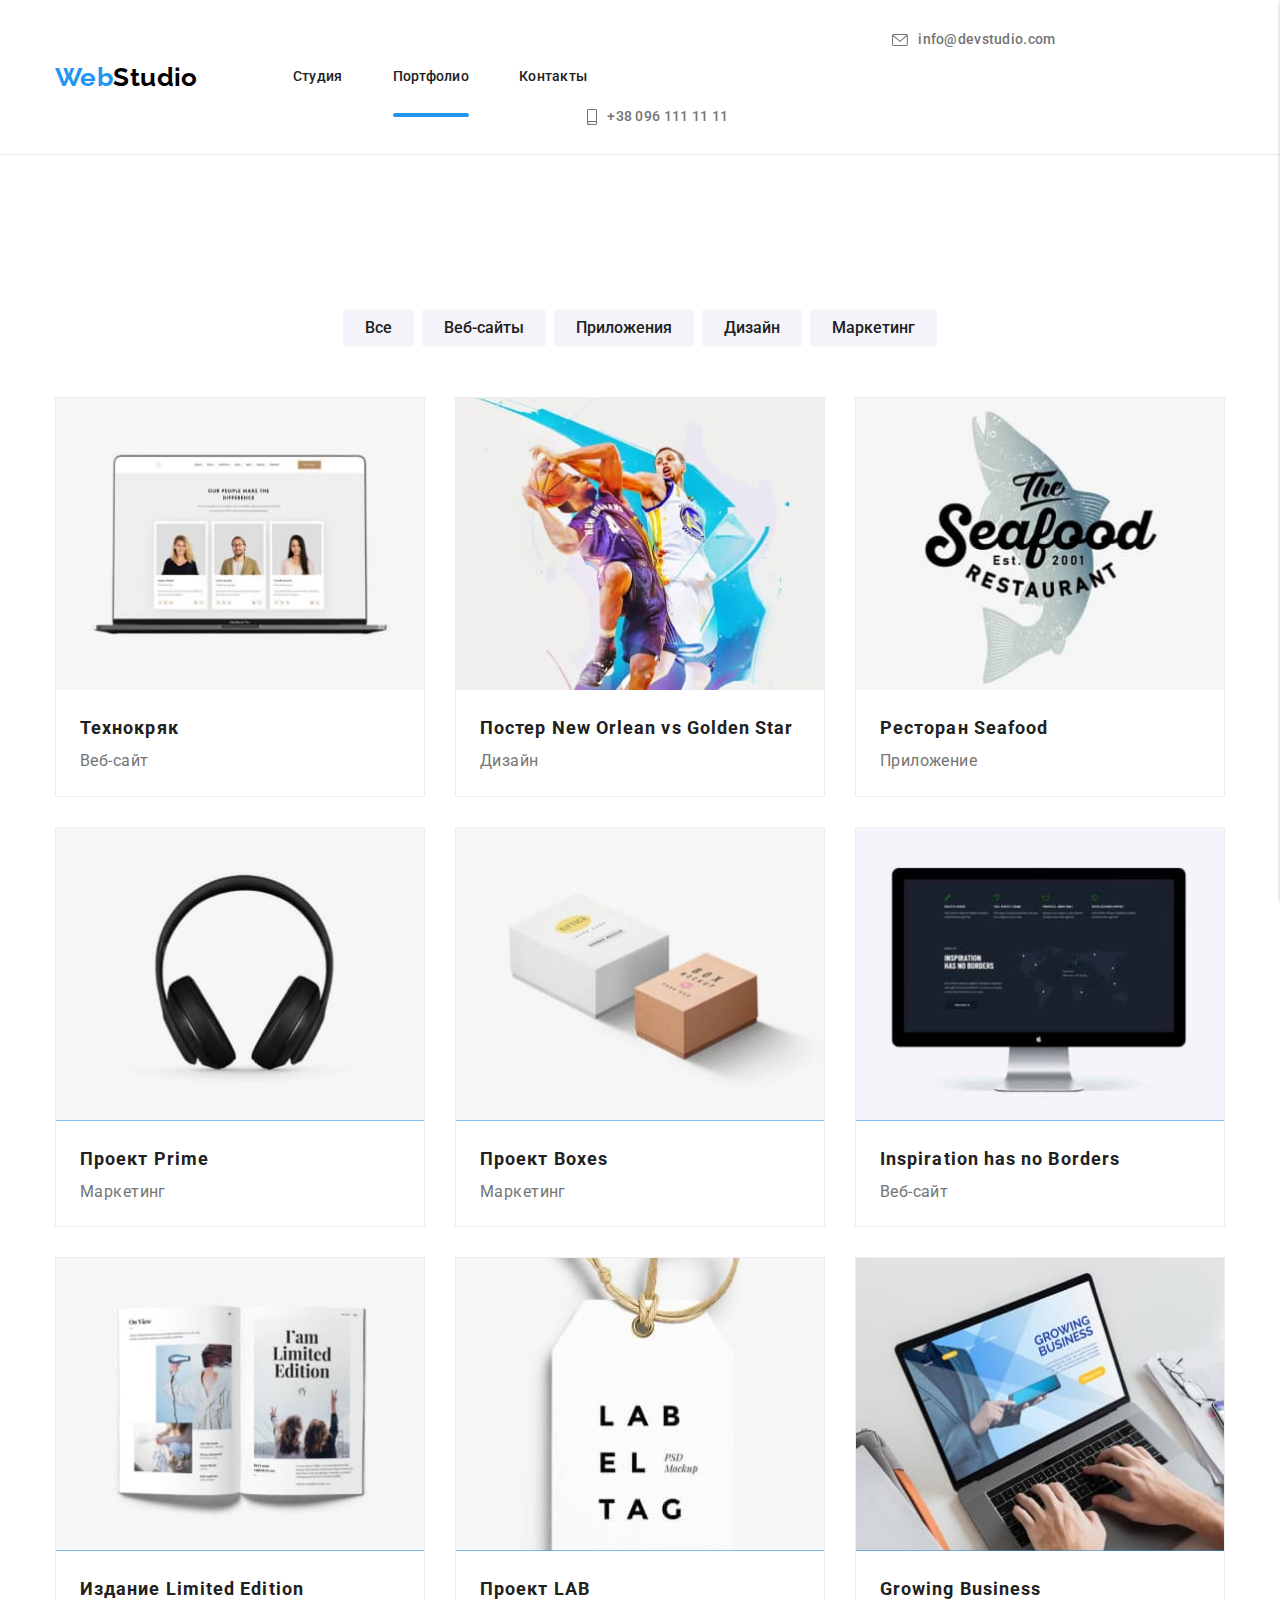
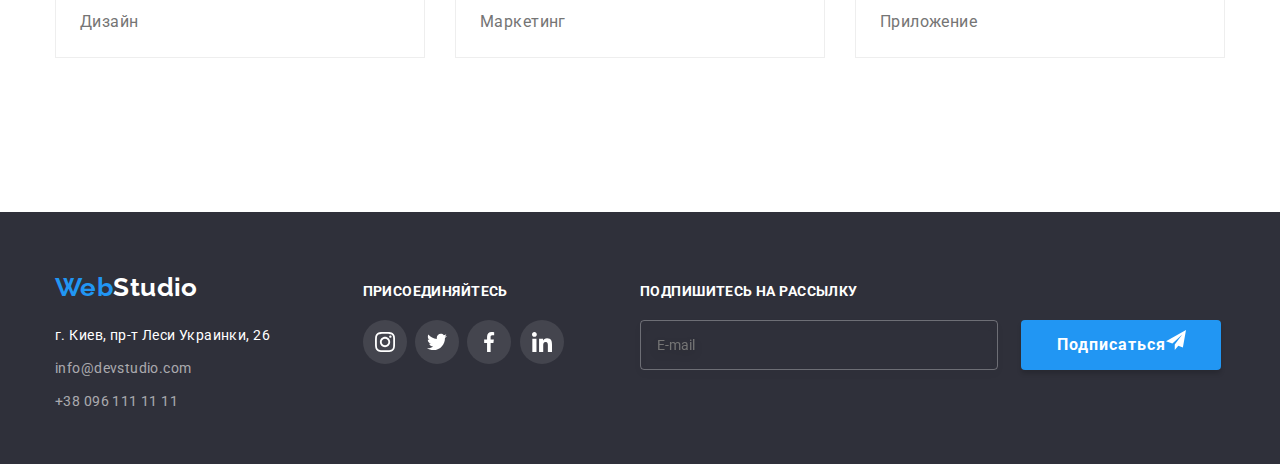
==== commit a89c3f26: "Finish 0" ====
--- a/portfolio.html
+++ b/portfolio.html
@@ -30,8 +30,8 @@
           <nav class="navigation">
               
             <ul class="list header-menu">
-              <li class="header-menu__item header-menu__text header--current"><a class="link header-menu__link" href="index.html">Студия</a></li>
-              <li class="header-menu__item header-menu__text"><a class="link header-menu__link" href="portfolio.html">Портфолио</a></li>
+              <li class="header-menu__item header-menu__text "><a class="link header-menu__link" href="index.html">Студия</a></li>
+              <li class="header-menu__item header-menu__text header--current"><a class="link header-menu__link" href="portfolio.html">Портфолио</a></li>
               <li class="header-menu__item header-menu__text"><a class="link header-menu__link" href="">Контакты</a></li>
             </ul>
   
@@ -417,7 +417,7 @@
         </div>
       </div>
     </footer>
-    
+
     <script src="./js/menu.js"></script>
 
   </body>
